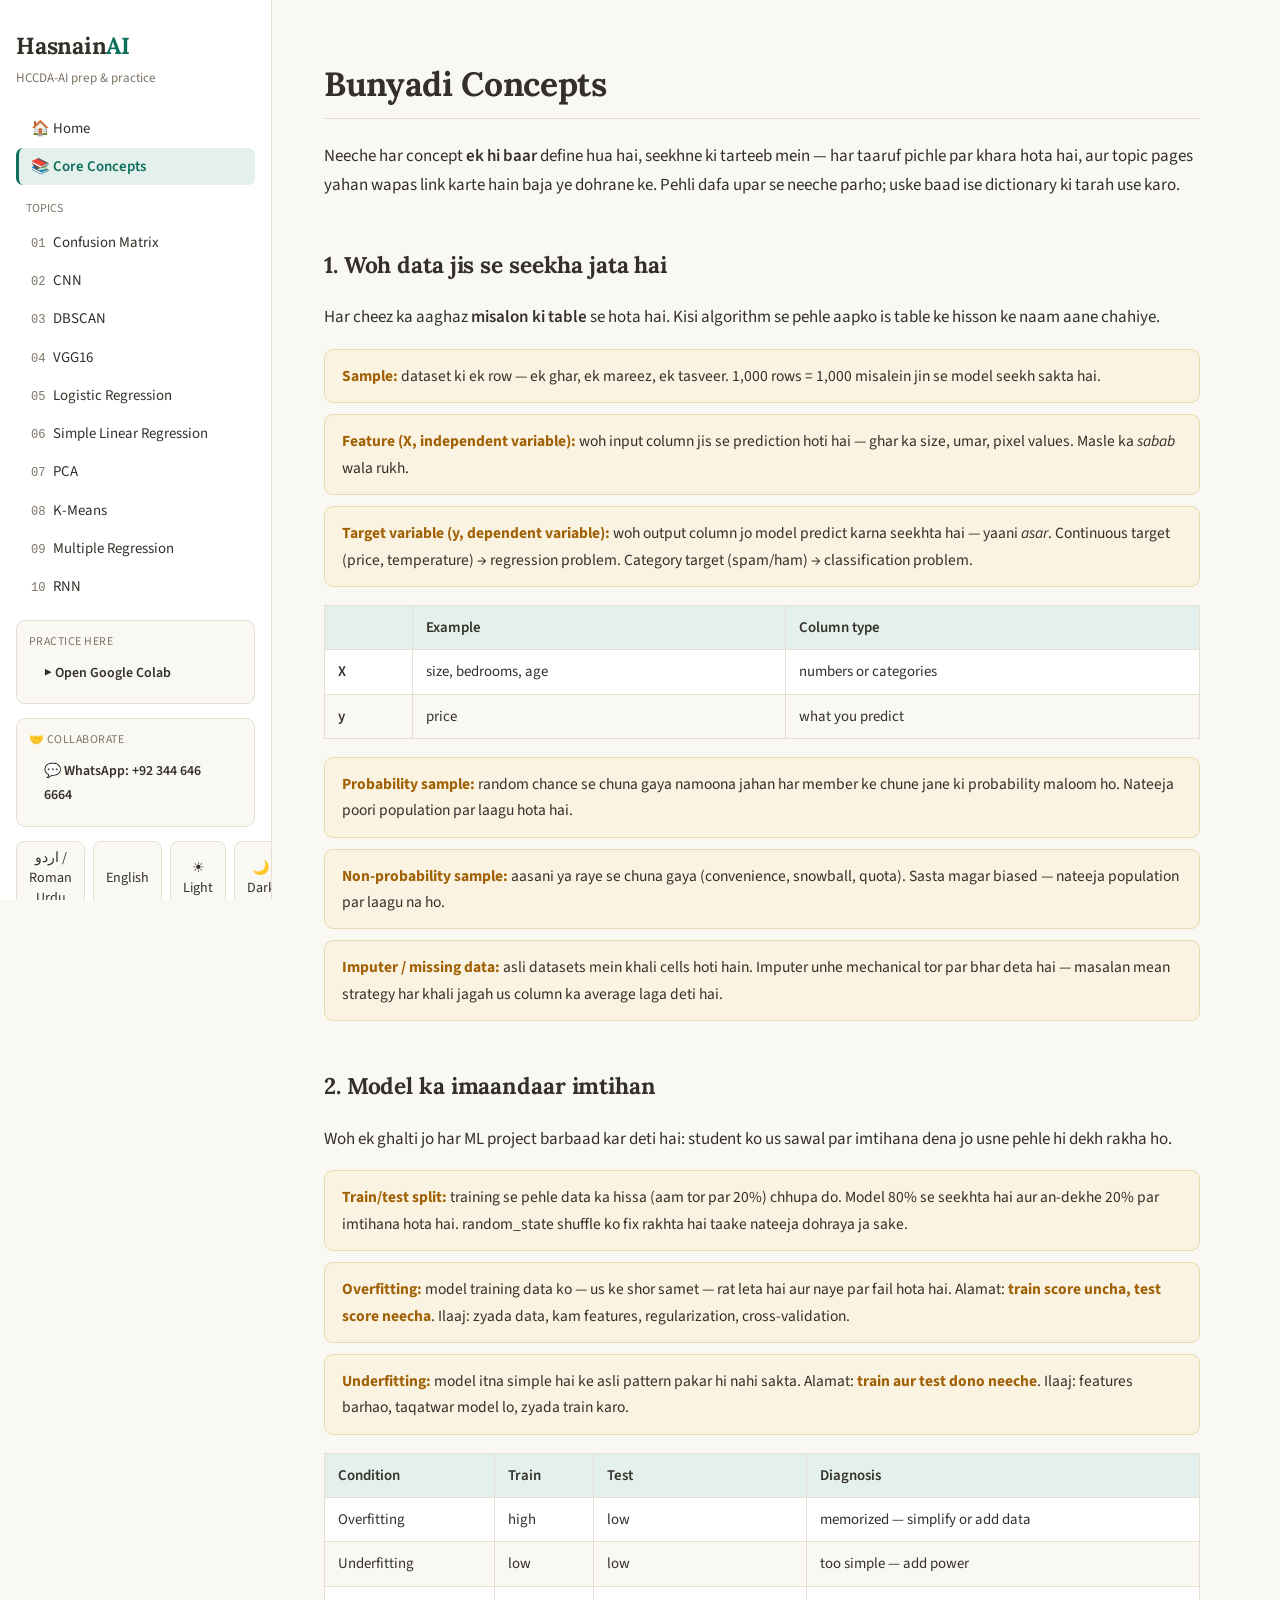
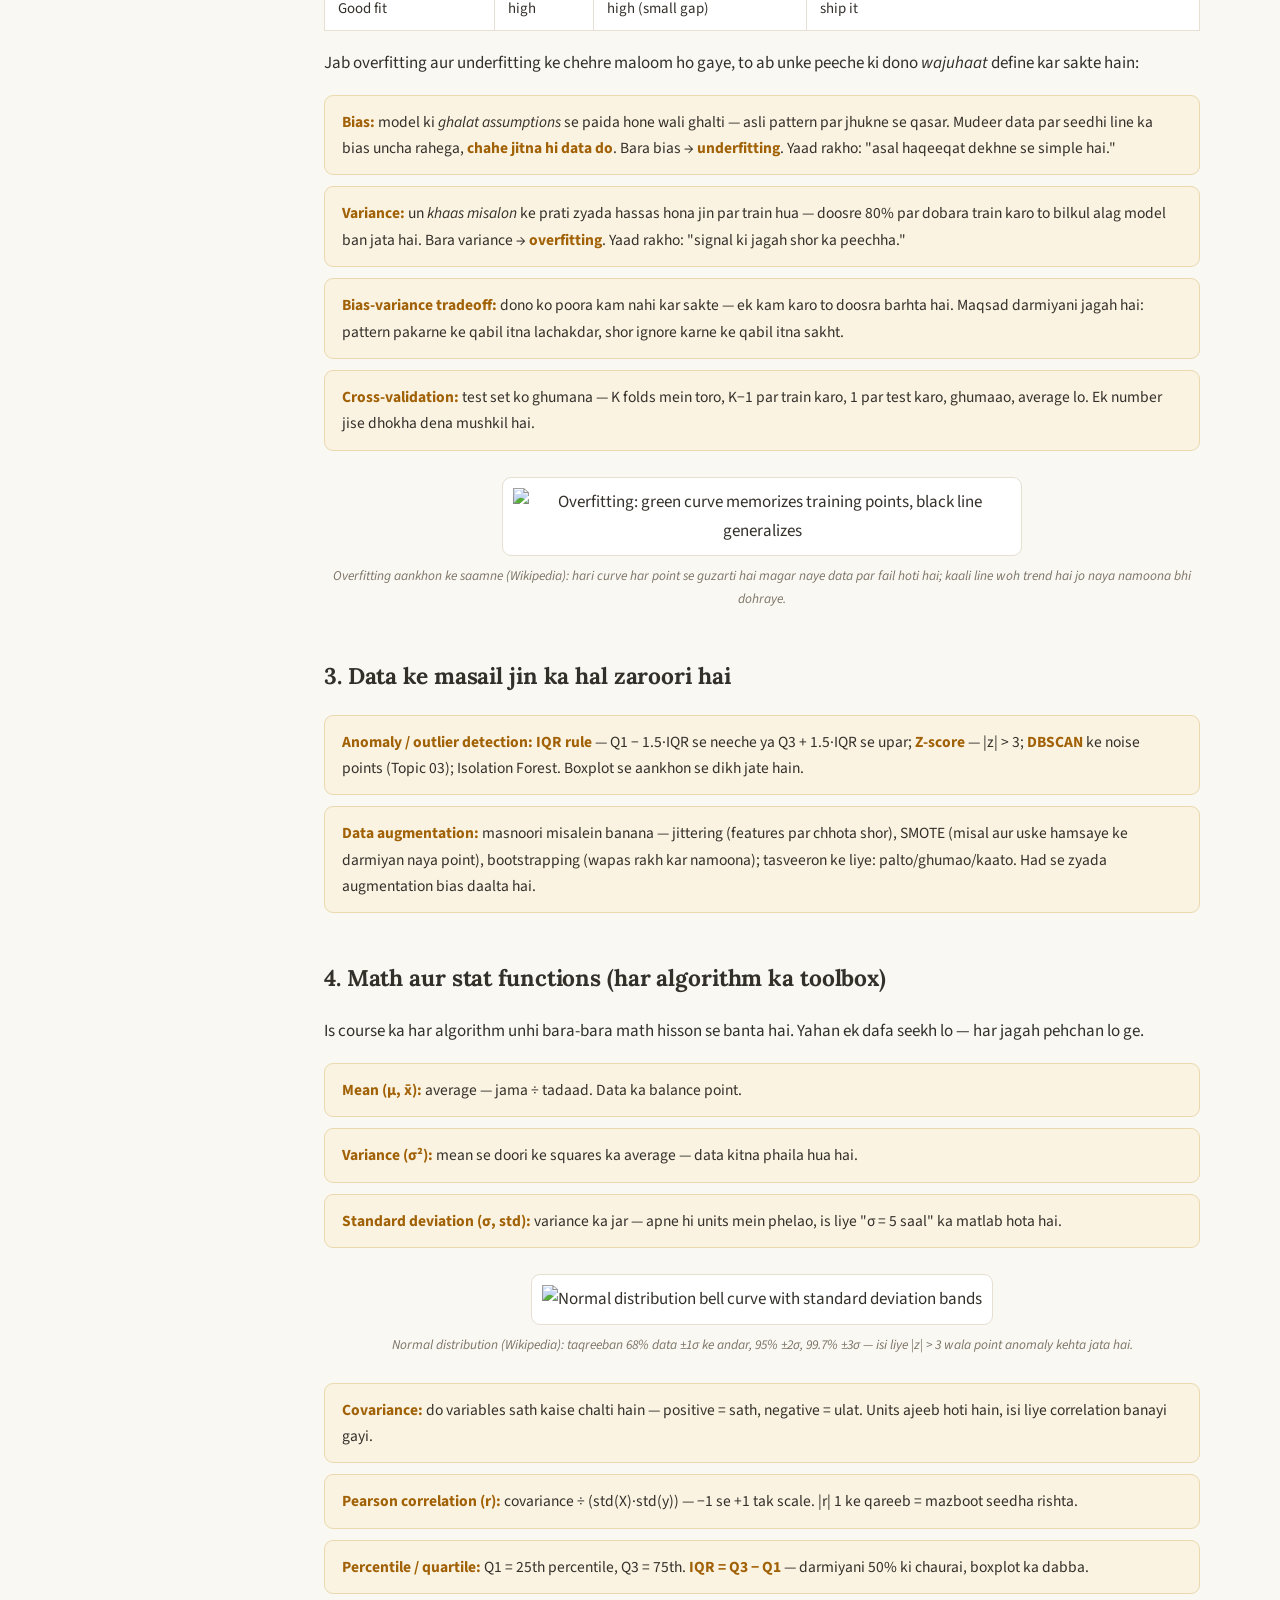
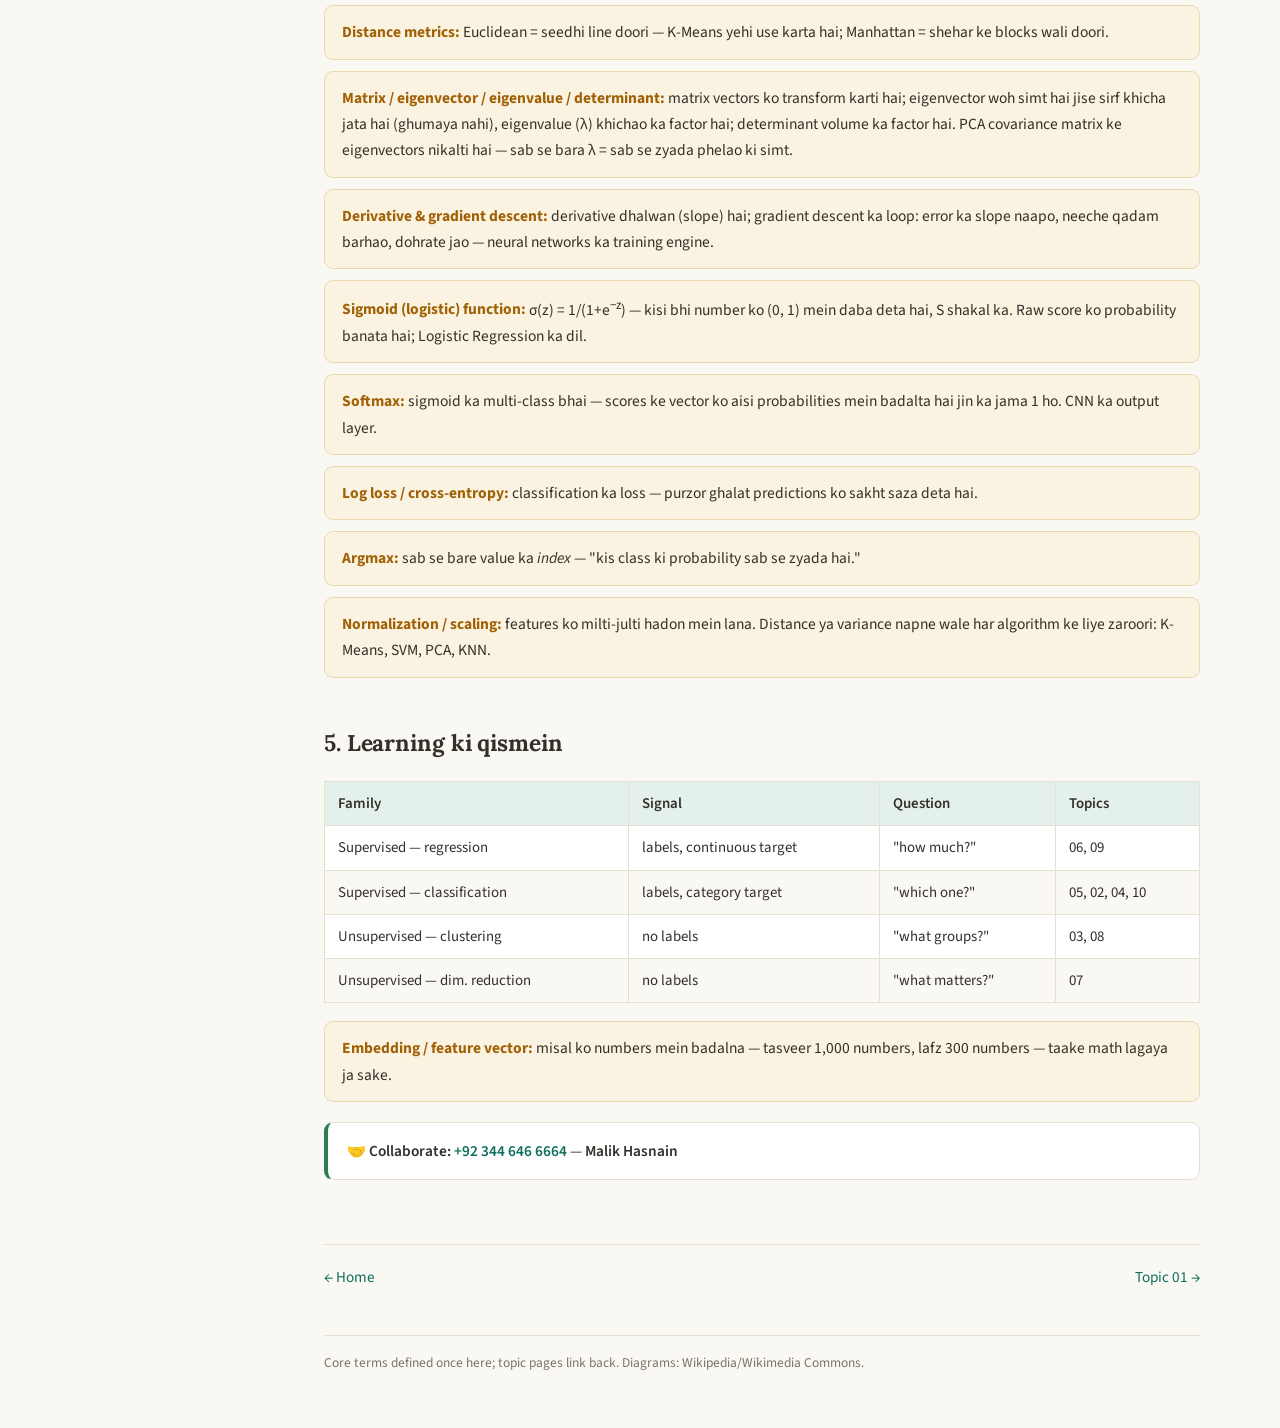
==== concepts.html @ 22d95ddb "Mobile drawer, dark/light theme (light default), Roman Urdu default + EN toggle, relative links (404" ====
<!DOCTYPE html>
<html lang="en">
<head>
<meta charset="UTF-8">
<meta name="viewport" content="width=device-width, initial-scale=1.0">
<title>Core Concepts — HasnainAI | ML Fundamentals for Huawei HCCDA-AI</title>
<meta name="description" content="Core ML concepts in learning order: features, target, overfitting, bias-variance tradeoff, augmentation, anomaly detection, eigenvalues, sigmoid — with diagrams and tables.">
<meta name="author" content="Malik Hasnain">
<link rel="stylesheet" href="assets/style.css">
</head>
<body>
  <div class="topbar">
    <button class="tb-btn tb-menu" aria-label="Menu">☰</button>
    <div class="tb-brand">Hasnain<span style="color:var(--accent)">AI</span></div>
    <button class="tb-btn" data-lang-btn="ru">UR</button>
    <button class="tb-btn" data-lang-btn="en">EN</button>
    <button class="tb-btn" data-theme-btn="light" aria-label="Light mode">☀</button>
    <button class="tb-btn" data-theme-btn="dark" aria-label="Dark mode">🌙</button>
  </div>
  <div class="backdrop"></div>
<div class="layout">
  <aside class="sidebar">
    <div class="brand">Hasnain<span>AI</span></div>
    <div class="tagline">HCCDA-AI prep &amp; practice</div>
    <nav>
      <a href="index.html">🏠 Home</a>
      <a href="concepts.html" class="active">📚 Core Concepts</a>
      <div style="color:var(--muted);font-size:.75rem;margin:14px 0 4px 10px;">TOPICS</div>
      <a href="topics/confusion-matrix.html"><span class="num">01</span>Confusion Matrix</a>
      <a href="topics/cnn.html"><span class="num">02</span>CNN</a>
      <a href="topics/dbscan.html"><span class="num">03</span>DBSCAN</a>
      <a href="topics/vgg16.html"><span class="num">04</span>VGG16</a>
      <a href="topics/logistic-regression.html"><span class="num">05</span>Logistic Regression</a>
      <a href="topics/simple-linear-regression.html"><span class="num">06</span>Simple Linear Regression</a>
      <a href="topics/pca.html"><span class="num">07</span>PCA</a>
      <a href="topics/kmeans.html"><span class="num">08</span>K-Means</a>
      <a href="topics/multiple-regression.html"><span class="num">09</span>Multiple Regression</a>
      <a href="topics/rnn.html"><span class="num">10</span>RNN</a>
      <div class="side-box">
        <div class="box-title">Practice here</div>
        <a href="https://colab.research.google.com" target="_blank" rel="noopener">▶ Open Google Colab</a>
      </div>
      <div class="side-box">
        <div class="box-title">🤝 Collaborate</div>
        <a href="https://wa.me/923446466664" target="_blank" rel="noopener">💬 WhatsApp: +92 344 646 6664</a>
      </div>
      <div class="toggle-row">
        <button class="tb-btn" data-lang-btn="ru">اردو / Roman Urdu</button>
        <button class="tb-btn" data-lang-btn="en">English</button>
        <button class="tb-btn" data-theme-btn="light">☀ Light</button>
        <button class="tb-btn" data-theme-btn="dark">🌙 Dark</button>
      </div>
    </nav>
  </aside>
  <main>
    <h1 class="en">Core Concepts</h1>
    <h1 class="ru">Bunyadi Concepts</h1>
    <p class="en">Each concept below is defined <b>once</b>, in learning order — every definition builds on the one before it, and the topic pages link back here instead of repeating. Read top to bottom the first time; afterwards use it as your dictionary.</p>
    <p class="ru">Neeche har concept <b>ek hi baar</b> define hua hai, seekhne ki tarteeb mein — har taaruf pichle par khara hota hai, aur topic pages yahan wapas link karte hain baja ye dohrane ke. Pehli dafa upar se neeche parho; uske baad ise dictionary ki tarah use karo.</p>

    <h2 class="en">1. The data you learn from</h2>
    <h2 class="ru">1. Woh data jis se seekha jata hai</h2>
    <p class="en">Everything starts with a <b>table of examples</b>. Before any algorithm, you must be able to name the parts of that table.</p>
    <p class="ru">Har cheez ka aaghaz <b>misalon ki table</b> se hota hai. Kisi algorithm se pehle aapko is table ke hisson ke naam aane chahiye.</p>
    <div class="term"><b>Sample:</b> <span class="en">one row of the dataset — one house, one patient, one image. 1,000 rows = 1,000 samples the model can learn from.</span><span class="ru">dataset ki ek row — ek ghar, ek mareez, ek tasveer. 1,000 rows = 1,000 misalein jin se model seekh sakta hai.</span></div>
    <div class="term"><b>Feature (X, independent variable):</b> <span class="en">an input column used to make a prediction — house size, age, pixel values. The <i>cause</i> side of the problem.</span><span class="ru">woh input column jis se prediction hoti hai — ghar ka size, umar, pixel values. Masle ka <i>sabab</i> wala rukh.</span></div>
    <div class="term"><b>Target variable (y, dependent variable):</b> <span class="en">the output column the model is trained to predict — the <i>effect</i>. Continuous target (price, temperature) → regression problem. Category target (spam/ham, cat/dog) → classification problem.</span><span class="ru">woh output column jo model predict karna seekhta hai — yaani <i>asar</i>. Continuous target (price, temperature) → regression problem. Category target (spam/ham) → classification problem.</span></div>
    <table>
      <tr><th></th><th>Example</th><th>Column type</th></tr>
      <tr><td><b>X</b></td><td>size, bedrooms, age</td><td>numbers or categories</td></tr>
      <tr><td><b>y</b></td><td>price</td><td>what you predict</td></tr>
    </table>
    <div class="term"><b>Probability sample:</b> <span class="en">chosen by random chance where every member has a known chance of being picked (simple random, stratified, systematic, cluster). Results generalize to the population.</span><span class="ru">random chance se chuna gaya namoona jahan har member ke chune jane ki probability maloom ho. Nateeja poori population par laagu hota hai.</span></div>
    <div class="term"><b>Non-probability sample:</b> <span class="en">chosen by convenience or judgment (convenience, snowball, quota). Cheaper, but biased — findings may not generalize.</span><span class="ru">aasani ya raye se chuna gaya (convenience, snowball, quota). Sasta magar biased — nateeja population par laagu na ho.</span></div>
    <div class="term"><b>Imputer / missing data:</b> <span class="en">real datasets have empty cells. An imputer fills them mechanically — e.g. <code>SimpleImputer(strategy='mean')</code> replaces each hole with that column's mean.</span><span class="ru">asli datasets mein khali cells hoti hain. Imputer unhe mechanical tor par bhar deta hai — masalan mean strategy har khali jagah us column ka average laga deti hai.</span></div>

    <h2 class="en">2. How a model is graded honestly</h2>
    <h2 class="ru">2. Model ka imaandaar imtihan</h2>
    <p class="en">The one mistake that ruins every ML project: grading a student on a question it has already seen.</p>
    <p class="ru">Woh ek ghalti jo har ML project barbaad kar deti hai: student ko us sawal par imtihana dena jo usne pehle hi dekh rakha ho.</p>
    <div class="term"><b>Train/test split:</b> <span class="en">hide part of the data (commonly 20%) before training. The model learns from the 80% and is graded on the unseen 20%. <code>random_state</code> freezes the shuffle so results are reproducible.</span><span class="ru">training se pehle data ka hissa (aam tor par 20%) chhupa do. Model 80% se seekhta hai aur an-dekhe 20% par imtihana hota hai. random_state shuffle ko fix rakhta hai taake nateeja dohraya ja sake.</span></div>
    <div class="term"><b>Overfitting:</b> <span class="en">the model memorizes the training data — including its noise — and fails on new data. Symptom: <b>train score high, test score low</b>. Fixes: more data, fewer features, regularization, cross-validation.</span><span class="ru">model training data ko — us ke shor samet — rat leta hai aur naye par fail hota hai. Alamat: <b>train score uncha, test score neecha</b>. Ilaaj: zyada data, kam features, regularization, cross-validation.</span></div>
    <div class="term"><b>Underfitting:</b> <span class="en">the model is too simple to capture the real pattern. Symptom: <b>both train and test scores low</b>. Fixes: add features, use a more powerful model, train longer.</span><span class="ru">model itna simple hai ke asli pattern pakar hi nahi sakta. Alamat: <b>train aur test dono neeche</b>. Ilaaj: features barhao, taqatwar model lo, zyada train karo.</span></div>
    <table>
      <tr><th>Condition</th><th>Train</th><th>Test</th><th>Diagnosis</th></tr>
      <tr><td>Overfitting</td><td>high</td><td>low</td><td>memorized — simplify or add data</td></tr>
      <tr><td>Underfitting</td><td>low</td><td>low</td><td>too simple — add power</td></tr>
      <tr><td>Good fit</td><td>high</td><td>high (small gap)</td><td>ship it</td></tr>
    </table>
    <p class="en">Now that overfitting and underfitting have faces, we can define the two <i>causes</i> behind them:</p>
    <p class="ru">Jab overfitting aur underfitting ke chehre maloom ho gaye, to ab unke peeche ki dono <i>wajuhaat</i> define kar sakte hain:</p>
    <div class="term"><b>Bias:</b> <span class="en">error from the model's <i>wrong assumptions</i> — too rigid to bend to the real pattern. A straight line on curved data has high bias <b>no matter how much data you give it</b>. High bias → <b>underfitting</b>. Think: "too simple to see the truth."</span><span class="ru">model ki <i>ghalat assumptions</i> se paida hone wali ghalti — asli pattern par jhukne se qasar. Mudeer data par seedhi line ka bias uncha rahega, <b>chahe jitna hi data do</b>. Bara bias → <b>underfitting</b>. Yaad rakho: "asal haqeeqat dekhne se simple hai."</span></div>
    <div class="term"><b>Variance:</b> <span class="en">error from being too sensitive to the <i>particular samples</i> trained on — retrain on a different 80% and you get a wildly different model. High variance → <b>overfitting</b>. Think: "chases noise instead of signal."</span><span class="ru">un <i>khaas misalon</i> ke prati zyada hassas hona jin par train hua — doosre 80% par dobara train karo to bilkul alag model ban jata hai. Bara variance → <b>overfitting</b>. Yaad rakho: "signal ki jagah shor ka peechha."</span></div>
    <div class="term"><b>Bias-variance tradeoff:</b> <span class="en">you cannot fully minimize both — decreasing one usually increases the other. The goal is the sweet spot: flexible enough to capture the pattern, rigid enough to ignore the noise.</span><span class="ru">dono ko poora kam nahi kar sakte — ek kam karo to doosra barhta hai. Maqsad darmiyani jagah hai: pattern pakarne ke qabil itna lachakdar, shor ignore karne ke qabil itna sakht.</span></div>
    <div class="term"><b>Cross-validation:</b> <span class="en">rotating the test set — split into K folds, train on K−1, test on 1, rotate, average. One number, far harder to fool.</span><span class="ru">test set ko ghumana — K folds mein toro, K−1 par train karo, 1 par test karo, ghumaao, average lo. Ek number jise dhokha dena mushkil hai.</span></div>
    <figure>
      <img src="https://upload.wikimedia.org/wikipedia/commons/6/68/Overfitted_Data.png" alt="Overfitting: green curve memorizes training points, black line generalizes" style="max-width:520px">
      <figcaption><span class="en">Overfitting made visible (Wikipedia): the green curve weaves through every point but fails on new data; the black line captures the reproducible trend.</span><span class="ru">Overfitting aankhon ke saamne (Wikipedia): hari curve har point se guzarti hai magar naye data par fail hoti hai; kaali line woh trend hai jo naya namoona bhi dohraye.</span></figcaption>
    </figure>

    <h2 class="en">3. Data problems you must handle</h2>
    <h2 class="ru">3. Data ke masail jin ka hal zaroori hai</h2>
    <div class="term"><b>Anomaly / outlier detection:</b> <span class="en"><b>IQR rule</b> — below Q1 − 1.5·IQR or above Q3 + 1.5·IQR; <b>Z-score</b> — |z| &gt; 3; <b>DBSCAN</b> noise points (Topic 03); Isolation Forest. A boxplot shows them visually.</span><span class="ru"><b>IQR rule</b> — Q1 − 1.5·IQR se neeche ya Q3 + 1.5·IQR se upar; <b>Z-score</b> — |z| &gt; 3; <b>DBSCAN</b> ke noise points (Topic 03); Isolation Forest. Boxplot se aankhon se dikh jate hain.</span></div>
    <div class="term"><b>Data augmentation:</b> <span class="en">creating synthetic examples — jittering (small noise on features), SMOTE (synthetic point between a sample and a neighbor), bootstrapping (sampling with replacement); images: flip/rotate/crop. Overdone augmentation adds bias.</span><span class="ru">masnoori misalein banana — jittering (features par chhota shor), SMOTE (misal aur uske hamsaye ke darmiyan naya point), bootstrapping (wapas rakh kar namoona); tasveeron ke liye: palto/ghumao/kaato. Had se zyada augmentation bias daalta hai.</span></div>

    <h2 class="en">4. Math &amp; stat functions (the toolbox every algorithm uses)</h2>
    <h2 class="ru">4. Math aur stat functions (har algorithm ka toolbox)</h2>
    <p class="en">Every algorithm in this course is built from the same dozen math parts. Learn them once here, recognize them everywhere.</p>
    <p class="ru">Is course ka har algorithm unhi bara-bara math hisson se banta hai. Yahan ek dafa seekh lo — har jagah pehchan lo ge.</p>
    <div class="term"><b>Mean (μ, x̄):</b> <span class="en">the average — sum ÷ count. The balance point of the data.</span><span class="ru">average — jama ÷ tadaad. Data ka balance point.</span></div>
    <div class="term"><b>Variance (σ²):</b> <span class="en">average of squared distances from the mean — how spread out the data is.</span><span class="ru">mean se doori ke squares ka average — data kitna phaila hua hai.</span></div>
    <div class="term"><b>Standard deviation (σ, std):</b> <span class="en">square root of variance — spread in the data's own units, so "σ = 5 years" means something.</span><span class="ru">variance ka jar — apne hi units mein phelao, is liye "σ = 5 saal" ka matlab hota hai.</span></div>
    <figure>
      <img src="https://upload.wikimedia.org/wikipedia/commons/f/fb/Normal_distribution_pdf.svg" alt="Normal distribution bell curve with standard deviation bands" style="max-width:520px">
      <figcaption><span class="en">The normal distribution (Wikipedia): ~68% of data within ±1σ, 95% within ±2σ, 99.7% within ±3σ — exactly why |z| &gt; 3 flags an anomaly.</span><span class="ru">Normal distribution (Wikipedia): taqreeban 68% data ±1σ ke andar, 95% ±2σ, 99.7% ±3σ — isi liye |z| &gt; 3 wala point anomaly kehta jata hai.</span></figcaption>
    </figure>
    <div class="term"><b>Covariance:</b> <span class="en">how two variables move together — positive = together, negative = opposite. Awkward units, which is why correlation exists.</span><span class="ru">do variables sath kaise chalti hain — positive = sath, negative = ulat. Units ajeeb hoti hain, isi liye correlation banayi gayi.</span></div>
    <div class="term"><b>Pearson correlation (r):</b> <span class="en">covariance ÷ (std(X)·std(y)) — scaled to −1…+1. |r| near 1 = strong straight-line relationship.</span><span class="ru">covariance ÷ (std(X)·std(y)) — −1 se +1 tak scale. |r| 1 ke qareeb = mazboot seedha rishta.</span></div>
    <div class="term"><b>Percentile / quartile:</b> <span class="en">Q1 = 25th percentile, Q3 = 75th. <b>IQR = Q3 − Q1</b> — the middle 50% width, the box in a boxplot.</span><span class="ru">Q1 = 25th percentile, Q3 = 75th. <b>IQR = Q3 − Q1</b> — darmiyani 50% ki chaurai, boxplot ka dabba.</span></div>
    <div class="term"><b>Distance metrics:</b> <span class="en">Euclidean = straight-line distance (√ of summed squared differences) — what K-Means uses; Manhattan = city-block distance.</span><span class="ru">Euclidean = seedhi line doori — K-Means yehi use karta hai; Manhattan = shehar ke blocks wali doori.</span></div>
    <div class="term"><b>Matrix / eigenvector / eigenvalue / determinant:</b> <span class="en">a matrix transforms vectors; an eigenvector is a direction it only stretches (not rotates), the eigenvalue (λ) is the stretch factor; the determinant is the volume-scaling factor. PCA finds the eigenvectors of the covariance matrix — biggest λ = direction of most spread.</span><span class="ru">matrix vectors ko transform karti hai; eigenvector woh simt hai jise sirf khicha jata hai (ghumaya nahi), eigenvalue (λ) khichao ka factor hai; determinant volume ka factor hai. PCA covariance matrix ke eigenvectors nikalti hai — sab se bara λ = sab se zyada phelao ki simt.</span></div>
    <div class="term"><b>Derivative &amp; gradient descent:</b> <span class="en">the derivative is the slope; gradient descent loops: measure the error's slope, step downhill, repeat — the training engine of neural networks.</span><span class="ru">derivative dhalwan (slope) hai; gradient descent ka loop: error ka slope naapo, neeche qadam barhao, dohrate jao — neural networks ka training engine.</span></div>
    <div class="term"><b>Sigmoid (logistic) function:</b> <span class="en">σ(z) = 1/(1+e<sup>−z</sup>) — squashes any number into (0, 1), S-shaped. Turns a raw score into a probability; the heart of Logistic Regression.</span><span class="ru">σ(z) = 1/(1+e<sup>−z</sup>) — kisi bhi number ko (0, 1) mein daba deta hai, S shakal ka. Raw score ko probability banata hai; Logistic Regression ka dil.</span></div>
    <div class="term"><b>Softmax:</b> <span class="en">sigmoid's multi-class sibling — converts a vector of scores into probabilities summing to 1. CNN output layer.</span><span class="ru">sigmoid ka multi-class bhai — scores ke vector ko aisi probabilities mein badalta hai jin ka jama 1 ho. CNN ka output layer.</span></div>
    <div class="term"><b>Log loss / cross-entropy:</b> <span class="en">the classification loss — brutally punishes confident wrong predictions.</span><span class="ru">classification ka loss — purzor ghalat predictions ko sakht saza deta hai.</span></div>
    <div class="term"><b>Argmax:</b> <span class="en">the <i>index</i> of the largest value — "which class has the top probability."</span><span class="ru">sab se bare value ka <i>index</i> — "kis class ki probability sab se zyada hai."</span></div>
    <div class="term"><b>Normalization / scaling:</b> <span class="en">squeezing features to comparable ranges. Critical for anything measuring distance or variance: K-Means, SVM, PCA, KNN.</span><span class="ru">features ko milti-julti hadon mein lana. Distance ya variance napne wale har algorithm ke liye zaroori: K-Means, SVM, PCA, KNN.</span></div>

    <h2 class="en">5. The learning families</h2>
    <h2 class="ru">5. Learning ki qismein</h2>
    <table>
      <tr><th>Family</th><th>Signal</th><th>Question</th><th>Topics</th></tr>
      <tr><td>Supervised — regression</td><td>labels, continuous target</td><td>"how much?"</td><td>06, 09</td></tr>
      <tr><td>Supervised — classification</td><td>labels, category target</td><td>"which one?"</td><td>05, 02, 04, 10</td></tr>
      <tr><td>Unsupervised — clustering</td><td>no labels</td><td>"what groups?"</td><td>03, 08</td></tr>
      <tr><td>Unsupervised — dim. reduction</td><td>no labels</td><td>"what matters?"</td><td>07</td></tr>
    </table>
    <div class="term"><b>Embedding / feature vector:</b> <span class="en">representing a sample as numbers — an image as 1,000 numbers, a word as 300 — so math can be applied.</span><span class="ru">misal ko numbers mein badalna — tasveer 1,000 numbers, lafz 300 numbers — taake math lagaya ja sake.</span></div>

    <div class="callout green">
      <b>🤝 Collaborate:</b> <a href="https://wa.me/923446466664" target="_blank" rel="noopener"><b>+92 344 646 6664</b></a> — <b>Malik Hasnain</b>
    </div>
    <div class="prevnext">
      <a href="index.html">← Home</a>
      <a href="topics/confusion-matrix.html">Topic 01 →</a>
    </div>
    <p class="footer-note">Core terms defined once here; topic pages link back. Diagrams: Wikipedia/Wikimedia Commons.</p>
  </main>
</div>
<script>
document.querySelectorAll('pre').forEach(p => {
  const b = document.createElement('button');
  b.className = 'copy-btn'; b.textContent = 'Copy';
  b.onclick = () => { navigator.clipboard.writeText(p.innerText); b.textContent = 'Copied!'; setTimeout(()=>b.textContent='Copy',1200); };
  p.appendChild(b);
});
</script>
<script src="assets/app.js"></script>
</body>
</html>
---- assets/style.css ----
@import url('https://fonts.googleapis.com/css2?family=Lora:wght@500;600;700&family=Source+Sans+3:wght@400;600;700&display=swap');

/* hasnainai — warm editorial light theme */
:root {
  --bg: #FAF8F3;            /* warm paper */
  --card: #FFFFFF;
  --border: #E6DFD2;
  --text: #33302A;          /* soft ink */
  --muted: #7C7466;
  --accent: #0E6E5C;        /* deep teal */
  --accent-soft: #E4F0EC;
  --amber: #A16207;         /* warm ochre for terms */
  --amber-soft: #FBF3E2;
  --green: #2F7D4F;
  --red: #B4433A;
  --ink-dark: #22252A;      /* code block bg */
  --mono: ui-monospace, SFMono-Regular, Menlo, Consolas, monospace;
  --serif: 'Lora', Georgia, 'Times New Roman', serif;
  --sans: 'Source Sans 3', -apple-system, 'Segoe UI', sans-serif;
}
* { box-sizing: border-box; }
html { scroll-behavior: smooth; }
body {
  margin: 0; background: var(--bg); color: var(--text);
  font-family: var(--sans);
  font-size: 17px;
  line-height: 1.7;
}
a { color: var(--accent); text-decoration: none; }
a:hover { text-decoration: underline; text-decoration-color: #0E6E5C55; text-underline-offset: 3px; }

.layout { display: flex; min-height: 100vh; }
.sidebar {
  width: 272px; flex-shrink: 0; background: var(--card);
  border-right: 1px solid var(--border); padding: 26px 16px; position: sticky; top: 0;
  height: 100vh; overflow-y: auto;
}
.sidebar .brand { font-family: var(--serif); font-weight: 700; font-size: 1.45rem; color: var(--text); letter-spacing: -0.01em; }
.sidebar .brand span { color: var(--accent); }
.sidebar .tagline { color: var(--muted); font-size: .82rem; margin: 2px 0 20px; }
.sidebar nav a {
  display: block; padding: 6px 12px; border-radius: 7px; color: var(--text);
  font-size: .93rem; margin-bottom: 1px; border-left: 3px solid transparent;
}
.sidebar nav a:hover { background: var(--bg); text-decoration: none; }
.sidebar nav a.active { background: var(--accent-soft); color: var(--accent); border-left: 3px solid var(--accent); font-weight: 600; }
.sidebar nav .num { color: var(--muted); font-size: .76rem; margin-right: 7px; font-family: var(--mono); }
.sidebar .side-box {
  margin-top: 14px; padding: 11px 12px; border: 1px solid var(--border);
  border-radius: 9px; background: var(--bg);
}
.sidebar .side-box .box-title { font-size: .74rem; letter-spacing: .04em; text-transform: uppercase; color: var(--muted); }
.sidebar .side-box a { display: block; margin-top: 4px; font-size: .87rem; font-weight: 600; }

main { flex: 1; padding: 40px 52px; max-width: 980px; }
h1 {
  font-family: var(--serif); font-size: 2.1rem; font-weight: 700; line-height: 1.25;
  letter-spacing: -0.01em; border-bottom: 1px solid var(--border); padding-bottom: 14px;
}
h2 { font-family: var(--serif); font-size: 1.42rem; margin-top: 46px; color: var(--text); letter-spacing: -0.005em; }
h3 { font-family: var(--sans); font-size: 1.08rem; font-weight: 700; margin-top: 28px; }
p, li { color: var(--text); }
strong, b { font-weight: 600; }

.meta { display: flex; gap: 8px; flex-wrap: wrap; margin: 16px 0 28px; }
.meta .chip {
  background: var(--accent-soft); color: var(--accent); border: 1px solid #0E6E5C22;
  border-radius: 999px; padding: 3px 13px; font-size: .8rem; font-weight: 600;
}

.callout {
  background: var(--card); border: 1px solid var(--border); border-left: 4px solid var(--accent);
  border-radius: 9px; padding: 15px 19px; margin: 20px 0; font-size: .96rem;
}
.callout.green { border-left-color: var(--green); }
.callout.yellow { border-left-color: var(--amber); background: var(--amber-soft); }
.callout.red { border-left-color: var(--red); }

.formula {
  background: var(--card); border: 1px solid var(--border); border-radius: 9px;
  padding: 14px 20px; margin: 16px 0; font-family: var(--mono); font-size: 1rem;
  color: #174A3F; overflow-x: auto; text-align: center;
}
.formula .note { font-family: var(--sans); color: var(--muted); font-size: .87rem; margin-top: 7px; }

pre {
  position: relative; background: var(--ink-dark); border: 1px solid #2E333B;
  border-radius: 10px; padding: 18px; overflow-x: auto; font-size: .86rem; line-height: 1.6;
  box-shadow: 0 1px 3px rgba(40,35,25,.08);
}
pre code { font-family: var(--mono); color: #E8E6E0; }
.copy-btn {
  position: absolute; top: 9px; right: 9px; background: #303740; color: #B9BFC8;
  border: 1px solid #3D444E; border-radius: 6px; padding: 3px 11px; font-size: .73rem;
  cursor: pointer; font-family: var(--sans);
}
.copy-btn:hover { color: #fff; background: #3A424C; }
.block-label { font-size: .8rem; font-weight: 700; color: var(--green); margin: 30px 0 6px; font-family: var(--mono); letter-spacing: .02em; }

figure { margin: 26px 0; text-align: center; }
figure img { max-width: 100%; border-radius: 9px; background: #fff; padding: 10px; border: 1px solid var(--border); }
figcaption { font-size: .84rem; color: var(--muted); margin-top: 9px; font-style: italic; }

table { border-collapse: collapse; width: 100%; margin: 18px 0; font-size: .93rem; }
th, td { border: 1px solid var(--border); padding: 9px 13px; text-align: left; }
th { background: var(--accent-soft); color: var(--text); font-weight: 600; }
tbody tr:nth-child(even) { background: #FFFFFF; }
tbody tr:nth-child(odd) { background: var(--bg); }

.term {
  background: var(--amber-soft); border: 1px solid #EAD9AE; border-radius: 9px;
  padding: 13px 17px; margin: 11px 0; font-size: .97rem;
}
.term b { color: var(--amber); font-weight: 700; }

.qa { border: 1px solid var(--border); border-radius: 9px; margin: 11px 0; overflow: hidden; background: var(--card); }
.qa .q { background: var(--bg); padding: 11px 17px; font-weight: 700; font-size: .96rem; }
.qa .a { padding: 11px 17px; border-top: 1px solid var(--border); font-size: .95rem; }

.grid { display: grid; grid-template-columns: repeat(auto-fill, minmax(262px, 1fr)); gap: 15px; margin: 22px 0; }
.card {
  background: var(--card); border: 1px solid var(--border); border-radius: 11px; padding: 20px;
  transition: border-color .15s, box-shadow .15s;
}
.card:hover { border-color: var(--accent); box-shadow: 0 3px 10px rgba(20,40,35,.07); text-decoration: none; }
.card .card-num { color: var(--accent); font-family: var(--mono); font-size: .78rem; font-weight: 700; }
.card h3 { margin: 6px 0; font-family: var(--serif); font-size: 1.08rem; }
.card p { color: var(--muted); font-size: .89rem; margin: 0; }

.prevnext { display: flex; justify-content: space-between; margin-top: 64px; border-top: 1px solid var(--border); padding-top: 20px; font-size: .95rem; }
.footer-note { color: var(--muted); font-size: .84rem; margin-top: 44px; border-top: 1px solid var(--border); padding-top: 16px; }

/* ===== Theme (dark) + toggles + mobile drawer ===== */
html[data-theme="dark"] {
  --bg: #1C1B18; --card: #26241F; --border: #3A362E;
  --text: #E9E4D8; --muted: #A39B8B;
  --accent: #4DBFA8; --accent-soft: #1F3A33;
  --amber: #D9A94A; --amber-soft: #332C1D;
  --ink-dark: #14161A;
}
html[data-theme="dark"] tbody tr:nth-child(odd) { background: #221F1A; }
html[data-theme="dark"] tbody tr:nth-child(even) { background: #26241F; }

.topbar {
  display: none; position: fixed; top: 0; left: 0; right: 0; z-index: 60;
  background: var(--card); border-bottom: 1px solid var(--border);
  padding: 10px 14px; align-items: center; gap: 10px;
}
.topbar .tb-brand { font-family: var(--serif); font-weight: 700; font-size: 1.05rem; flex: 1; }
.tb-btn {
  background: var(--bg); border: 1px solid var(--border); color: var(--text);
  border-radius: 8px; padding: 6px 12px; font-size: .88rem; cursor: pointer; font-family: var(--sans);
}
.tb-btn:active { background: var(--accent-soft); }

.toggle-row { display: flex; gap: 8px; margin-top: 14px; }
.toggle-row .tb-btn { flex: 1; text-align: center; }

.backdrop { display: none; position: fixed; inset: 0; background: rgba(20,17,10,.45); z-index: 55; }

@media (max-width: 900px) {
  .topbar { display: flex; }
  body { padding-top: 47px; }
  .layout { flex-direction: column; }
  .sidebar {
    position: fixed; left: 0; top: 0; bottom: 0; width: 288px; height: 100vh;
    transform: translateX(-105%); transition: transform .22s ease; z-index: 70;
    box-shadow: 4px 0 24px rgba(0,0,0,.18); padding-top: 22px;
  }
  .sidebar.open { transform: translateX(0); }
  .backdrop.show { display: block; }
  main { padding: 18px; max-width: 100%; }
  h1 { font-size: 1.6rem; }
  h2 { font-size: 1.25rem; margin-top: 34px; }
  body { font-size: 16px; }
  pre { font-size: .8rem; padding: 14px; }
  table { font-size: .85rem; display: block; overflow-x: auto; }
  .grid { grid-template-columns: 1fr; }
}
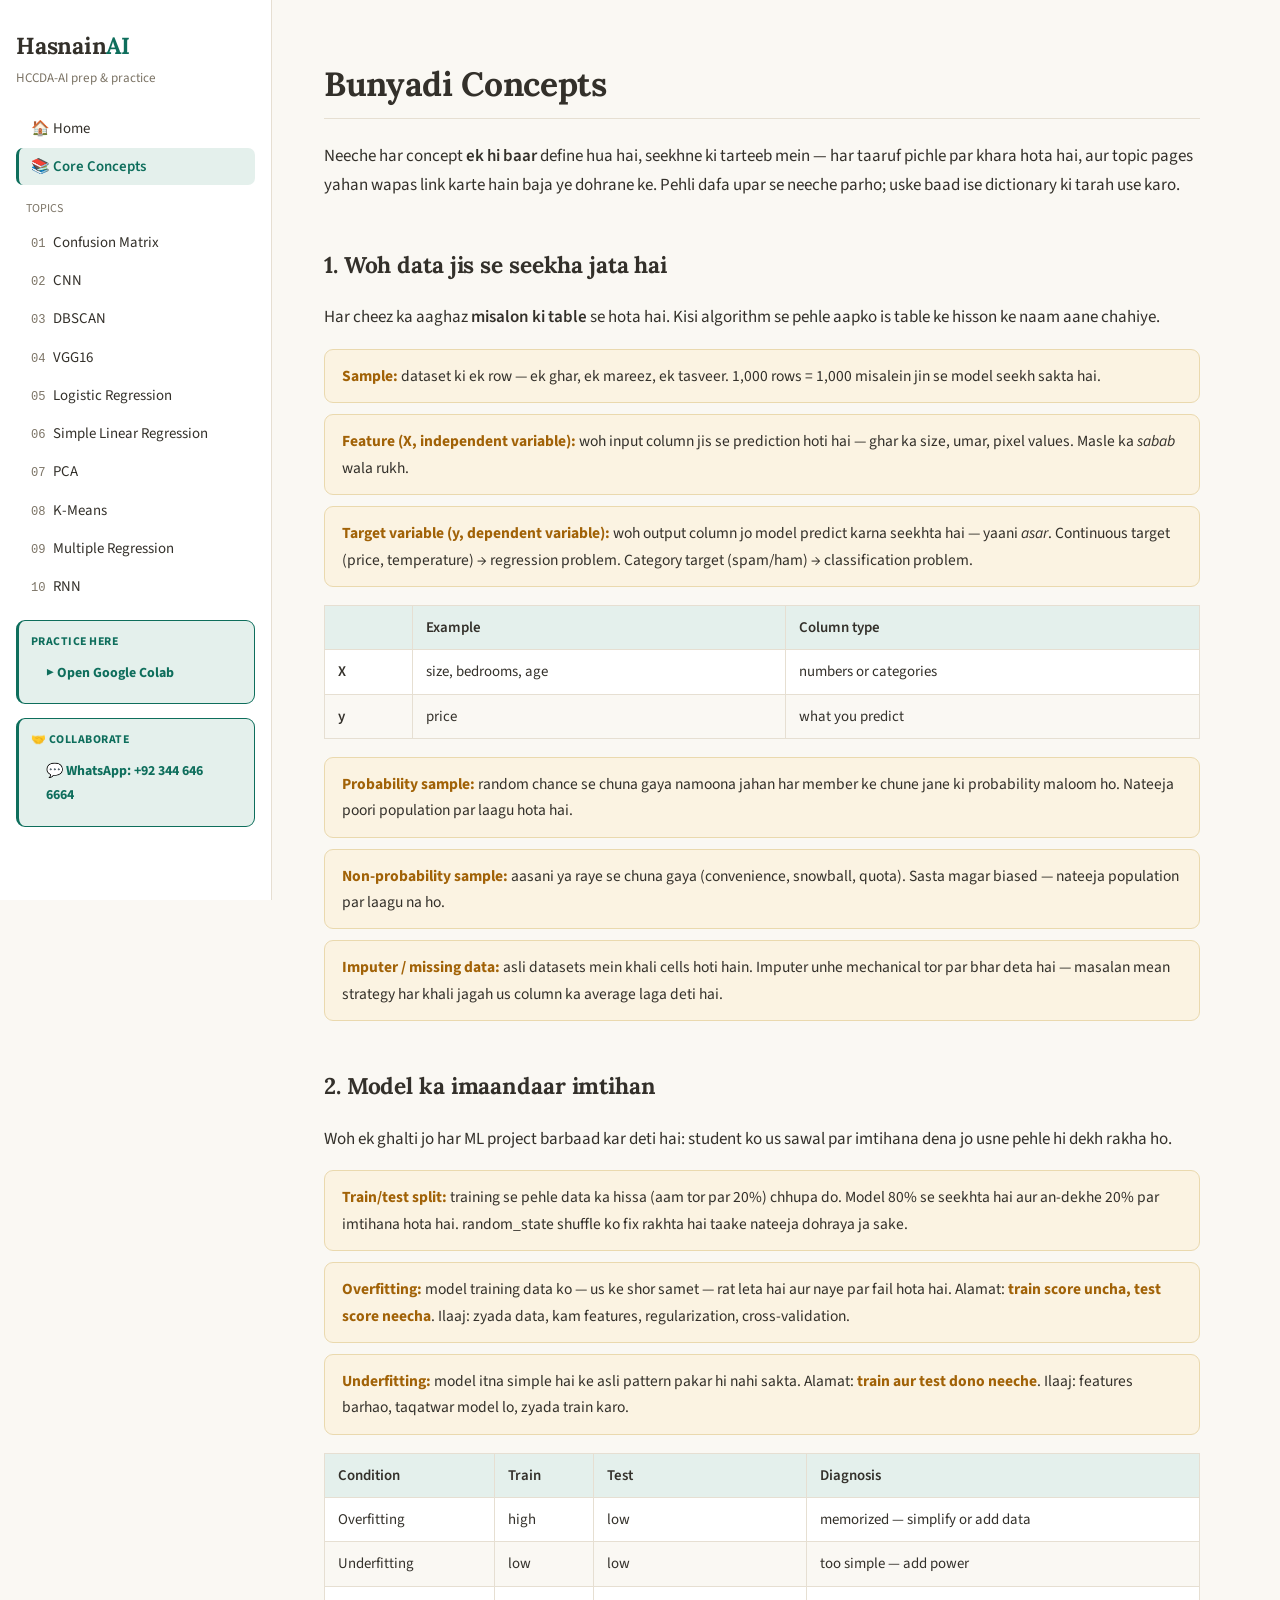
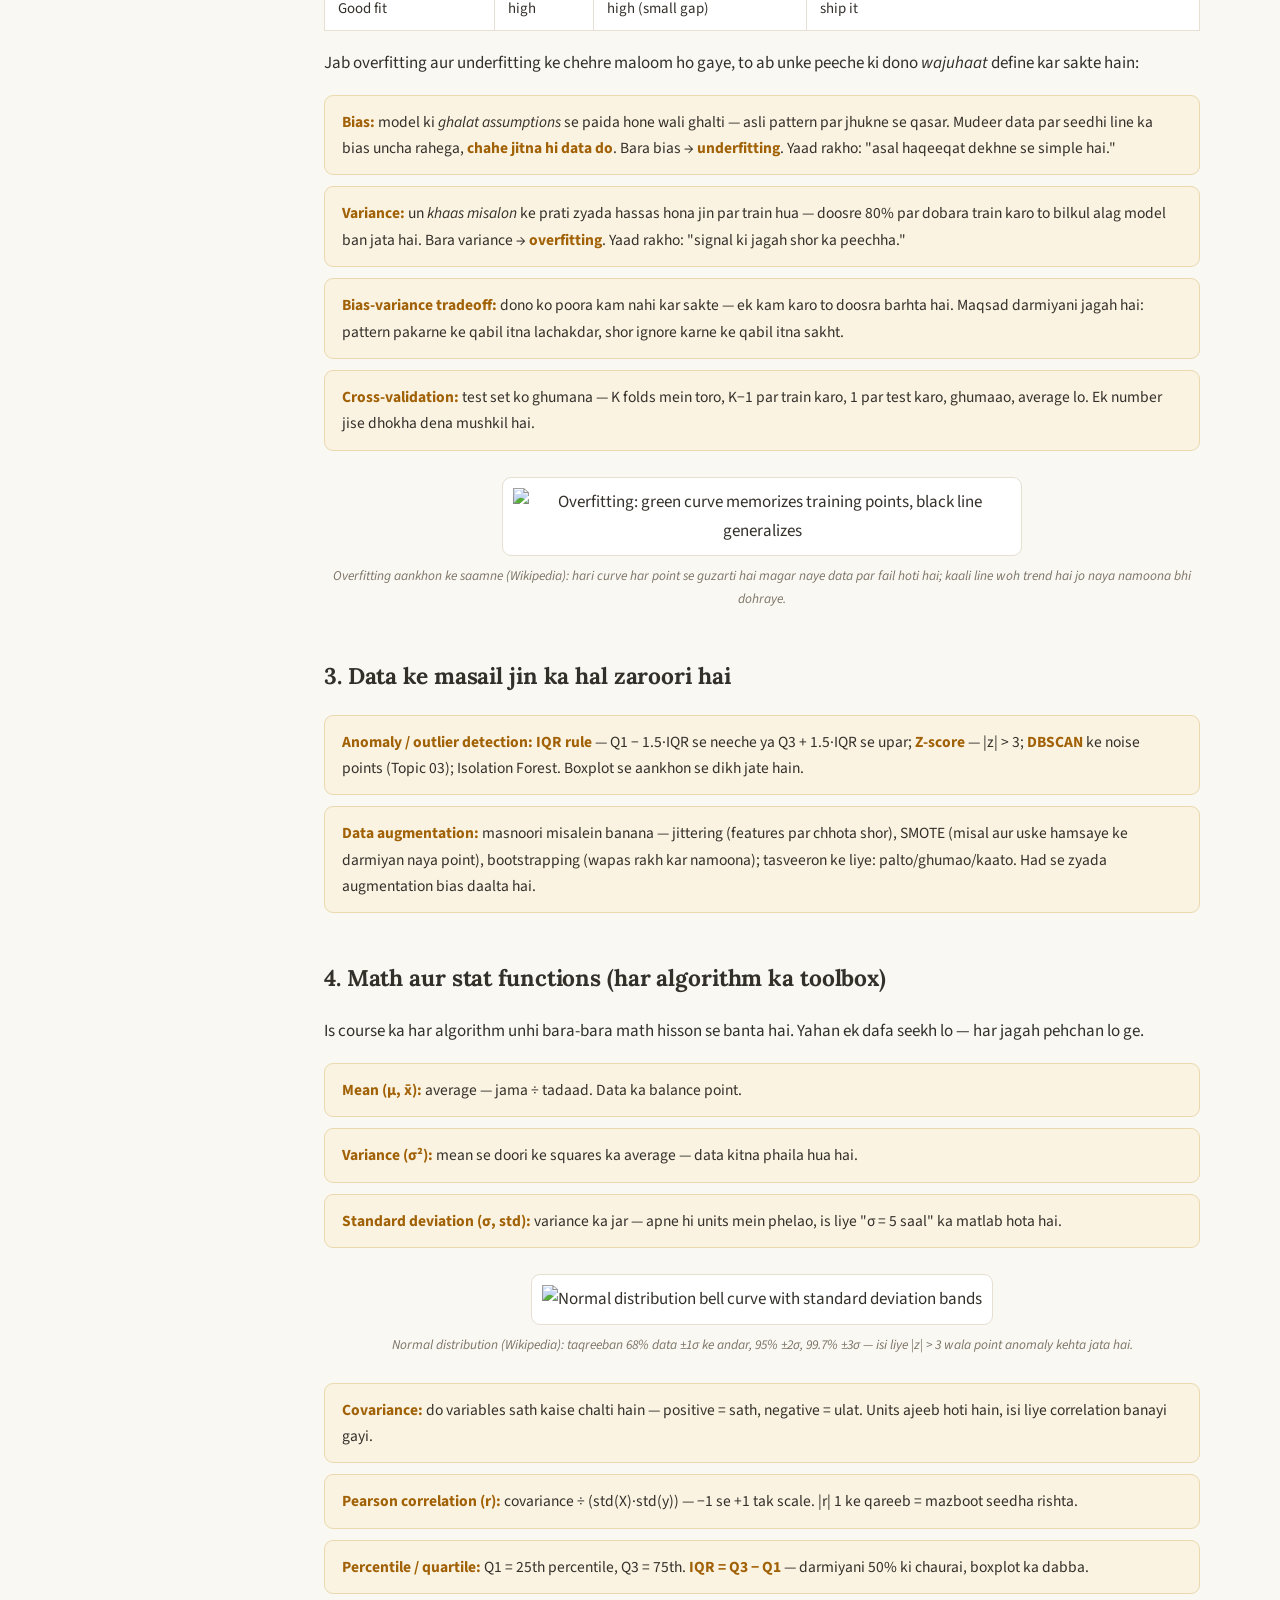
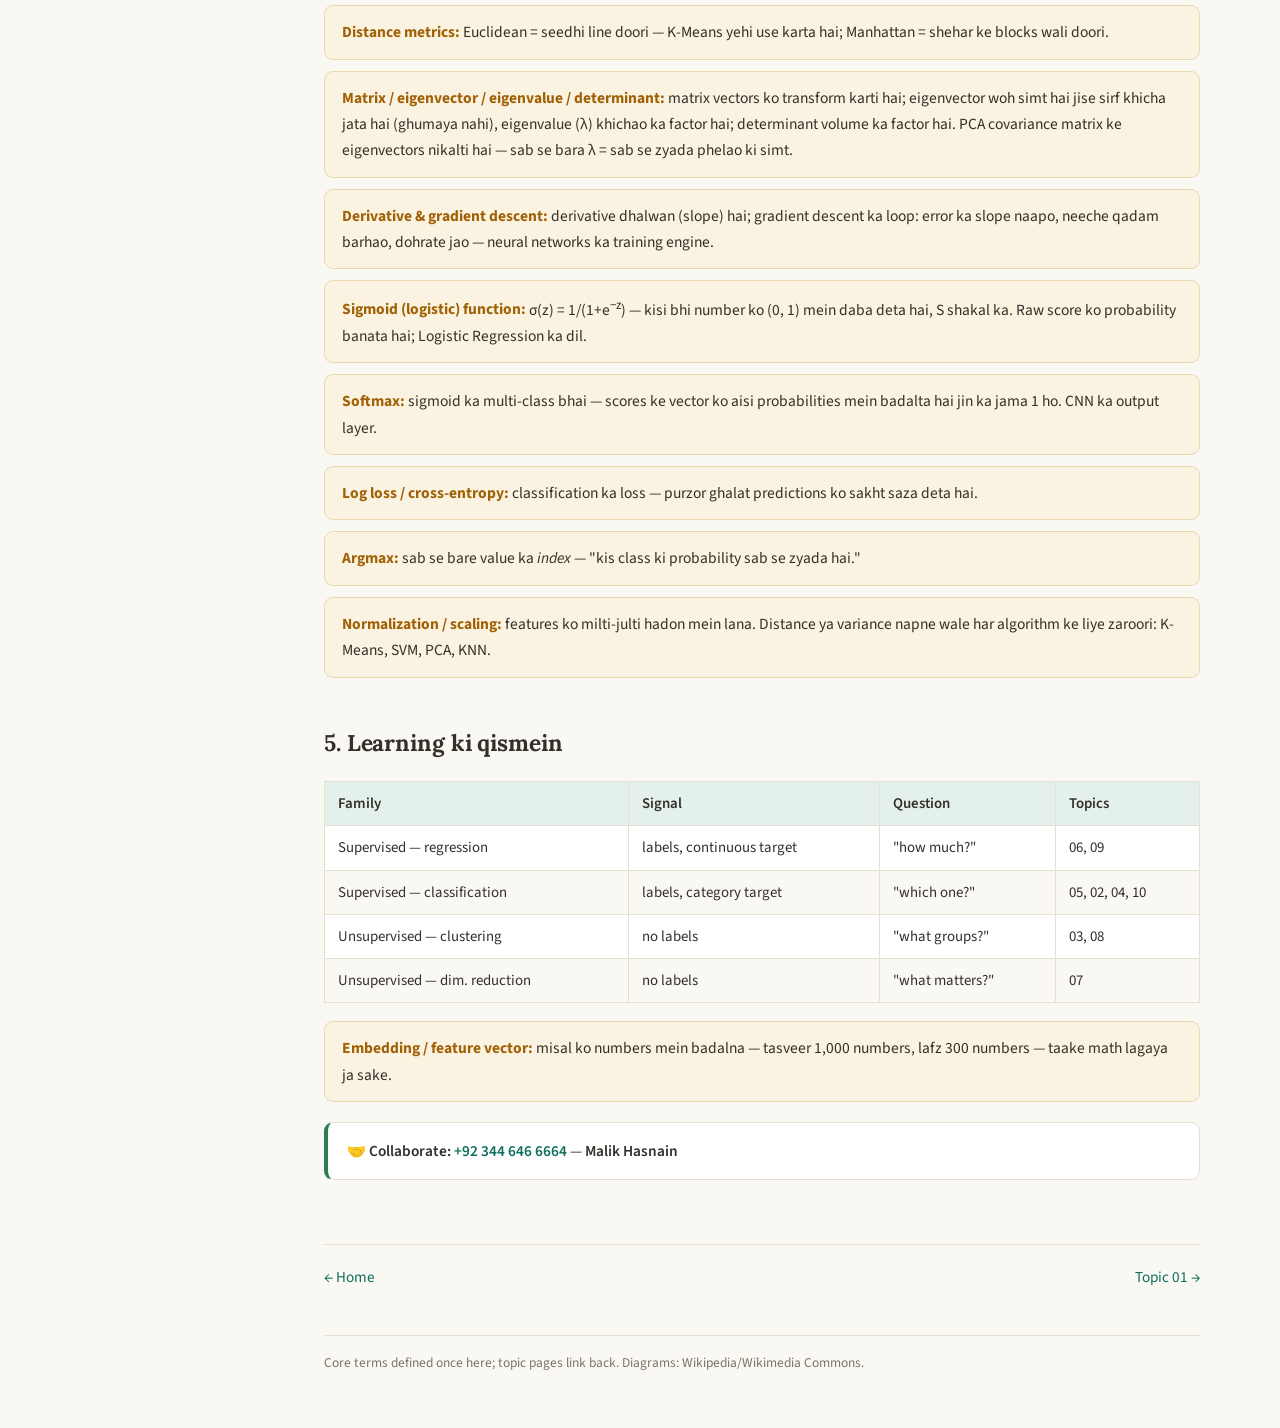
==== commit 84734ae1: "UI fixes: [hidden] beats display (prevnext lang bug), side-box contrast, UR/ENG labels, remove sideb" ====
--- a/concepts.html
+++ b/concepts.html
@@ -13,7 +13,7 @@
     <button class="tb-btn tb-menu" aria-label="Menu">☰</button>
     <div class="tb-brand">Hasnain<span style="color:var(--accent)">AI</span></div>
     <button class="tb-btn" data-lang-btn="ru">UR</button>
-    <button class="tb-btn" data-lang-btn="en">EN</button>
+    <button class="tb-btn" data-lang-btn="en">ENG</button>
     <button class="tb-btn" data-theme-btn="light" aria-label="Light mode">☀</button>
     <button class="tb-btn" data-theme-btn="dark" aria-label="Dark mode">🌙</button>
   </div>
@@ -43,12 +43,6 @@
       <div class="side-box">
         <div class="box-title">🤝 Collaborate</div>
         <a href="https://wa.me/923446466664" target="_blank" rel="noopener">💬 WhatsApp: +92 344 646 6664</a>
-      </div>
-      <div class="toggle-row">
-        <button class="tb-btn" data-lang-btn="ru">اردو / Roman Urdu</button>
-        <button class="tb-btn" data-lang-btn="en">English</button>
-        <button class="tb-btn" data-theme-btn="light">☀ Light</button>
-        <button class="tb-btn" data-theme-btn="dark">🌙 Dark</button>
       </div>
     </nav>
   </aside>
--- a/assets/style.css
+++ b/assets/style.css
@@ -19,7 +19,10 @@
   --sans: 'Source Sans 3', -apple-system, 'Segoe UI', sans-serif;
 }
 * { box-sizing: border-box; }
+[hidden] { display: none !important; }  /* language toggle must beat any display rule */
 html { scroll-behavior: smooth; }
+main > *, .term, .qa, .callout { transition: opacity .18s ease, transform .18s ease; }
+.lang-fading main > * { opacity: 0; transform: translateY(4px); }
 body {
   margin: 0; background: var(--bg); color: var(--text);
   font-family: var(--sans);
@@ -46,11 +49,12 @@
 .sidebar nav a.active { background: var(--accent-soft); color: var(--accent); border-left: 3px solid var(--accent); font-weight: 600; }
 .sidebar nav .num { color: var(--muted); font-size: .76rem; margin-right: 7px; font-family: var(--mono); }
 .sidebar .side-box {
-  margin-top: 14px; padding: 11px 12px; border: 1px solid var(--border);
-  border-radius: 9px; background: var(--bg);
+  margin-top: 14px; padding: 11px 12px; border: 1px solid var(--accent);
+  border-left-width: 3px;
+  border-radius: 9px; background: var(--accent-soft);
 }
-.sidebar .side-box .box-title { font-size: .74rem; letter-spacing: .04em; text-transform: uppercase; color: var(--muted); }
-.sidebar .side-box a { display: block; margin-top: 4px; font-size: .87rem; font-weight: 600; }
+.sidebar .side-box .box-title { font-size: .74rem; letter-spacing: .04em; text-transform: uppercase; color: var(--accent); font-weight: 700; }
+.sidebar .side-box a { display: block; margin-top: 4px; font-size: .87rem; font-weight: 700; color: var(--accent); }
 
 main { flex: 1; padding: 40px 52px; max-width: 980px; }
 h1 {
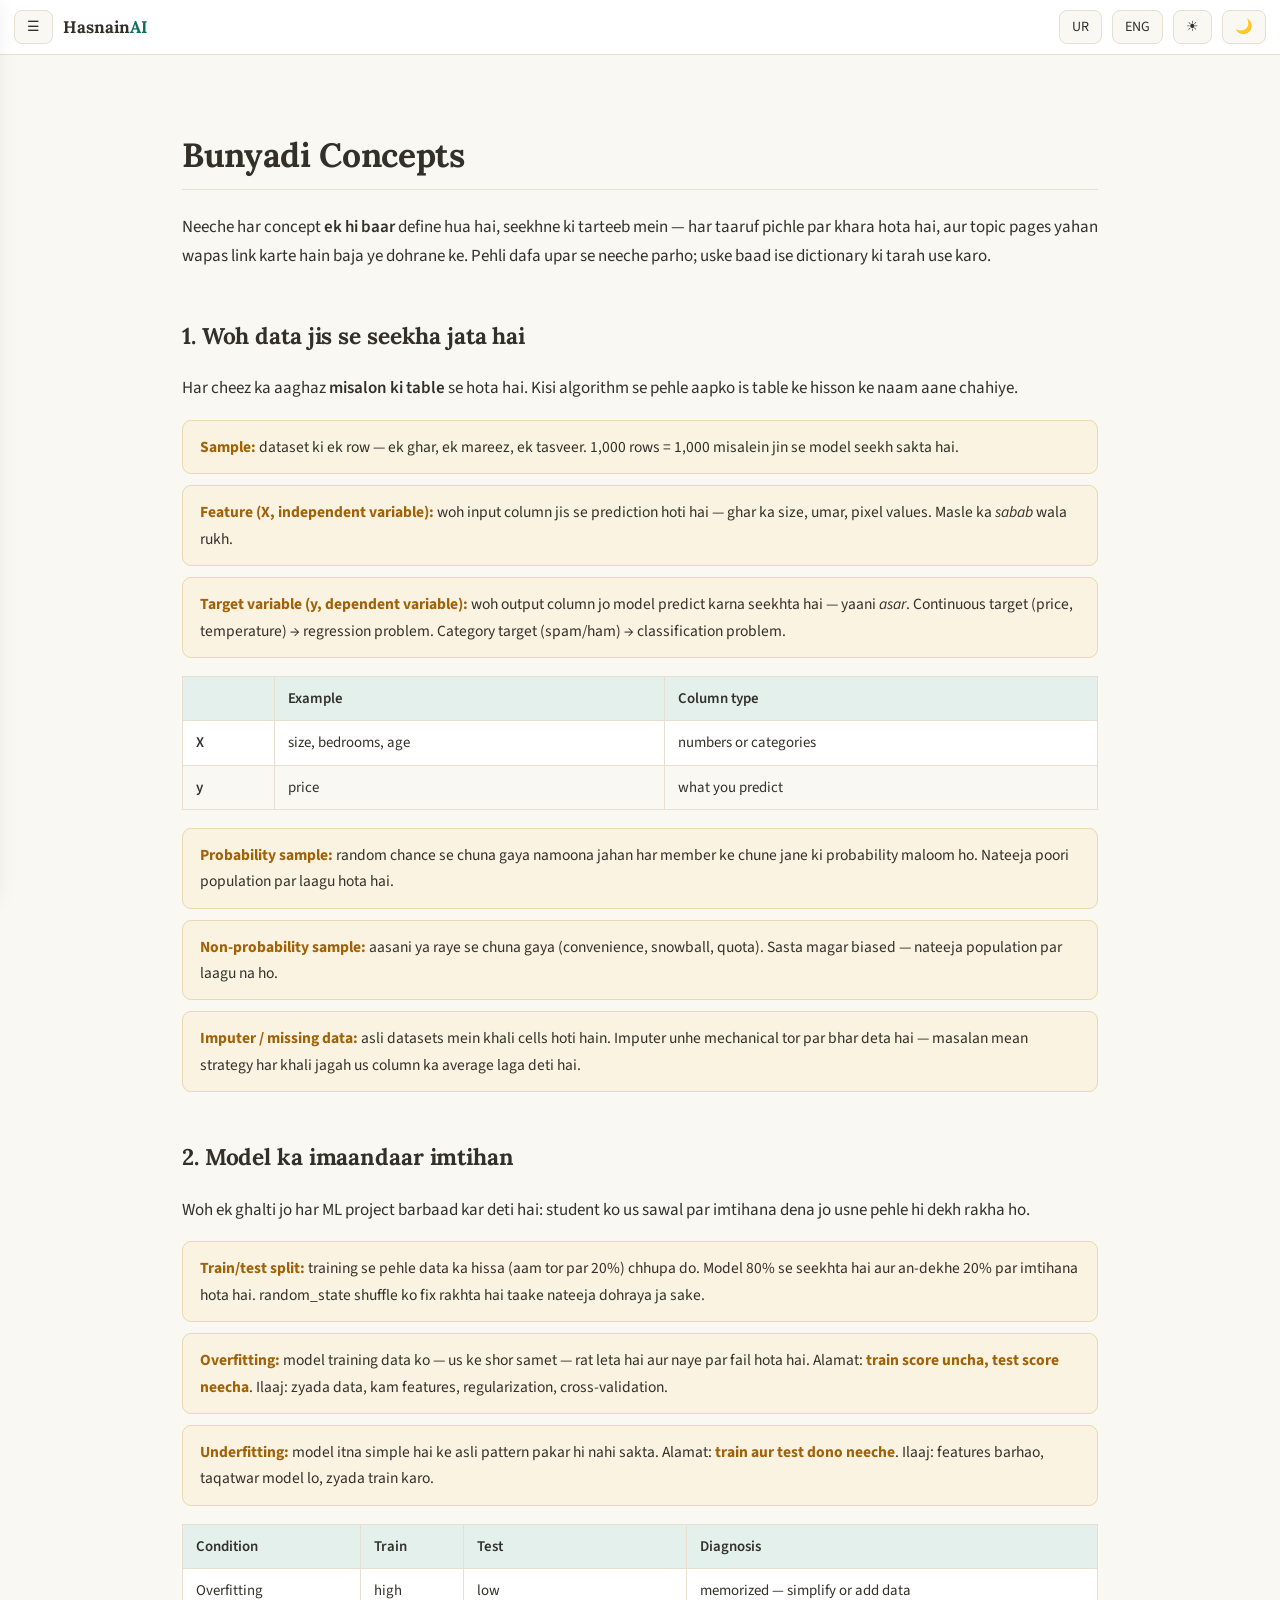
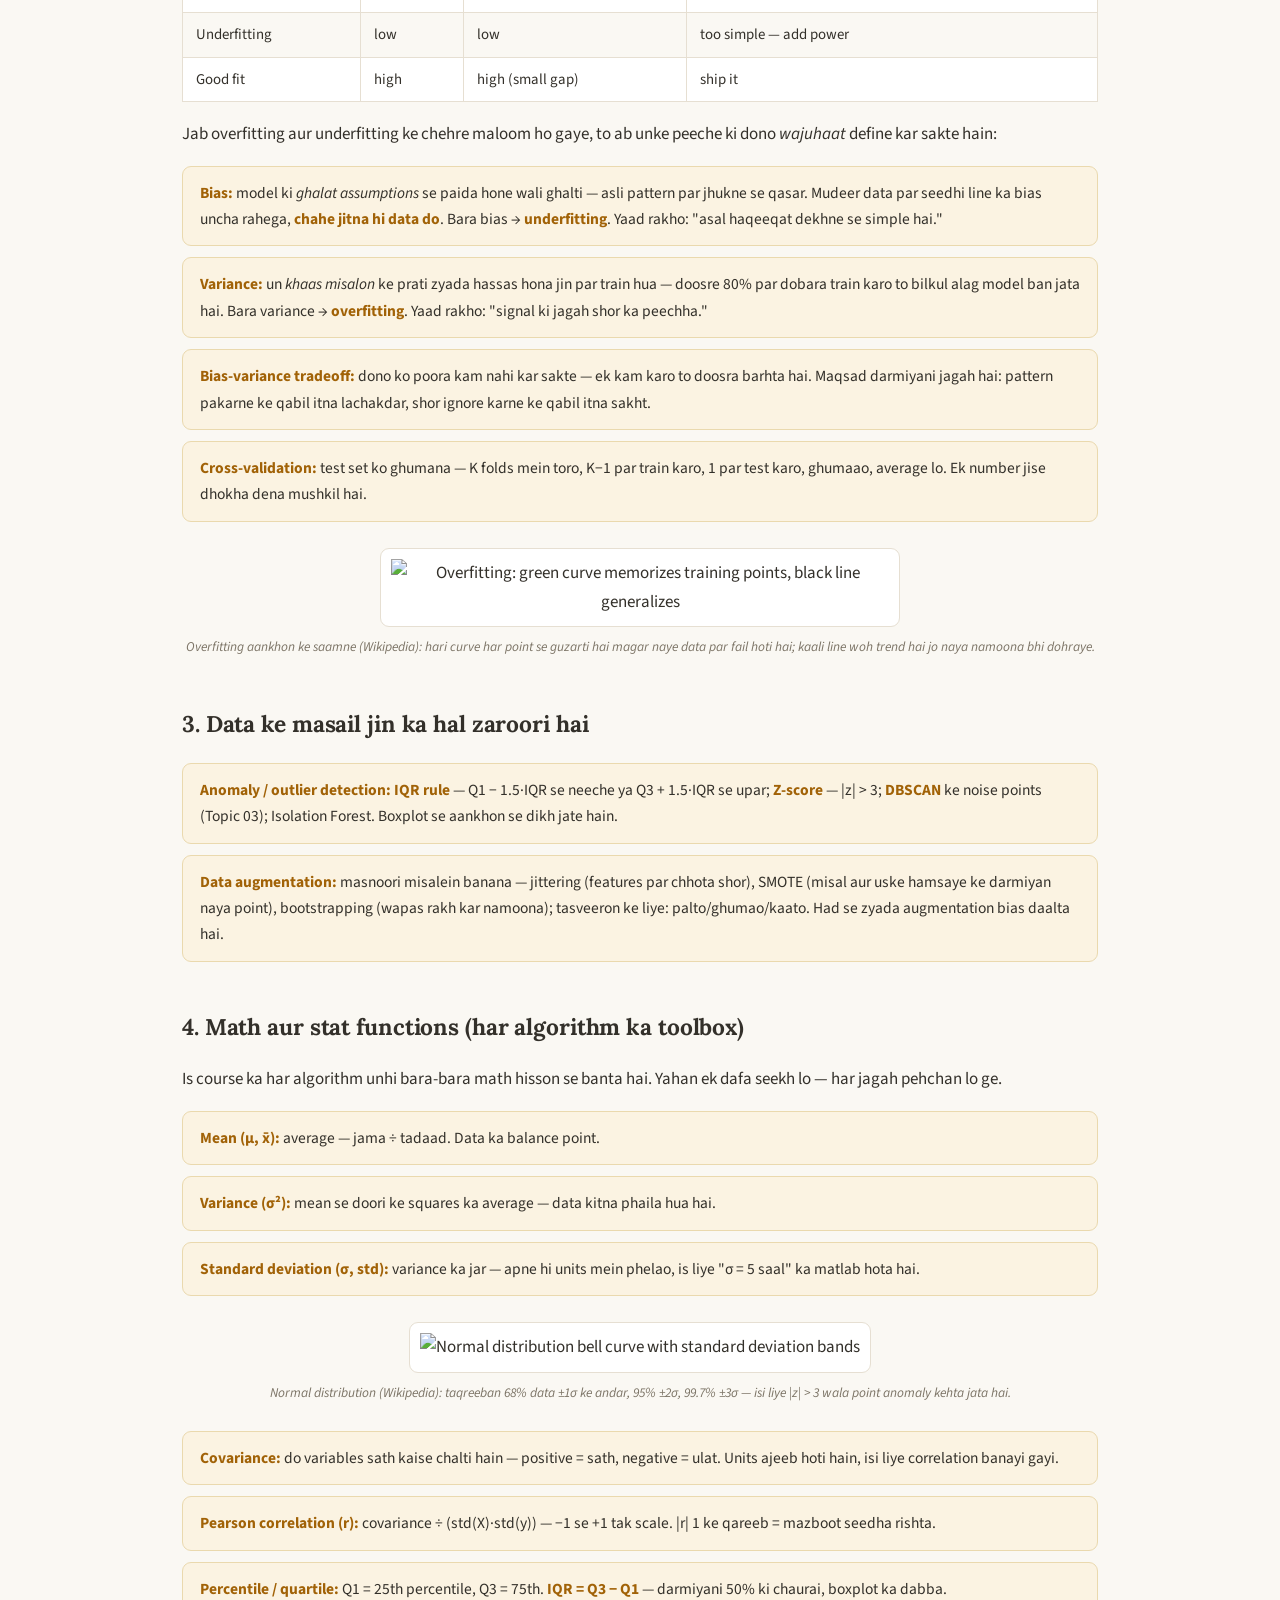
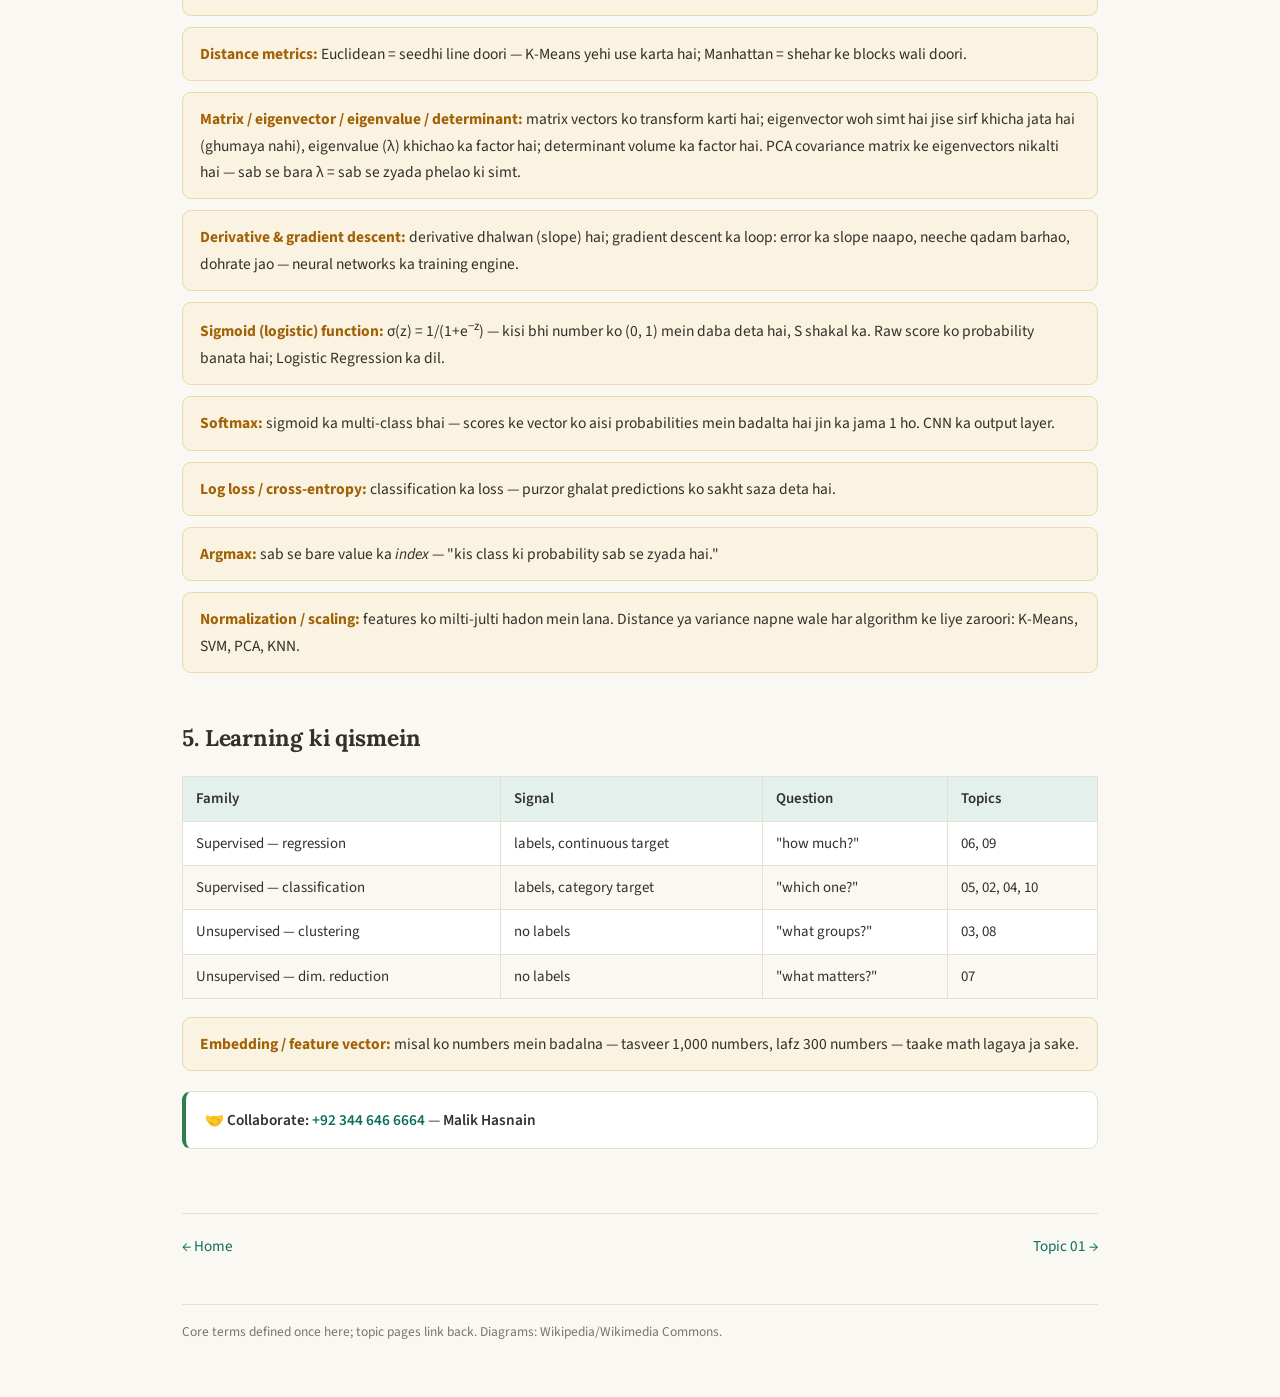
==== commit 26e48424: "Make HasnainAI brand clickable — topbar + sidebar now link to homepage on all 12 pages" ====
--- a/concepts.html
+++ b/concepts.html
@@ -11,7 +11,7 @@
 <body>
   <div class="topbar">
     <button class="tb-btn tb-menu" aria-label="Menu">☰</button>
-    <div class="tb-brand">Hasnain<span style="color:var(--accent)">AI</span></div>
+    <a class="tb-brand" href="index.html" style="text-decoration:none">Hasnain<span style="color:var(--accent)">AI</span></a>
     <button class="tb-btn" data-lang-btn="ru">UR</button>
     <button class="tb-btn" data-lang-btn="en">ENG</button>
     <button class="tb-btn" data-theme-btn="light" aria-label="Light mode">☀</button>
@@ -20,7 +20,7 @@
   <div class="backdrop"></div>
 <div class="layout">
   <aside class="sidebar">
-    <div class="brand">Hasnain<span>AI</span></div>
+    <a class="brand" href="index.html" style="text-decoration:none">Hasnain<span>AI</span></a>
     <div class="tagline">HCCDA-AI prep &amp; practice</div>
     <nav>
       <a href="index.html">🏠 Home</a>
--- a/assets/style.css
+++ b/assets/style.css
@@ -21,6 +21,7 @@
 * { box-sizing: border-box; }
 [hidden] { display: none !important; }  /* language toggle must beat any display rule */
 html { scroll-behavior: smooth; }
+body { padding-top: 47px; }
 main > *, .term, .qa, .callout { transition: opacity .18s ease, transform .18s ease; }
 .lang-fading main > * { opacity: 0; transform: translateY(4px); }
 body {
@@ -34,11 +35,15 @@
 
 .layout { display: flex; min-height: 100vh; }
 .sidebar {
-  width: 272px; flex-shrink: 0; background: var(--card);
-  border-right: 1px solid var(--border); padding: 26px 16px; position: sticky; top: 0;
-  height: 100vh; overflow-y: auto;
+  position: fixed; left: 0; top: 0; bottom: 0; width: 288px; z-index: 70;
+  background: var(--card); border-right: 1px solid var(--border);
+  padding: 22px 16px 26px; height: 100vh; overflow-y: auto;
+  transform: translateX(-105%); transition: transform .24s ease;
+  box-shadow: 4px 0 24px rgba(0,0,0,.14);
 }
+.sidebar.open { transform: translateX(0); }
 .sidebar .brand { font-family: var(--serif); font-weight: 700; font-size: 1.45rem; color: var(--text); letter-spacing: -0.01em; }
+.sidebar a.brand { text-decoration: none; }
 .sidebar .brand span { color: var(--accent); }
 .sidebar .tagline { color: var(--muted); font-size: .82rem; margin: 2px 0 20px; }
 .sidebar nav a {
@@ -56,7 +61,7 @@
 .sidebar .side-box .box-title { font-size: .74rem; letter-spacing: .04em; text-transform: uppercase; color: var(--accent); font-weight: 700; }
 .sidebar .side-box a { display: block; margin-top: 4px; font-size: .87rem; font-weight: 700; color: var(--accent); }
 
-main { flex: 1; padding: 40px 52px; max-width: 980px; }
+main { flex: 1; padding: 64px 52px 40px; max-width: 1020px; margin: 0 auto; }
 h1 {
   font-family: var(--serif); font-size: 2.1rem; font-weight: 700; line-height: 1.25;
   letter-spacing: -0.01em; border-bottom: 1px solid var(--border); padding-bottom: 14px;
@@ -146,11 +151,13 @@
 html[data-theme="dark"] tbody tr:nth-child(even) { background: #26241F; }
 
 .topbar {
-  display: none; position: fixed; top: 0; left: 0; right: 0; z-index: 60;
+  display: flex; position: fixed; top: 0; left: 0; right: 0; z-index: 60;
   background: var(--card); border-bottom: 1px solid var(--border);
   padding: 10px 14px; align-items: center; gap: 10px;
 }
 .topbar .tb-brand { font-family: var(--serif); font-weight: 700; font-size: 1.05rem; flex: 1; }
+a.tb-brand, .topbar a.tb-brand { color: var(--text); text-decoration: none; }
+a.tb-brand:active { opacity: .7; }
 .tb-btn {
   background: var(--bg); border: 1px solid var(--border); color: var(--text);
   border-radius: 8px; padding: 6px 12px; font-size: .88rem; cursor: pointer; font-family: var(--sans);
@@ -162,18 +169,9 @@
 
 .backdrop { display: none; position: fixed; inset: 0; background: rgba(20,17,10,.45); z-index: 55; }
 
+.backdrop.show { display: block; }
 @media (max-width: 900px) {
-  .topbar { display: flex; }
-  body { padding-top: 47px; }
-  .layout { flex-direction: column; }
-  .sidebar {
-    position: fixed; left: 0; top: 0; bottom: 0; width: 288px; height: 100vh;
-    transform: translateX(-105%); transition: transform .22s ease; z-index: 70;
-    box-shadow: 4px 0 24px rgba(0,0,0,.18); padding-top: 22px;
-  }
-  .sidebar.open { transform: translateX(0); }
-  .backdrop.show { display: block; }
-  main { padding: 18px; max-width: 100%; }
+  main { padding: 60px 18px 24px; max-width: 100%; }
   h1 { font-size: 1.6rem; }
   h2 { font-size: 1.25rem; margin-top: 34px; }
   body { font-size: 16px; }
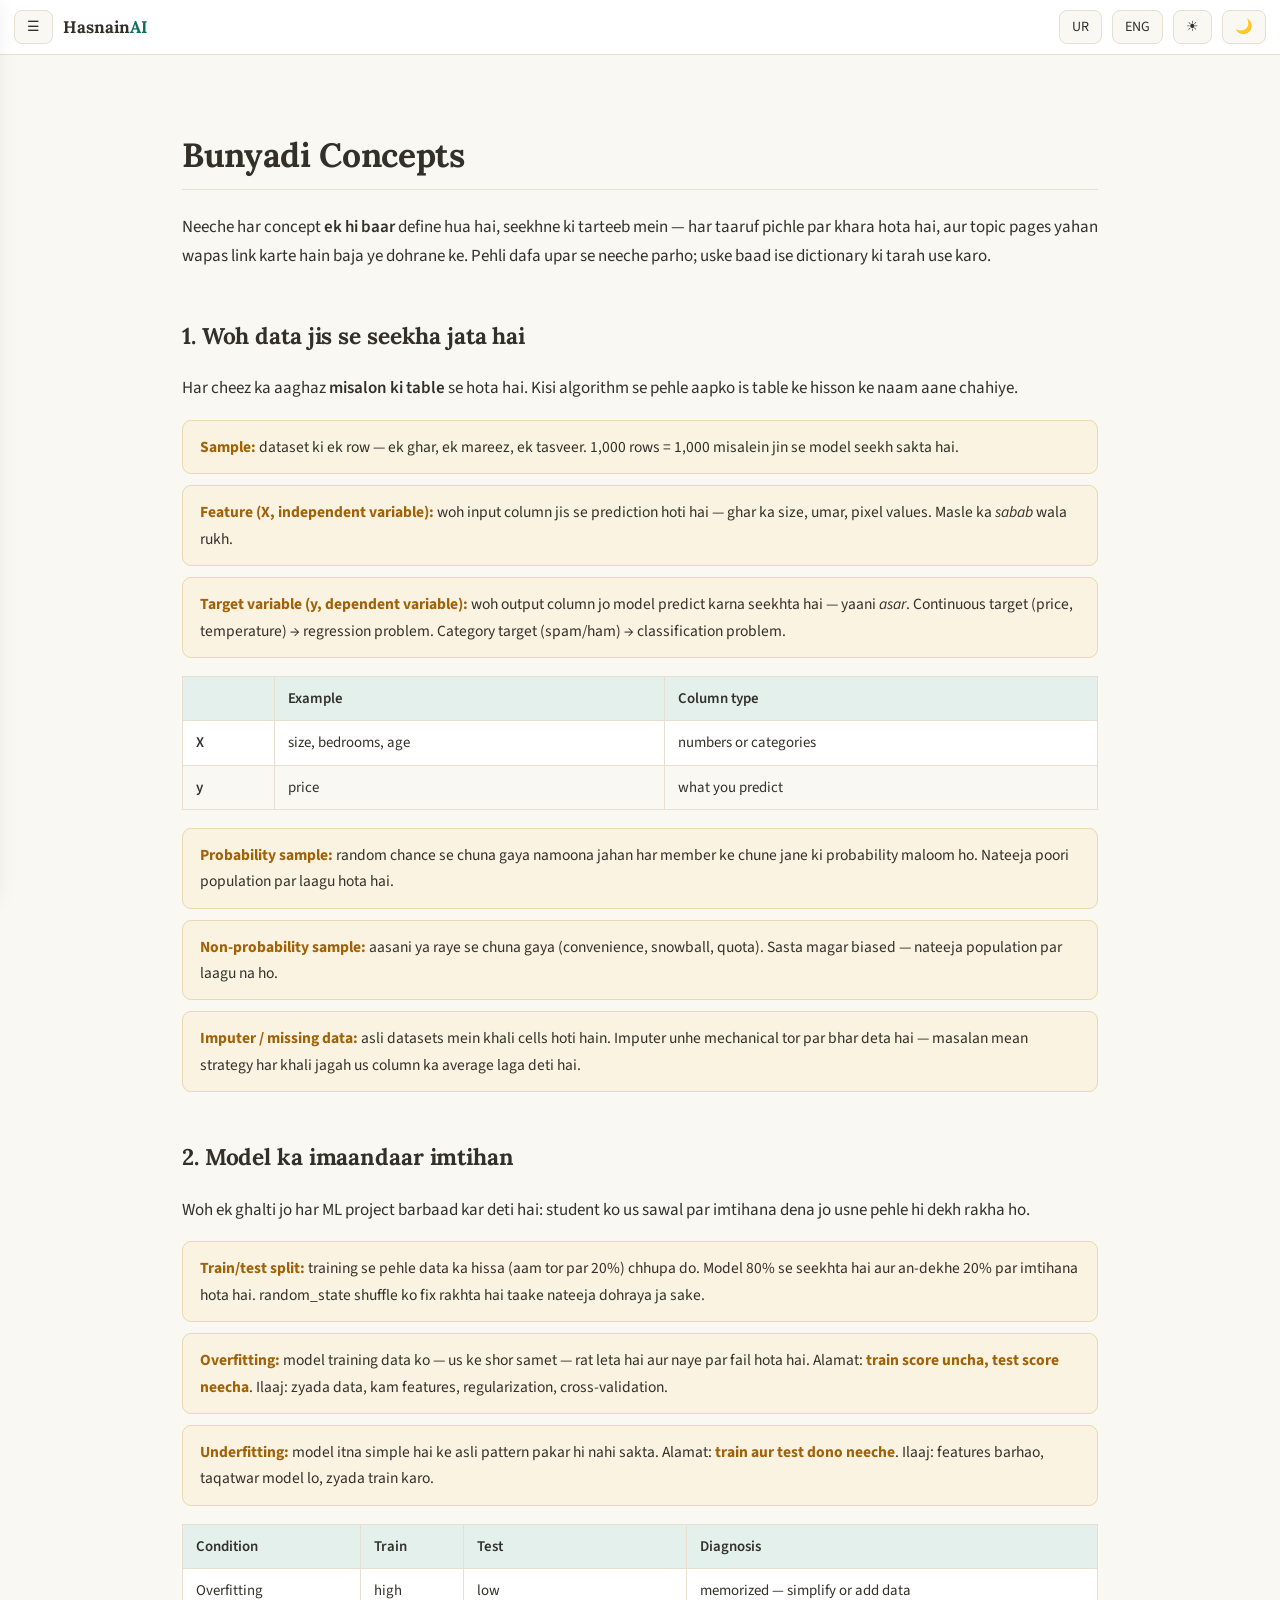
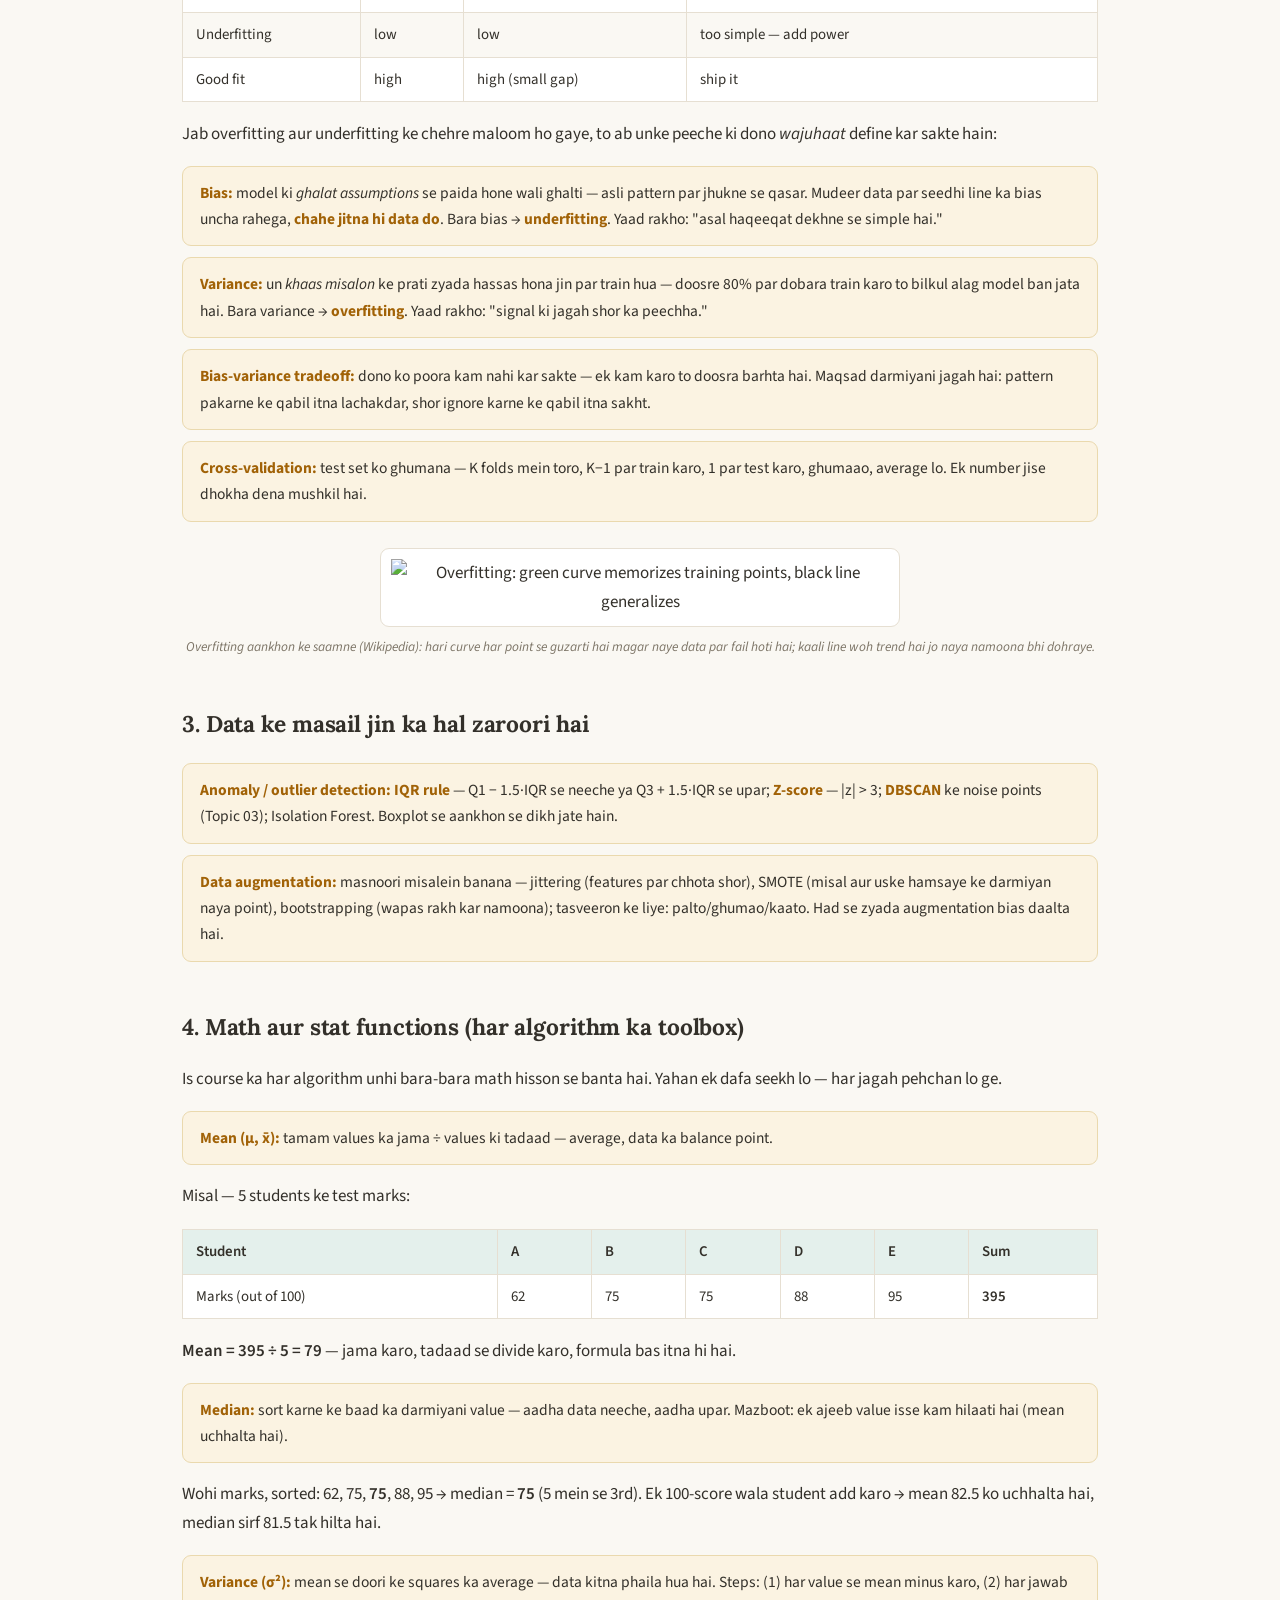
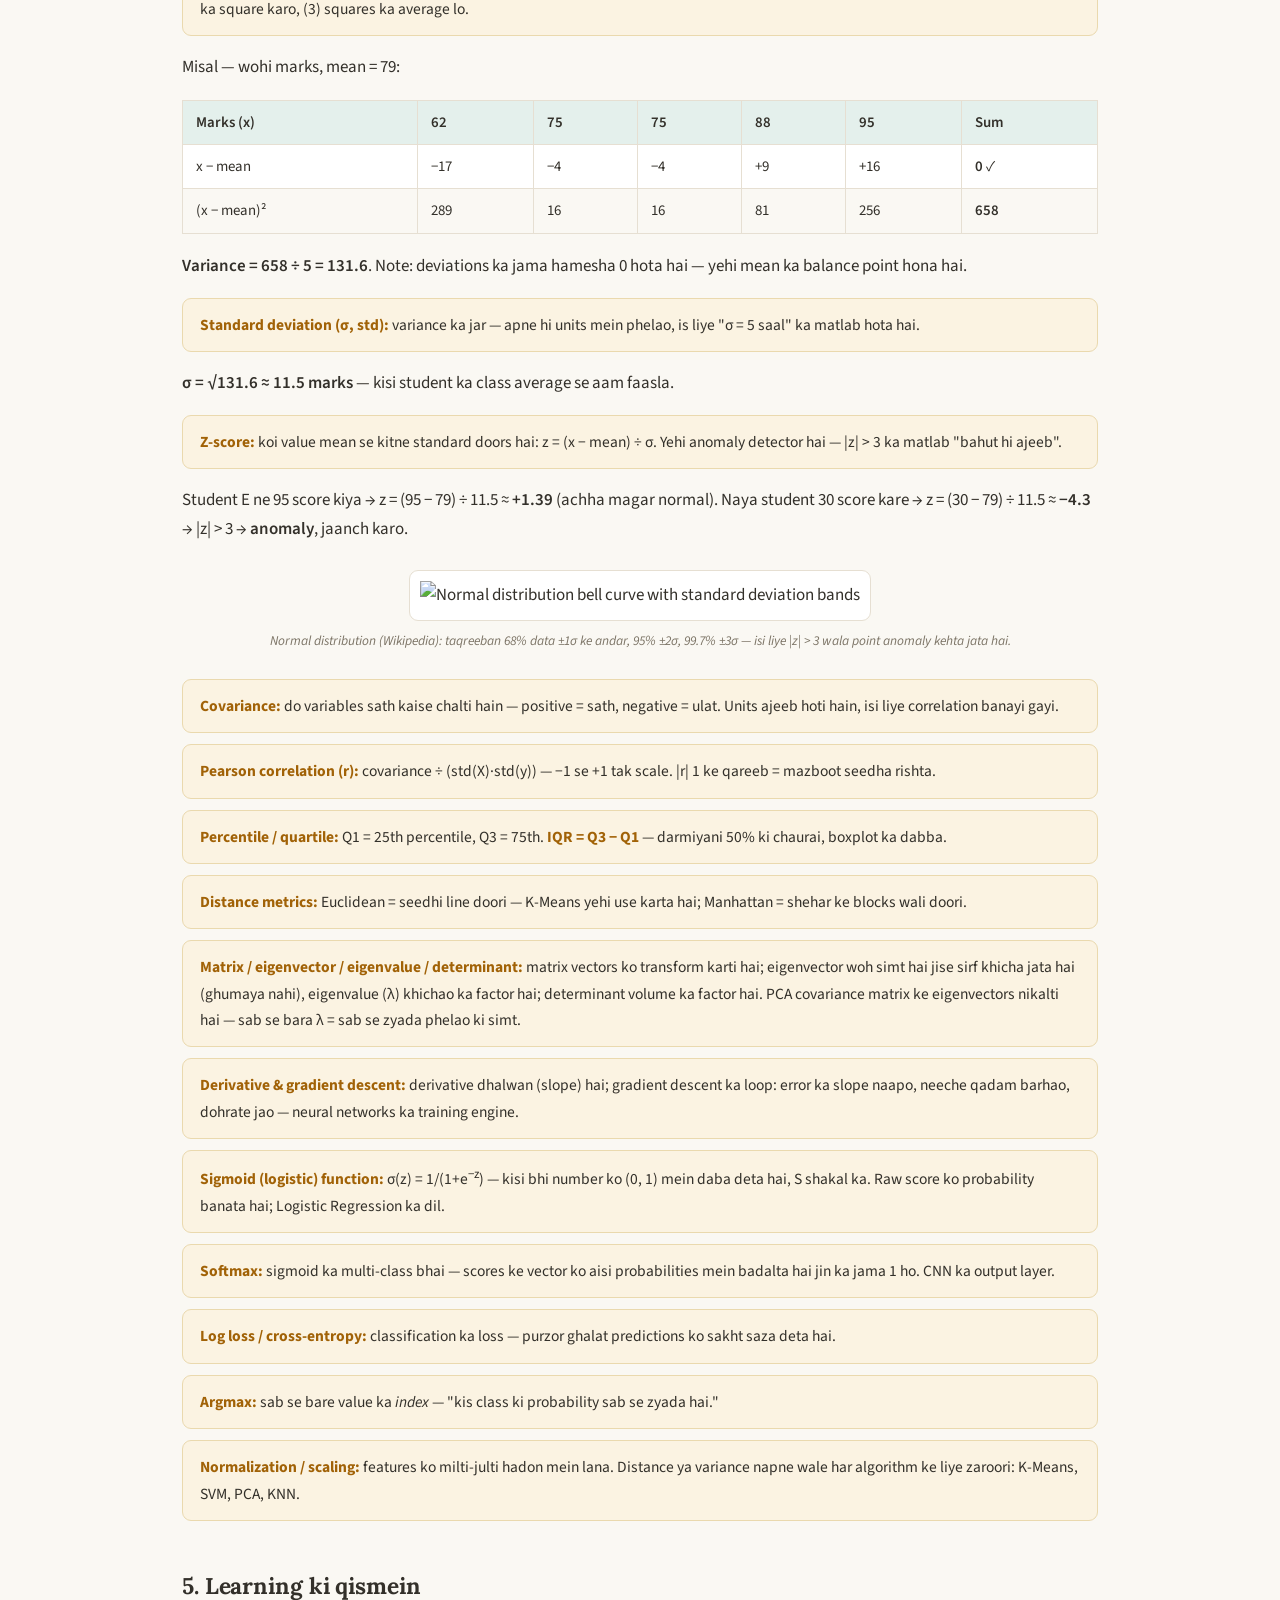
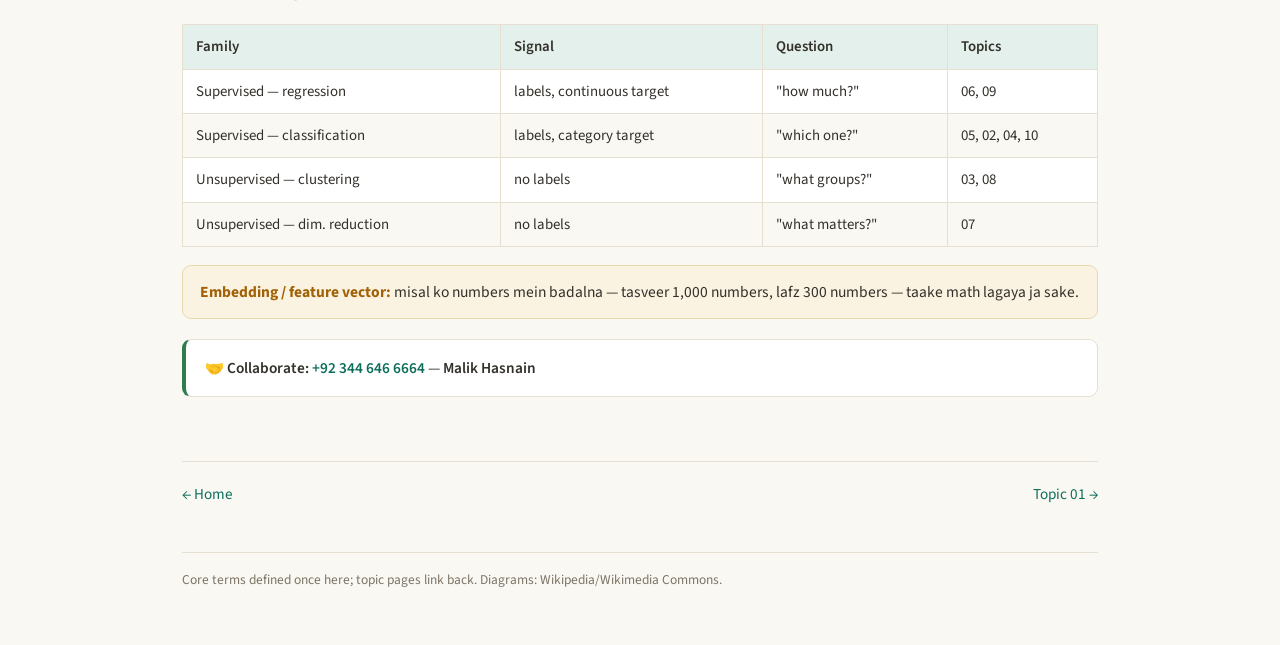
==== commit d816bf7d: "Core Concepts: add worked examples with tables for mean, median, variance, std, z-score" ====
--- a/concepts.html
+++ b/concepts.html
@@ -101,9 +101,30 @@
     <h2 class="ru">4. Math aur stat functions (har algorithm ka toolbox)</h2>
     <p class="en">Every algorithm in this course is built from the same dozen math parts. Learn them once here, recognize them everywhere.</p>
     <p class="ru">Is course ka har algorithm unhi bara-bara math hisson se banta hai. Yahan ek dafa seekh lo — har jagah pehchan lo ge.</p>
-    <div class="term"><b>Mean (μ, x̄):</b> <span class="en">the average — sum ÷ count. The balance point of the data.</span><span class="ru">average — jama ÷ tadaad. Data ka balance point.</span></div>
-    <div class="term"><b>Variance (σ²):</b> <span class="en">average of squared distances from the mean — how spread out the data is.</span><span class="ru">mean se doori ke squares ka average — data kitna phaila hua hai.</span></div>
+    <div class="term"><b>Mean (μ, x̄):</b> <span class="en">sum of all values ÷ number of values — the average, the balance point of the data.</span><span class="ru">tamam values ka jama ÷ values ki tadaad — average, data ka balance point.</span></div>
+    <p class="en">Worked example — marks of 5 students in a test:</p>
+    <p class="ru">Misal — 5 students ke test marks:</p>
+    <table>
+      <tr><th>Student</th><th>A</th><th>B</th><th>C</th><th>D</th><th>E</th><th>Sum</th></tr>
+      <tr><td>Marks (out of 100)</td><td>62</td><td>75</td><td>75</td><td>88</td><td>95</td><td><b>395</b></td></tr>
+    </table>
+    <p><span class="en"><b>Mean = 395 ÷ 5 = 79</b> — jama karke tadaad se divide karo, bas yehi formula hai.</span><span class="ru"><b>Mean = 395 ÷ 5 = 79</b> — jama karo, tadaad se divide karo, formula bas itna hi hai.</span></p>
+    <div class="term"><b>Median:</b> <span class="en">the middle value after sorting — half the data sits below it, half above. Robust: one crazy value barely moves it (mean jumps).</span><span class="ru">sort karne ke baad ka darmiyani value — aadha data neeche, aadha upar. Mazboot: ek ajeeb value isse kam hilaati hai (mean uchhalta hai).</span></div>
+    <p class="en">Same marks, sorted: 62, 75, <b>75</b>, 88, 95 → median = <b>75</b> (3rd of 5). Add one rich kid scoring 100 → mean jumps to 82.5, median moves only to 81.5.</p>
+    <p class="ru">Wohi marks, sorted: 62, 75, <b>75</b>, 88, 95 → median = <b>75</b> (5 mein se 3rd). Ek 100-score wala student add karo → mean 82.5 ko uchhalta hai, median sirf 81.5 tak hilta hai.</p>
+    <div class="term"><b>Variance (σ²):</b> <span class="en">average of squared distances from the mean — how spread out the data is. Steps: (1) subtract mean from every value, (2) square each answer, (3) average the squares.</span><span class="ru">mean se doori ke squares ka average — data kitna phaila hua hai. Steps: (1) har value se mean minus karo, (2) har jawab ka square karo, (3) squares ka average lo.</span></div>
+    <p class="en">Worked example — same marks, mean = 79:</p>
+    <p class="ru">Misal — wohi marks, mean = 79:</p>
+    <table>
+      <tr><th>Marks (x)</th><th>62</th><th>75</th><th>75</th><th>88</th><th>95</th><th>Sum</th></tr>
+      <tr><td>x − mean</td><td>−17</td><td>−4</td><td>−4</td><td>+9</td><td>+16</td><td><b>0</b> ✓</td></tr>
+      <tr><td>(x − mean)²</td><td>289</td><td>16</td><td>16</td><td>81</td><td>256</td><td><b>658</b></td></tr>
+    </table>
+    <p><span class="en"><b>Variance = 658 ÷ 5 = 131.6</b>. Note: deviations always sum to 0 — that's the mean being the balance point.</span><span class="ru"><b>Variance = 658 ÷ 5 = 131.6</b>. Note: deviations ka jama hamesha 0 hota hai — yehi mean ka balance point hona hai.</span></p>
     <div class="term"><b>Standard deviation (σ, std):</b> <span class="en">square root of variance — spread in the data's own units, so "σ = 5 years" means something.</span><span class="ru">variance ka jar — apne hi units mein phelao, is liye "σ = 5 saal" ka matlab hota hai.</span></div>
+    <p><span class="en"><b>σ = √131.6 ≈ 11.5 marks</b> — typical distance of a student from the class average.</span><span class="ru"><b>σ = √131.6 ≈ 11.5 marks</b> — kisi student ka class average se aam faasla.</span></p>
+    <div class="term"><b>Z-score:</b> <span class="en">how many standard deviations a value is from the mean: z = (x − mean) ÷ σ. This is the anomaly detector — |z| &gt; 3 means "extremely unusual".</span><span class="ru">koi value mean se kitne standard doors hai: z = (x − mean) ÷ σ. Yehi anomaly detector hai — |z| &gt; 3 ka matlab "bahut hi ajeeb".</span></div>
+    <p><span class="en">Student E scored 95 → z = (95 − 79) ÷ 11.5 ≈ <b>+1.39</b> (good but normal). A new student scores 30 → z = (30 − 79) ÷ 11.5 ≈ <b>−4.3</b> → |z| &gt; 3 → <b>anomaly</b>, investigate.</span><span class="ru">Student E ne 95 score kiya → z = (95 − 79) ÷ 11.5 ≈ <b>+1.39</b> (achha magar normal). Naya student 30 score kare → z = (30 − 79) ÷ 11.5 ≈ <b>−4.3</b> → |z| &gt; 3 → <b>anomaly</b>, jaanch karo.</span></p>
     <figure>
       <img src="https://upload.wikimedia.org/wikipedia/commons/f/fb/Normal_distribution_pdf.svg" alt="Normal distribution bell curve with standard deviation bands" style="max-width:520px">
       <figcaption><span class="en">The normal distribution (Wikipedia): ~68% of data within ±1σ, 95% within ±2σ, 99.7% within ±3σ — exactly why |z| &gt; 3 flags an anomaly.</span><span class="ru">Normal distribution (Wikipedia): taqreeban 68% data ±1σ ke andar, 95% ±2σ, 99.7% ±3σ — isi liye |z| &gt; 3 wala point anomaly kehta jata hai.</span></figcaption>
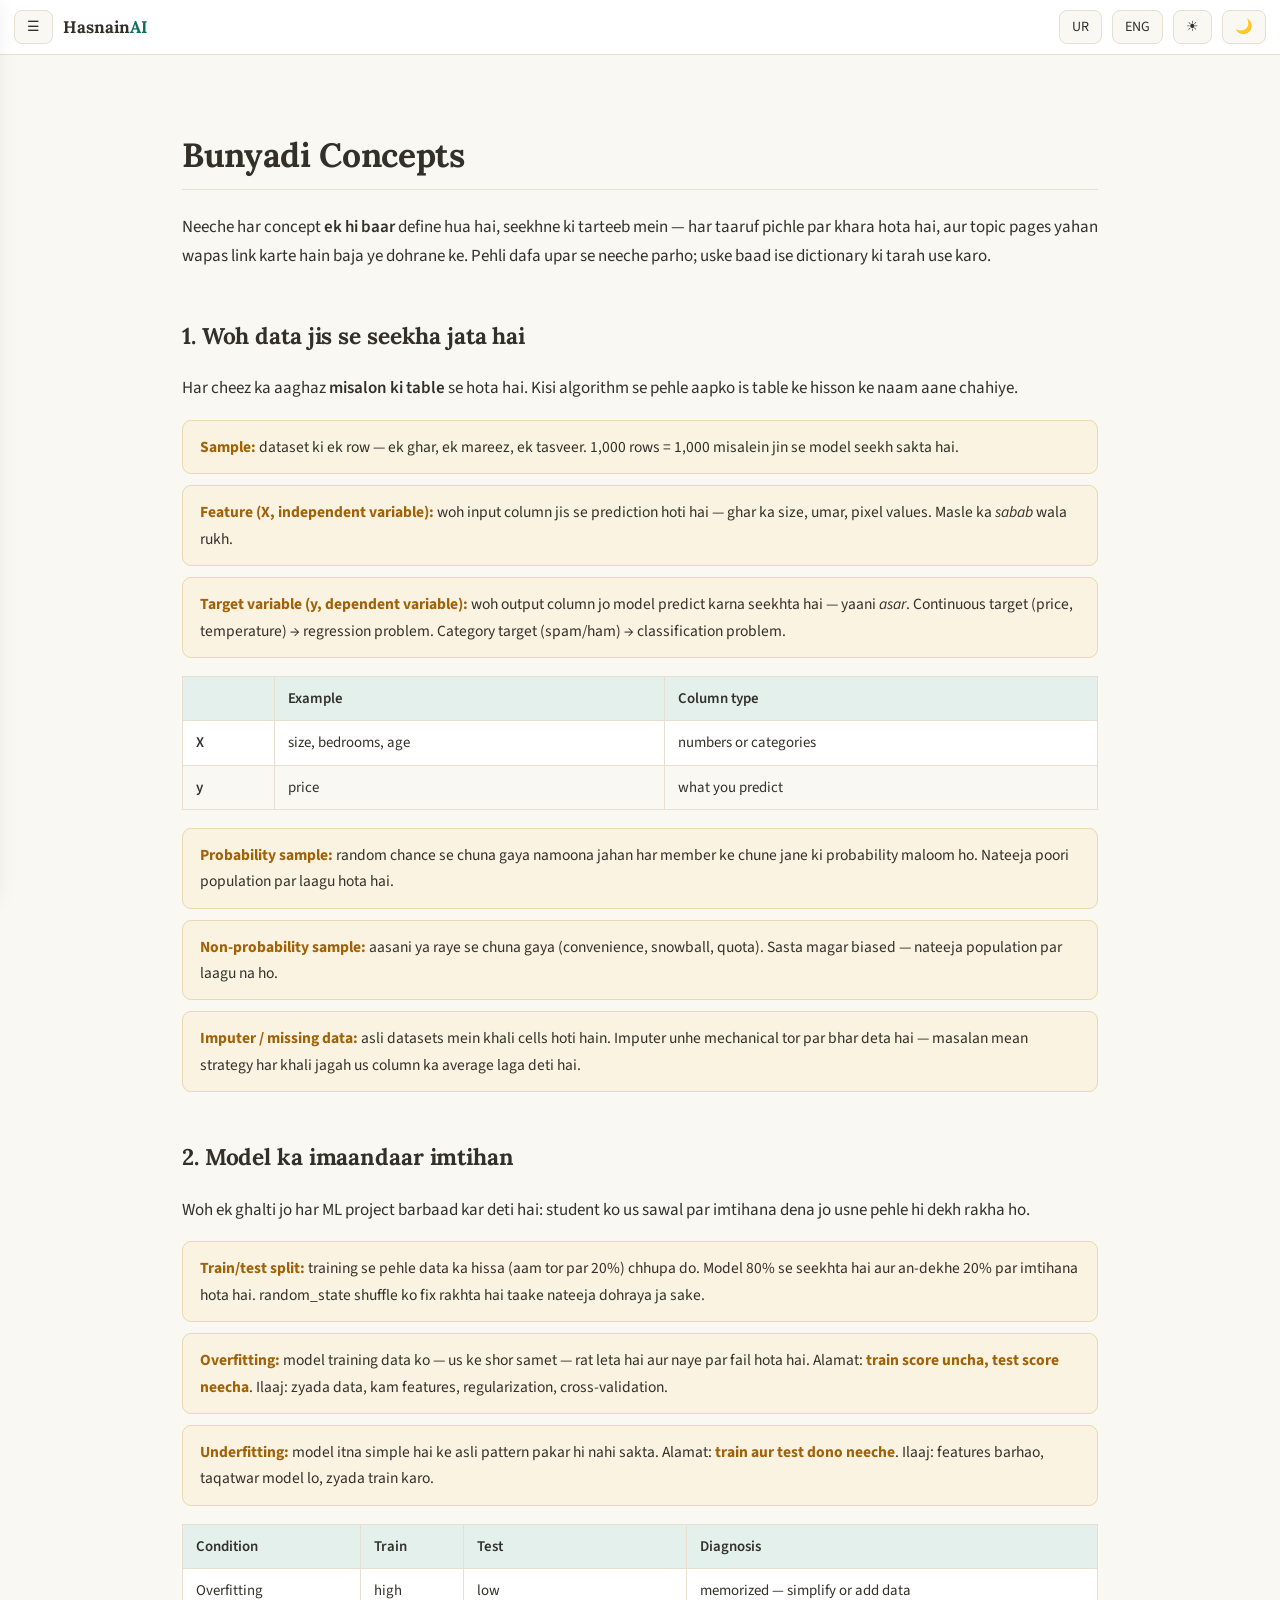
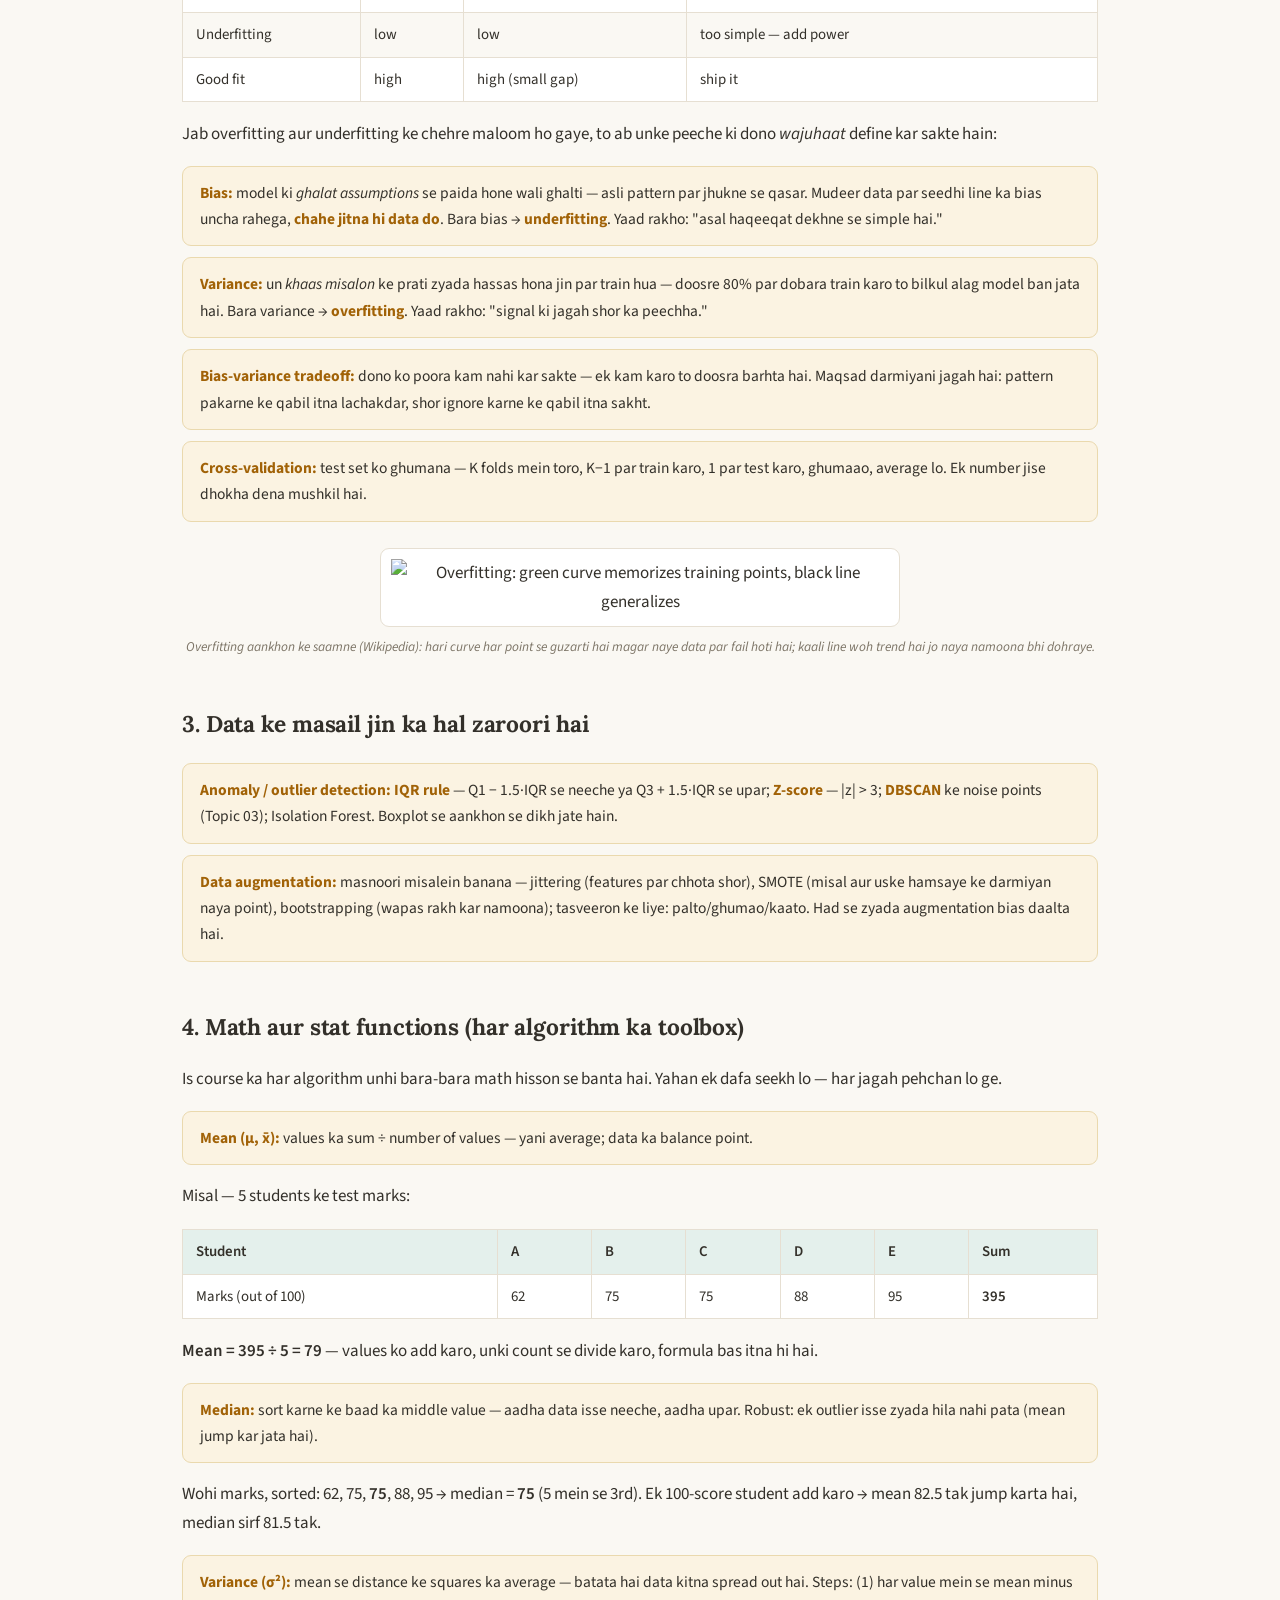
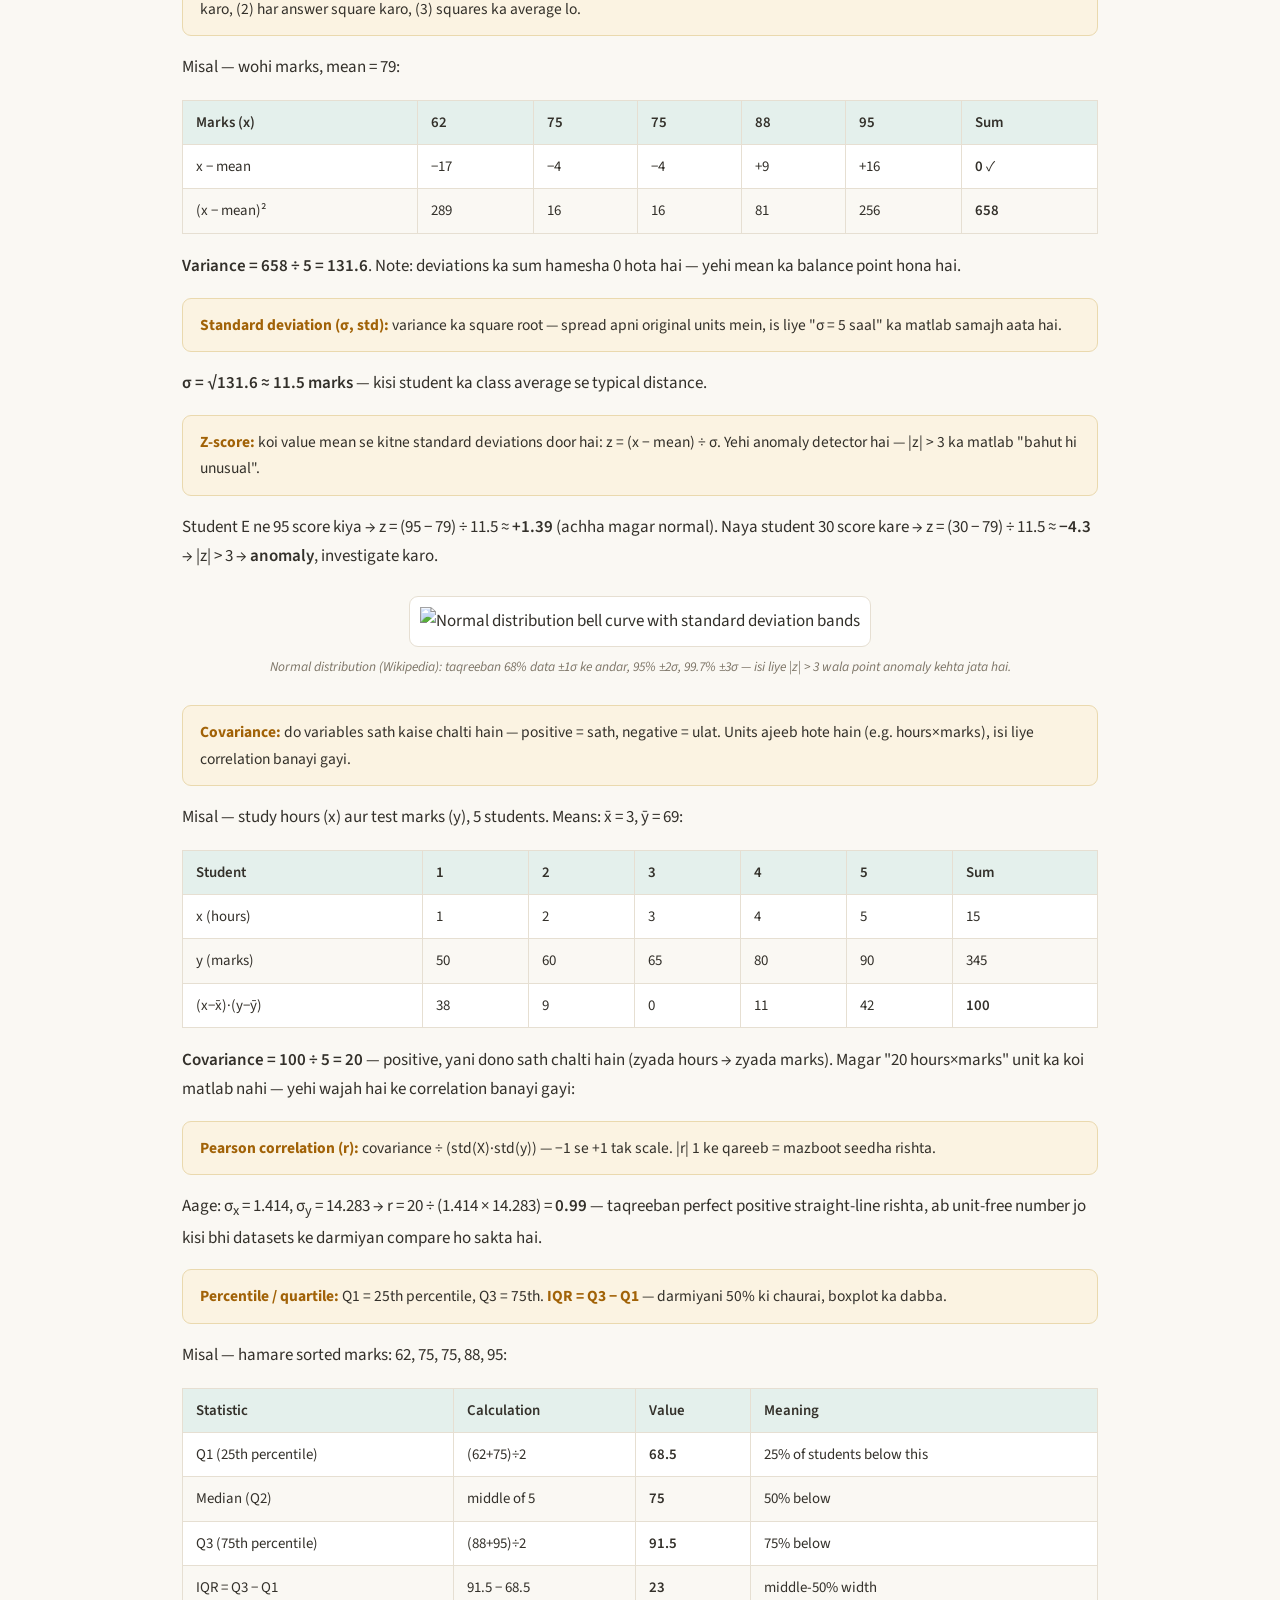
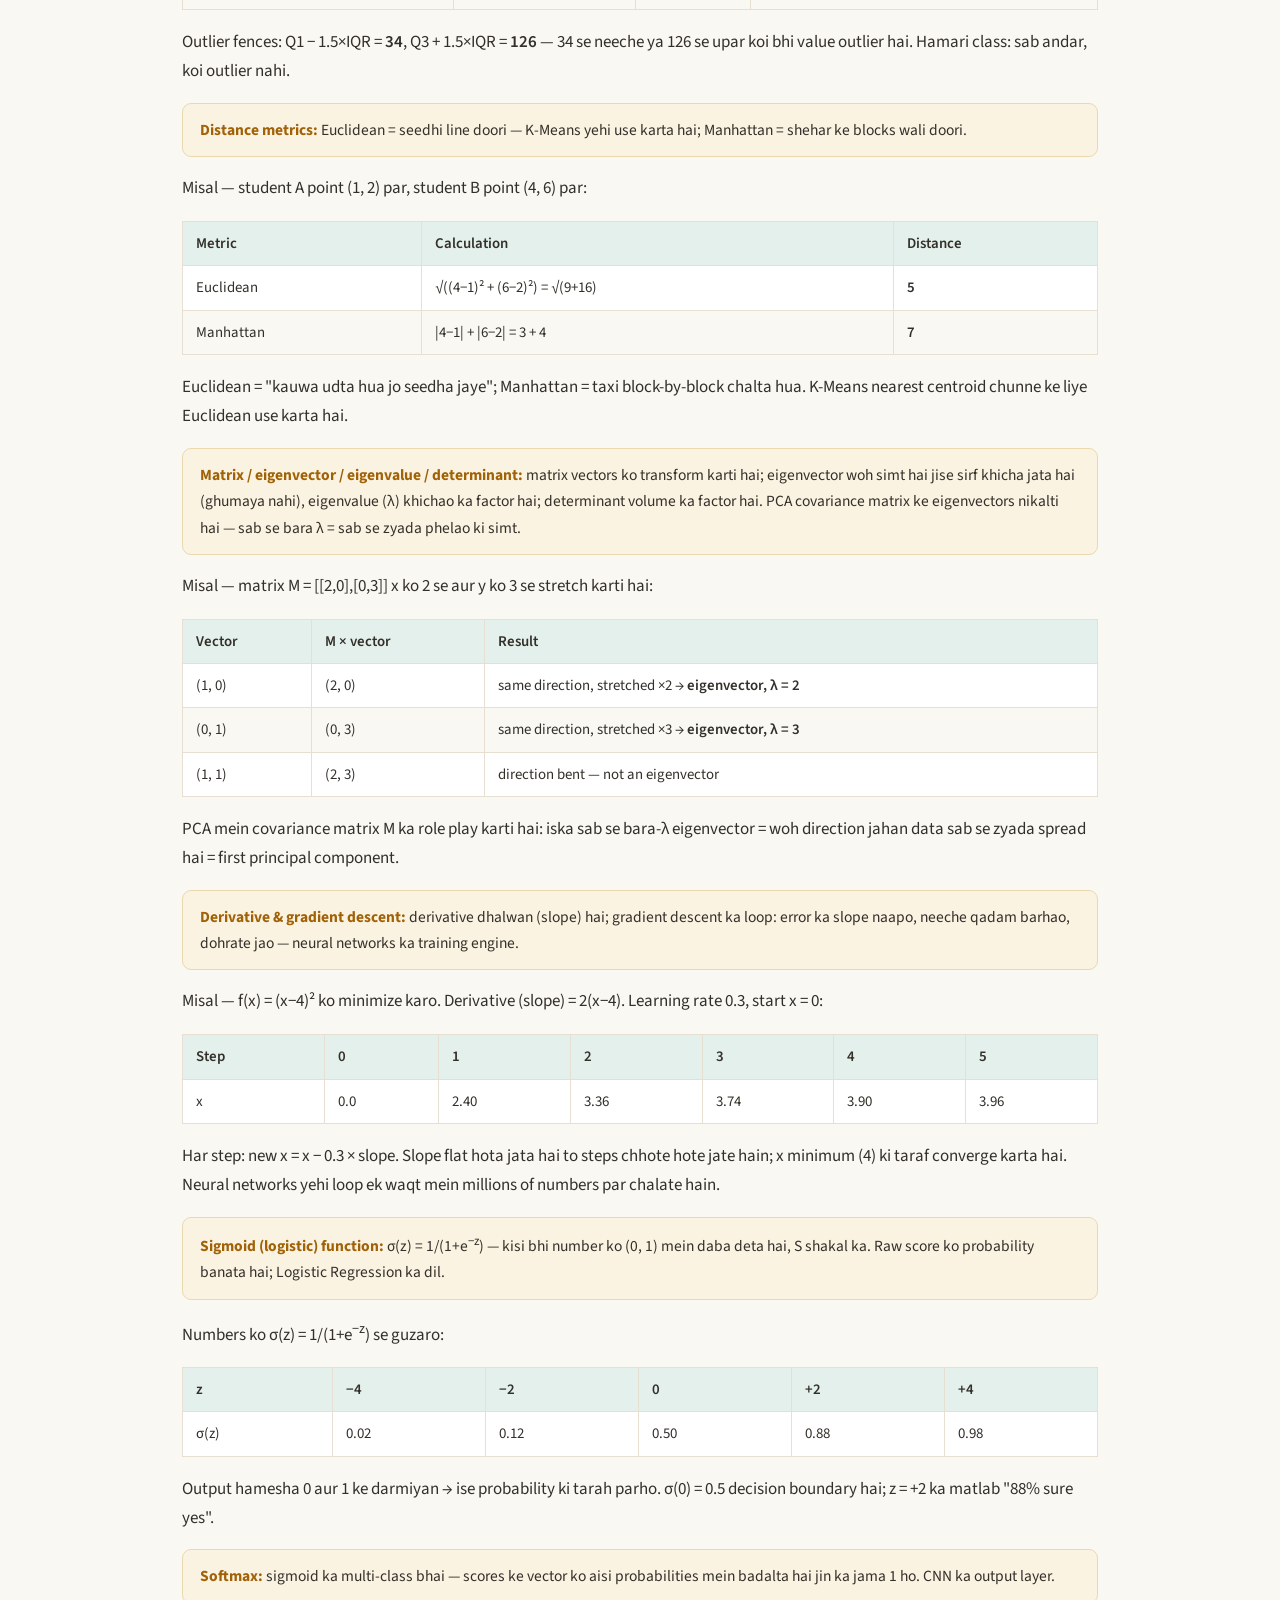
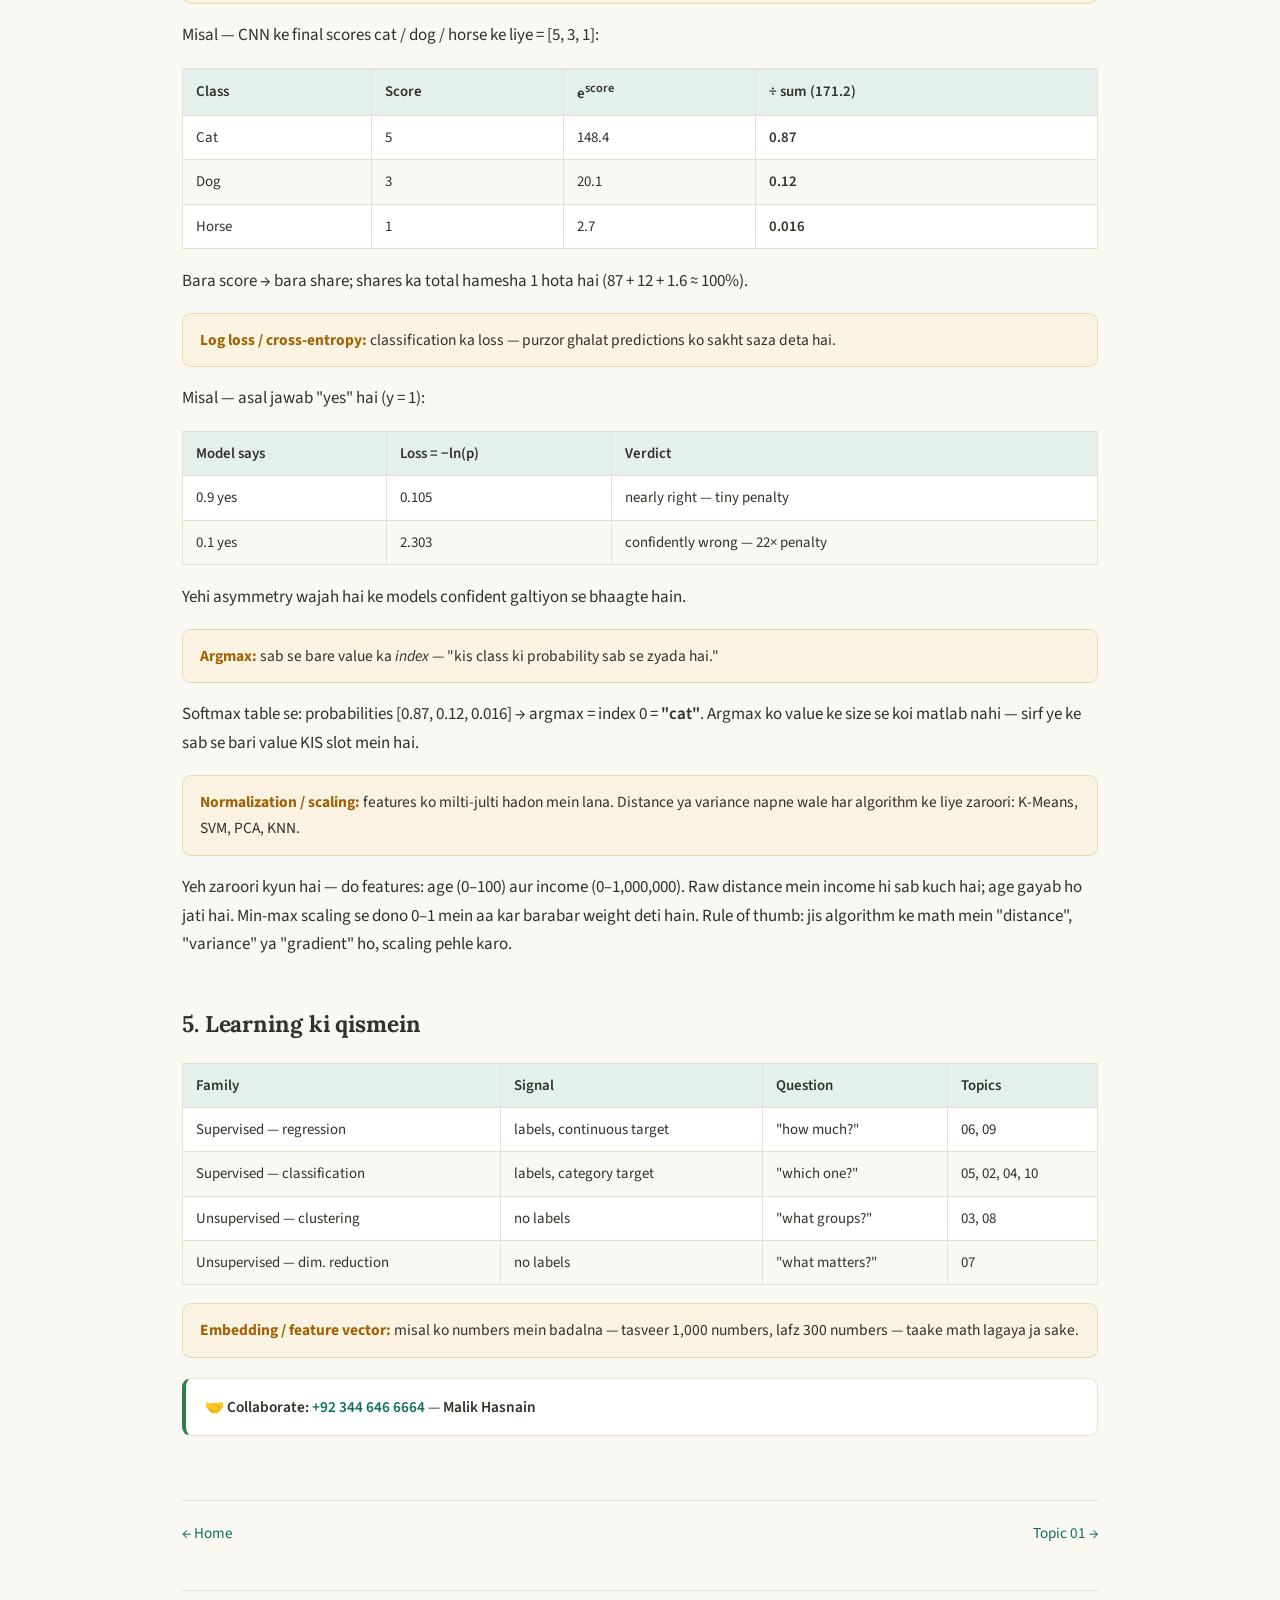
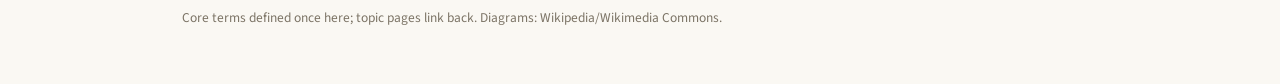
==== commit 9acf7f5d: "Core Concepts: worked examples + tables for covariance, correlation, quartiles/IQR, distances, eigen" ====
--- a/concepts.html
+++ b/concepts.html
@@ -101,18 +101,18 @@
     <h2 class="ru">4. Math aur stat functions (har algorithm ka toolbox)</h2>
     <p class="en">Every algorithm in this course is built from the same dozen math parts. Learn them once here, recognize them everywhere.</p>
     <p class="ru">Is course ka har algorithm unhi bara-bara math hisson se banta hai. Yahan ek dafa seekh lo — har jagah pehchan lo ge.</p>
-    <div class="term"><b>Mean (μ, x̄):</b> <span class="en">sum of all values ÷ number of values — the average, the balance point of the data.</span><span class="ru">tamam values ka jama ÷ values ki tadaad — average, data ka balance point.</span></div>
+    <div class="term"><b>Mean (μ, x̄):</b> <span class="en">sum of all values ÷ number of values — the average, the balance point of the data.</span><span class="ru">values ka sum ÷ number of values — yani average; data ka balance point.</span></div>
     <p class="en">Worked example — marks of 5 students in a test:</p>
     <p class="ru">Misal — 5 students ke test marks:</p>
     <table>
       <tr><th>Student</th><th>A</th><th>B</th><th>C</th><th>D</th><th>E</th><th>Sum</th></tr>
       <tr><td>Marks (out of 100)</td><td>62</td><td>75</td><td>75</td><td>88</td><td>95</td><td><b>395</b></td></tr>
     </table>
-    <p><span class="en"><b>Mean = 395 ÷ 5 = 79</b> — jama karke tadaad se divide karo, bas yehi formula hai.</span><span class="ru"><b>Mean = 395 ÷ 5 = 79</b> — jama karo, tadaad se divide karo, formula bas itna hi hai.</span></p>
-    <div class="term"><b>Median:</b> <span class="en">the middle value after sorting — half the data sits below it, half above. Robust: one crazy value barely moves it (mean jumps).</span><span class="ru">sort karne ke baad ka darmiyani value — aadha data neeche, aadha upar. Mazboot: ek ajeeb value isse kam hilaati hai (mean uchhalta hai).</span></div>
+    <p><span class="en"><b>Mean = 395 ÷ 5 = 79</b> — jama karke tadaad se divide karo, bas yehi formula hai.</span><span class="ru"><b>Mean = 395 ÷ 5 = 79</b> — values ko add karo, unki count se divide karo, formula bas itna hi hai.</span></p>
+    <div class="term"><b>Median:</b> <span class="en">the middle value after sorting — half the data sits below it, half above. Robust: one crazy value barely moves it (mean jumps).</span><span class="ru">sort karne ke baad ka middle value — aadha data isse neeche, aadha upar. Robust: ek outlier isse zyada hila nahi pata (mean jump kar jata hai).</span></div>
     <p class="en">Same marks, sorted: 62, 75, <b>75</b>, 88, 95 → median = <b>75</b> (3rd of 5). Add one rich kid scoring 100 → mean jumps to 82.5, median moves only to 81.5.</p>
-    <p class="ru">Wohi marks, sorted: 62, 75, <b>75</b>, 88, 95 → median = <b>75</b> (5 mein se 3rd). Ek 100-score wala student add karo → mean 82.5 ko uchhalta hai, median sirf 81.5 tak hilta hai.</p>
-    <div class="term"><b>Variance (σ²):</b> <span class="en">average of squared distances from the mean — how spread out the data is. Steps: (1) subtract mean from every value, (2) square each answer, (3) average the squares.</span><span class="ru">mean se doori ke squares ka average — data kitna phaila hua hai. Steps: (1) har value se mean minus karo, (2) har jawab ka square karo, (3) squares ka average lo.</span></div>
+    <p class="ru">Wohi marks, sorted: 62, 75, <b>75</b>, 88, 95 → median = <b>75</b> (5 mein se 3rd). Ek 100-score student add karo → mean 82.5 tak jump karta hai, median sirf 81.5 tak.</p>
+    <div class="term"><b>Variance (σ²):</b> <span class="en">average of squared distances from the mean — how spread out the data is. Steps: (1) subtract mean from every value, (2) square each answer, (3) average the squares.</span><span class="ru">mean se distance ke squares ka average — batata hai data kitna spread out hai. Steps: (1) har value mein se mean minus karo, (2) har answer square karo, (3) squares ka average lo.</span></div>
     <p class="en">Worked example — same marks, mean = 79:</p>
     <p class="ru">Misal — wohi marks, mean = 79:</p>
     <table>
@@ -120,26 +120,107 @@
       <tr><td>x − mean</td><td>−17</td><td>−4</td><td>−4</td><td>+9</td><td>+16</td><td><b>0</b> ✓</td></tr>
       <tr><td>(x − mean)²</td><td>289</td><td>16</td><td>16</td><td>81</td><td>256</td><td><b>658</b></td></tr>
     </table>
-    <p><span class="en"><b>Variance = 658 ÷ 5 = 131.6</b>. Note: deviations always sum to 0 — that's the mean being the balance point.</span><span class="ru"><b>Variance = 658 ÷ 5 = 131.6</b>. Note: deviations ka jama hamesha 0 hota hai — yehi mean ka balance point hona hai.</span></p>
-    <div class="term"><b>Standard deviation (σ, std):</b> <span class="en">square root of variance — spread in the data's own units, so "σ = 5 years" means something.</span><span class="ru">variance ka jar — apne hi units mein phelao, is liye "σ = 5 saal" ka matlab hota hai.</span></div>
-    <p><span class="en"><b>σ = √131.6 ≈ 11.5 marks</b> — typical distance of a student from the class average.</span><span class="ru"><b>σ = √131.6 ≈ 11.5 marks</b> — kisi student ka class average se aam faasla.</span></p>
-    <div class="term"><b>Z-score:</b> <span class="en">how many standard deviations a value is from the mean: z = (x − mean) ÷ σ. This is the anomaly detector — |z| &gt; 3 means "extremely unusual".</span><span class="ru">koi value mean se kitne standard doors hai: z = (x − mean) ÷ σ. Yehi anomaly detector hai — |z| &gt; 3 ka matlab "bahut hi ajeeb".</span></div>
-    <p><span class="en">Student E scored 95 → z = (95 − 79) ÷ 11.5 ≈ <b>+1.39</b> (good but normal). A new student scores 30 → z = (30 − 79) ÷ 11.5 ≈ <b>−4.3</b> → |z| &gt; 3 → <b>anomaly</b>, investigate.</span><span class="ru">Student E ne 95 score kiya → z = (95 − 79) ÷ 11.5 ≈ <b>+1.39</b> (achha magar normal). Naya student 30 score kare → z = (30 − 79) ÷ 11.5 ≈ <b>−4.3</b> → |z| &gt; 3 → <b>anomaly</b>, jaanch karo.</span></p>
+    <p><span class="en"><b>Variance = 658 ÷ 5 = 131.6</b>. Note: deviations always sum to 0 — that's the mean being the balance point.</span><span class="ru"><b>Variance = 658 ÷ 5 = 131.6</b>. Note: deviations ka sum hamesha 0 hota hai — yehi mean ka balance point hona hai.</span></p>
+    <div class="term"><b>Standard deviation (σ, std):</b> <span class="en">square root of variance — spread in the data's own units, so "σ = 5 years" means something.</span><span class="ru">variance ka square root — spread apni original units mein, is liye "σ = 5 saal" ka matlab samajh aata hai.</span></div>
+    <p><span class="en"><b>σ = √131.6 ≈ 11.5 marks</b> — typical distance of a student from the class average.</span><span class="ru"><b>σ = √131.6 ≈ 11.5 marks</b> — kisi student ka class average se typical distance.</span></p>
+    <div class="term"><b>Z-score:</b> <span class="en">how many standard deviations a value is from the mean: z = (x − mean) ÷ σ. This is the anomaly detector — |z| &gt; 3 means "extremely unusual".</span><span class="ru">koi value mean se kitne standard deviations door hai: z = (x − mean) ÷ σ. Yehi anomaly detector hai — |z| &gt; 3 ka matlab "bahut hi unusual".</span></div>
+    <p><span class="en">Student E scored 95 → z = (95 − 79) ÷ 11.5 ≈ <b>+1.39</b> (good but normal). A new student scores 30 → z = (30 − 79) ÷ 11.5 ≈ <b>−4.3</b> → |z| &gt; 3 → <b>anomaly</b>, investigate.</span><span class="ru">Student E ne 95 score kiya → z = (95 − 79) ÷ 11.5 ≈ <b>+1.39</b> (achha magar normal). Naya student 30 score kare → z = (30 − 79) ÷ 11.5 ≈ <b>−4.3</b> → |z| &gt; 3 → <b>anomaly</b>, investigate karo.</span></p>
     <figure>
       <img src="https://upload.wikimedia.org/wikipedia/commons/f/fb/Normal_distribution_pdf.svg" alt="Normal distribution bell curve with standard deviation bands" style="max-width:520px">
       <figcaption><span class="en">The normal distribution (Wikipedia): ~68% of data within ±1σ, 95% within ±2σ, 99.7% within ±3σ — exactly why |z| &gt; 3 flags an anomaly.</span><span class="ru">Normal distribution (Wikipedia): taqreeban 68% data ±1σ ke andar, 95% ±2σ, 99.7% ±3σ — isi liye |z| &gt; 3 wala point anomaly kehta jata hai.</span></figcaption>
     </figure>
-    <div class="term"><b>Covariance:</b> <span class="en">how two variables move together — positive = together, negative = opposite. Awkward units, which is why correlation exists.</span><span class="ru">do variables sath kaise chalti hain — positive = sath, negative = ulat. Units ajeeb hoti hain, isi liye correlation banayi gayi.</span></div>
+    <div class="term"><b>Covariance:</b> <span class="en">how two variables move together — positive = together, negative = opposite. Awkward units, which is why correlation exists.</span><span class="ru">do variables sath kaise chalti hain — positive = sath, negative = ulat. Units ajeeb hote hain (e.g. hours×marks), isi liye correlation banayi gayi.</span></div>
+
+    <p class="en">Worked example — study hours (x) vs test marks (y), 5 students. Means: x̄ = 3, ȳ = 69:</p>
+    <p class="ru">Misal — study hours (x) aur test marks (y), 5 students. Means: x̄ = 3, ȳ = 69:</p>
+    <table>
+      <tr><th>Student</th><th>1</th><th>2</th><th>3</th><th>4</th><th>5</th><th>Sum</th></tr>
+      <tr><td>x (hours)</td><td>1</td><td>2</td><td>3</td><td>4</td><td>5</td><td>15</td></tr>
+      <tr><td>y (marks)</td><td>50</td><td>60</td><td>65</td><td>80</td><td>90</td><td>345</td></tr>
+      <tr><td>(x−x̄)·(y−ȳ)</td><td>38</td><td>9</td><td>0</td><td>11</td><td>42</td><td><b>100</b></td></tr>
+    </table>
+    <p><span class="en"><b>Covariance = 100 ÷ 5 = 20</b> — positive, so the two move together (more hours → more marks). But "20 hours×marks" is a meaningless unit — that is exactly why correlation exists:</span><span class="ru"><b>Covariance = 100 ÷ 5 = 20</b> — positive, yani dono sath chalti hain (zyada hours → zyada marks). Magar "20 hours×marks" unit ka koi matlab nahi — yehi wajah hai ke correlation banayi gayi:</span></p>
     <div class="term"><b>Pearson correlation (r):</b> <span class="en">covariance ÷ (std(X)·std(y)) — scaled to −1…+1. |r| near 1 = strong straight-line relationship.</span><span class="ru">covariance ÷ (std(X)·std(y)) — −1 se +1 tak scale. |r| 1 ke qareeb = mazboot seedha rishta.</span></div>
+
+    <p><span class="en">Continuing: σ<sub>x</sub> = 1.414, σ<sub>y</sub> = 14.283 → r = 20 ÷ (1.414 × 14.283) = <b>0.99</b> — a near-perfect positive straight-line relationship, now as a unit-free number you can compare across any datasets.</span><span class="ru">Aage: σ<sub>x</sub> = 1.414, σ<sub>y</sub> = 14.283 → r = 20 ÷ (1.414 × 14.283) = <b>0.99</b> — taqreeban perfect positive straight-line rishta, ab unit-free number jo kisi bhi datasets ke darmiyan compare ho sakta hai.</span></p>
     <div class="term"><b>Percentile / quartile:</b> <span class="en">Q1 = 25th percentile, Q3 = 75th. <b>IQR = Q3 − Q1</b> — the middle 50% width, the box in a boxplot.</span><span class="ru">Q1 = 25th percentile, Q3 = 75th. <b>IQR = Q3 − Q1</b> — darmiyani 50% ki chaurai, boxplot ka dabba.</span></div>
+
+    <p class="en">Worked example — our sorted marks: 62, 75, 75, 88, 95:</p>
+    <p class="ru">Misal — hamare sorted marks: 62, 75, 75, 88, 95:</p>
+    <table>
+      <tr><th>Statistic</th><th>Calculation</th><th>Value</th><th>Meaning</th></tr>
+      <tr><td>Q1 (25th percentile)</td><td>(62+75)÷2</td><td><b>68.5</b></td><td>25% of students below this</td></tr>
+      <tr><td>Median (Q2)</td><td>middle of 5</td><td><b>75</b></td><td>50% below</td></tr>
+      <tr><td>Q3 (75th percentile)</td><td>(88+95)÷2</td><td><b>91.5</b></td><td>75% below</td></tr>
+      <tr><td>IQR = Q3 − Q1</td><td>91.5 − 68.5</td><td><b>23</b></td><td>middle-50% width</td></tr>
+    </table>
+    <p><span class="en">Outlier fences: Q1 − 1.5×IQR = <b>34</b>, Q3 + 1.5×IQR = <b>126</b> — anything below 34 or above 126 is an outlier. Our class: all inside, no outliers.</span><span class="ru">Outlier fences: Q1 − 1.5×IQR = <b>34</b>, Q3 + 1.5×IQR = <b>126</b> — 34 se neeche ya 126 se upar koi bhi value outlier hai. Hamari class: sab andar, koi outlier nahi.</span></p>
     <div class="term"><b>Distance metrics:</b> <span class="en">Euclidean = straight-line distance (√ of summed squared differences) — what K-Means uses; Manhattan = city-block distance.</span><span class="ru">Euclidean = seedhi line doori — K-Means yehi use karta hai; Manhattan = shehar ke blocks wali doori.</span></div>
+
+    <p class="en">Worked example — student A at point (1, 2), student B at point (4, 6):</p>
+    <p class="ru">Misal — student A point (1, 2) par, student B point (4, 6) par:</p>
+    <table>
+      <tr><th>Metric</th><th>Calculation</th><th>Distance</th></tr>
+      <tr><td>Euclidean</td><td>√((4−1)² + (6−2)²) = √(9+16)</td><td><b>5</b></td></tr>
+      <tr><td>Manhattan</td><td>|4−1| + |6−2| = 3 + 4</td><td><b>7</b></td></tr>
+    </table>
+    <p><span class="en">Euclidean = "as the crow flies"; Manhattan = a taxi driving block by block. K-Means uses Euclidean to pick the nearest centroid.</span><span class="ru">Euclidean = "kauwa udta hua jo seedha jaye"; Manhattan = taxi block-by-block chalta hua. K-Means nearest centroid chunne ke liye Euclidean use karta hai.</span></p>
     <div class="term"><b>Matrix / eigenvector / eigenvalue / determinant:</b> <span class="en">a matrix transforms vectors; an eigenvector is a direction it only stretches (not rotates), the eigenvalue (λ) is the stretch factor; the determinant is the volume-scaling factor. PCA finds the eigenvectors of the covariance matrix — biggest λ = direction of most spread.</span><span class="ru">matrix vectors ko transform karti hai; eigenvector woh simt hai jise sirf khicha jata hai (ghumaya nahi), eigenvalue (λ) khichao ka factor hai; determinant volume ka factor hai. PCA covariance matrix ke eigenvectors nikalti hai — sab se bara λ = sab se zyada phelao ki simt.</span></div>
+
+    <p class="en">Worked example — matrix M = [[2,0],[0,3]] stretches x by 2 and y by 3:</p>
+    <p class="ru">Misal — matrix M = [[2,0],[0,3]] x ko 2 se aur y ko 3 se stretch karti hai:</p>
+    <table>
+      <tr><th>Vector</th><th>M × vector</th><th>Result</th></tr>
+      <tr><td>(1, 0)</td><td>(2, 0)</td><td>same direction, stretched ×2 → <b>eigenvector, λ = 2</b></td></tr>
+      <tr><td>(0, 1)</td><td>(0, 3)</td><td>same direction, stretched ×3 → <b>eigenvector, λ = 3</b></td></tr>
+      <tr><td>(1, 1)</td><td>(2, 3)</td><td>direction bent — not an eigenvector</td></tr>
+    </table>
+    <p><span class="en">In PCA the covariance matrix plays the role of M: its biggest-λ eigenvector = the direction where data spreads most = the first principal component.</span><span class="ru">PCA mein covariance matrix M ka role play karti hai: iska sab se bara-λ eigenvector = woh direction jahan data sab se zyada spread hai = first principal component.</span></p>
     <div class="term"><b>Derivative &amp; gradient descent:</b> <span class="en">the derivative is the slope; gradient descent loops: measure the error's slope, step downhill, repeat — the training engine of neural networks.</span><span class="ru">derivative dhalwan (slope) hai; gradient descent ka loop: error ka slope naapo, neeche qadam barhao, dohrate jao — neural networks ka training engine.</span></div>
+
+    <p class="en">Worked example — minimize f(x) = (x−4)². Derivative (slope) = 2(x−4). Learning rate 0.3, start at x = 0:</p>
+    <p class="ru">Misal — f(x) = (x−4)² ko minimize karo. Derivative (slope) = 2(x−4). Learning rate 0.3, start x = 0:</p>
+    <table>
+      <tr><th>Step</th><th>0</th><th>1</th><th>2</th><th>3</th><th>4</th><th>5</th></tr>
+      <tr><td>x</td><td>0.0</td><td>2.40</td><td>3.36</td><td>3.74</td><td>3.90</td><td>3.96</td></tr>
+    </table>
+    <p><span class="en">Each step: new x = x − 0.3 × slope. Steps shrink as the slope flattens; x converges to 4 — the minimum. Neural networks run this exact loop with millions of numbers at once.</span><span class="ru">Har step: new x = x − 0.3 × slope. Slope flat hota jata hai to steps chhote hote jate hain; x minimum (4) ki taraf converge karta hai. Neural networks yehi loop ek waqt mein millions of numbers par chalate hain.</span></p>
     <div class="term"><b>Sigmoid (logistic) function:</b> <span class="en">σ(z) = 1/(1+e<sup>−z</sup>) — squashes any number into (0, 1), S-shaped. Turns a raw score into a probability; the heart of Logistic Regression.</span><span class="ru">σ(z) = 1/(1+e<sup>−z</sup>) — kisi bhi number ko (0, 1) mein daba deta hai, S shakal ka. Raw score ko probability banata hai; Logistic Regression ka dil.</span></div>
+
+    <p class="en">Feed numbers through σ(z) = 1/(1+e<sup>−z</sup>):</p>
+    <p class="ru">Numbers ko σ(z) = 1/(1+e<sup>−z</sup>) se guzaro:</p>
+    <table>
+      <tr><th>z</th><th>−4</th><th>−2</th><th>0</th><th>+2</th><th>+4</th></tr>
+      <tr><td>σ(z)</td><td>0.02</td><td>0.12</td><td>0.50</td><td>0.88</td><td>0.98</td></tr>
+    </table>
+    <p><span class="en">Output is always between 0 and 1 → read it as a probability. σ(0) = 0.5 is the decision boundary; z = +2 already means "88% sure yes".</span><span class="ru">Output hamesha 0 aur 1 ke darmiyan → ise probability ki tarah parho. σ(0) = 0.5 decision boundary hai; z = +2 ka matlab "88% sure yes".</span></p>
     <div class="term"><b>Softmax:</b> <span class="en">sigmoid's multi-class sibling — converts a vector of scores into probabilities summing to 1. CNN output layer.</span><span class="ru">sigmoid ka multi-class bhai — scores ke vector ko aisi probabilities mein badalta hai jin ka jama 1 ho. CNN ka output layer.</span></div>
+
+    <p class="en">Worked example — a CNN's final scores for cat / dog / horse = [5, 3, 1]:</p>
+    <p class="ru">Misal — CNN ke final scores cat / dog / horse ke liye = [5, 3, 1]:</p>
+    <table>
+      <tr><th>Class</th><th>Score</th><th>e<sup>score</sup></th><th>÷ sum (171.2)</th></tr>
+      <tr><td>Cat</td><td>5</td><td>148.4</td><td><b>0.87</b></td></tr>
+      <tr><td>Dog</td><td>3</td><td>20.1</td><td><b>0.12</b></td></tr>
+      <tr><td>Horse</td><td>1</td><td>2.7</td><td><b>0.016</b></td></tr>
+    </table>
+    <p><span class="en">Bigger score → bigger share; the shares always sum to 1 (87 + 12 + 1.6 ≈ 100%).</span><span class="ru">Bara score → bara share; shares ka total hamesha 1 hota hai (87 + 12 + 1.6 ≈ 100%).</span></p>
     <div class="term"><b>Log loss / cross-entropy:</b> <span class="en">the classification loss — brutally punishes confident wrong predictions.</span><span class="ru">classification ka loss — purzor ghalat predictions ko sakht saza deta hai.</span></div>
+
+    <p class="en">Worked example — the truth is "yes" (y = 1):</p>
+    <p class="ru">Misal — asal jawab "yes" hai (y = 1):</p>
+    <table>
+      <tr><th>Model says</th><th>Loss = −ln(p)</th><th>Verdict</th></tr>
+      <tr><td>0.9 yes</td><td>0.105</td><td>nearly right — tiny penalty</td></tr>
+      <tr><td>0.1 yes</td><td>2.303</td><td>confidently wrong — 22× penalty</td></tr>
+    </table>
+    <p><span class="en">That asymmetry is why models learn to avoid confident mistakes.</span><span class="ru">Yehi asymmetry wajah hai ke models confident galtiyon se bhaagte hain.</span></p>
     <div class="term"><b>Argmax:</b> <span class="en">the <i>index</i> of the largest value — "which class has the top probability."</span><span class="ru">sab se bare value ka <i>index</i> — "kis class ki probability sab se zyada hai."</span></div>
+
+    <p><span class="en">From the softmax table: probabilities [0.87, 0.12, 0.016] → argmax = index 0 = <b>"cat"</b>. Argmax doesn't care how big the value is — only WHICH slot holds the biggest one.</span><span class="ru">Softmax table se: probabilities [0.87, 0.12, 0.016] → argmax = index 0 = <b>"cat"</b>. Argmax ko value ke size se koi matlab nahi — sirf ye ke sab se bari value KIS slot mein hai.</span></p>
     <div class="term"><b>Normalization / scaling:</b> <span class="en">squeezing features to comparable ranges. Critical for anything measuring distance or variance: K-Means, SVM, PCA, KNN.</span><span class="ru">features ko milti-julti hadon mein lana. Distance ya variance napne wale har algorithm ke liye zaroori: K-Means, SVM, PCA, KNN.</span></div>
+
+    <p><span class="en">Why it matters — two features: age (0–100) and income (0–1,000,000). Raw distance is dominated by income; age becomes invisible. Min-max scale both to 0–1 and they weigh equally. Rule of thumb: any algorithm whose math contains "distance", "variance" or "gradient" needs scaling first.</span><span class="ru">Yeh zaroori kyun hai — do features: age (0–100) aur income (0–1,000,000). Raw distance mein income hi sab kuch hai; age gayab ho jati hai. Min-max scaling se dono 0–1 mein aa kar barabar weight deti hain. Rule of thumb: jis algorithm ke math mein "distance", "variance" ya "gradient" ho, scaling pehle karo.</span></p>
 
     <h2 class="en">5. The learning families</h2>
     <h2 class="ru">5. Learning ki qismein</h2>
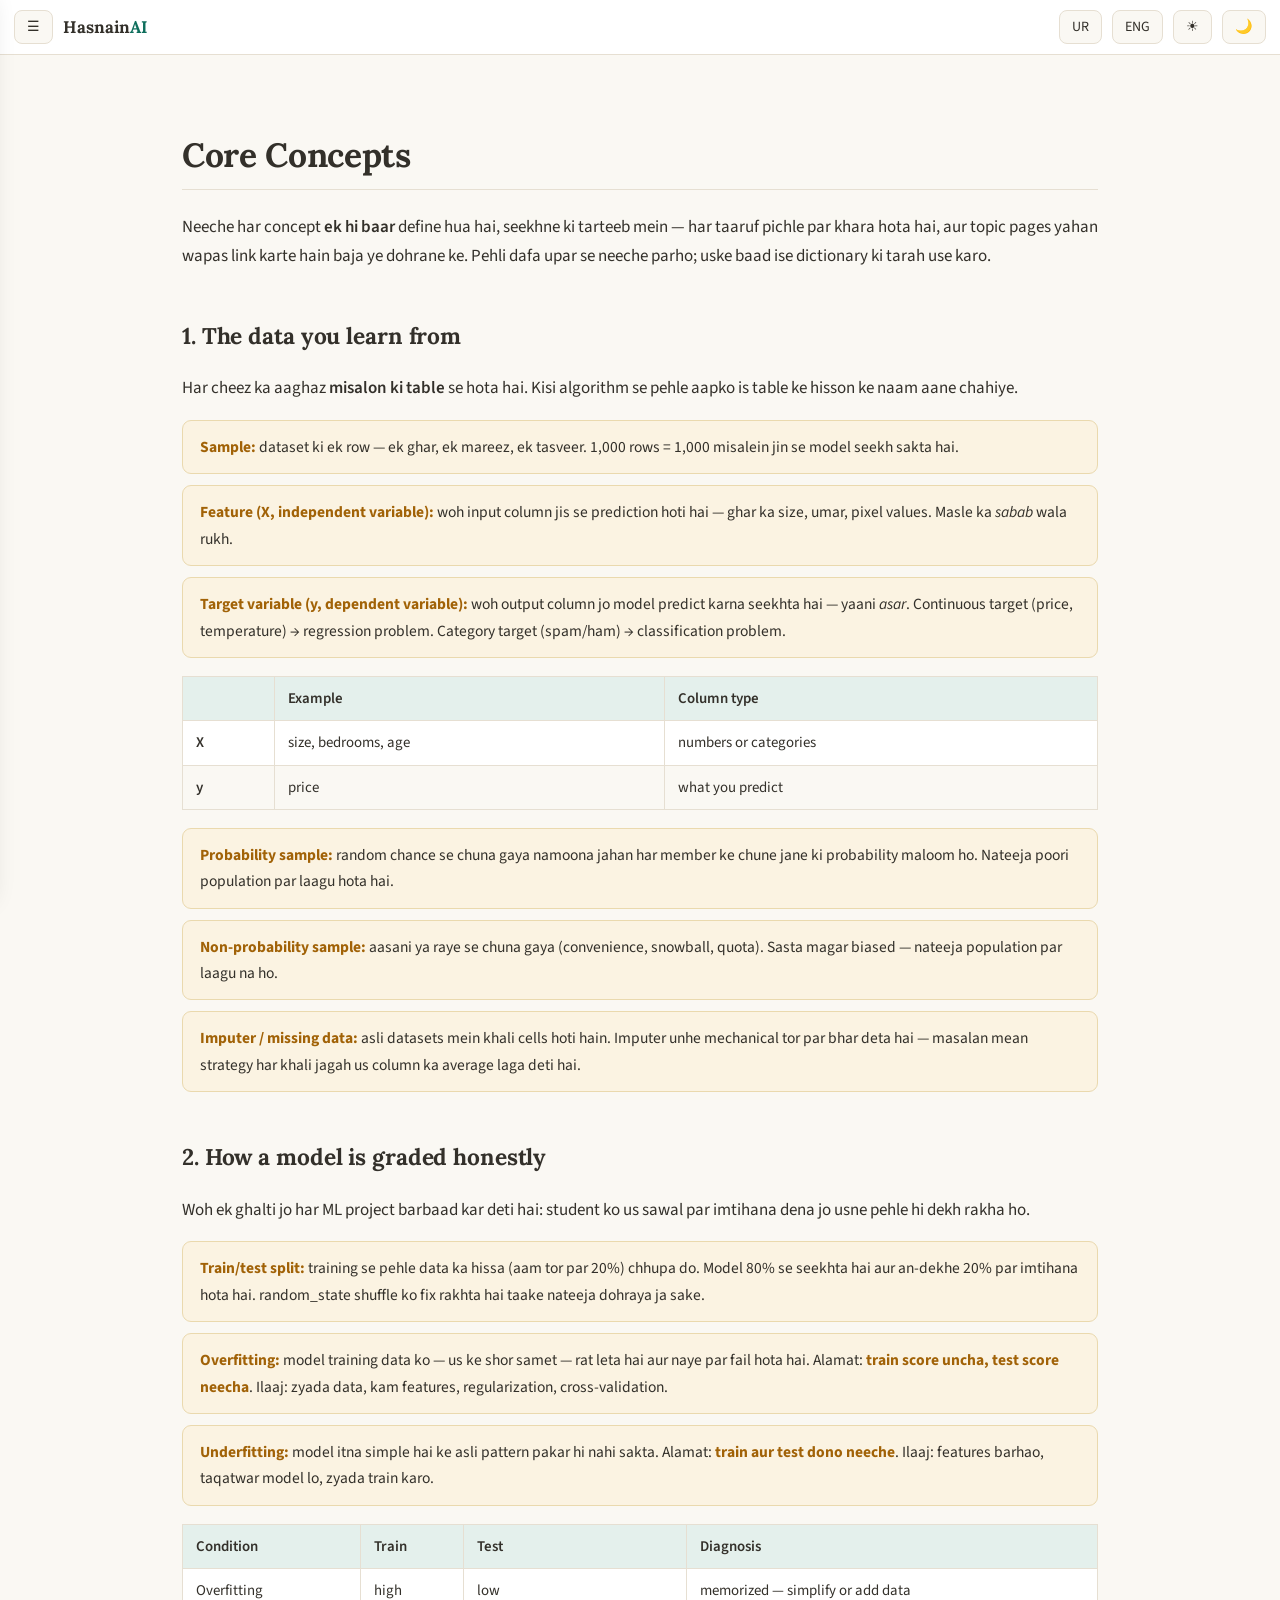
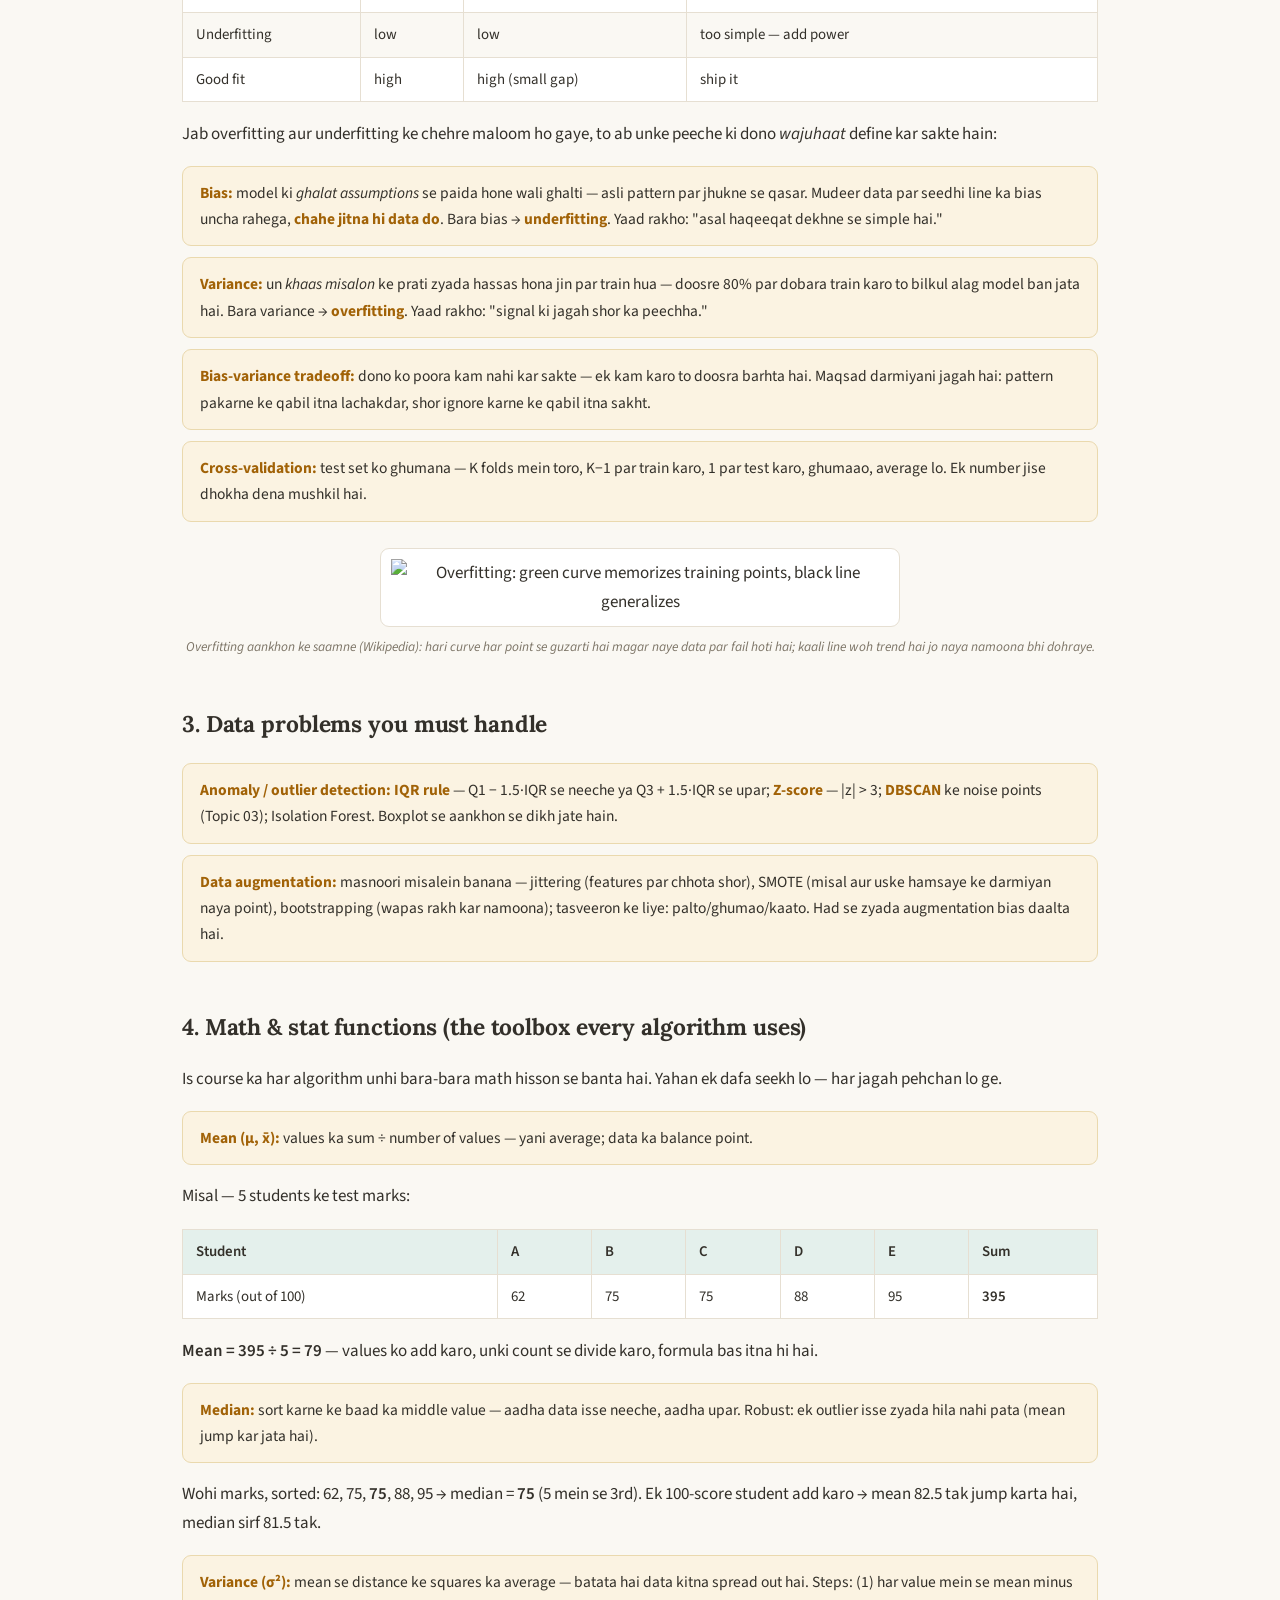
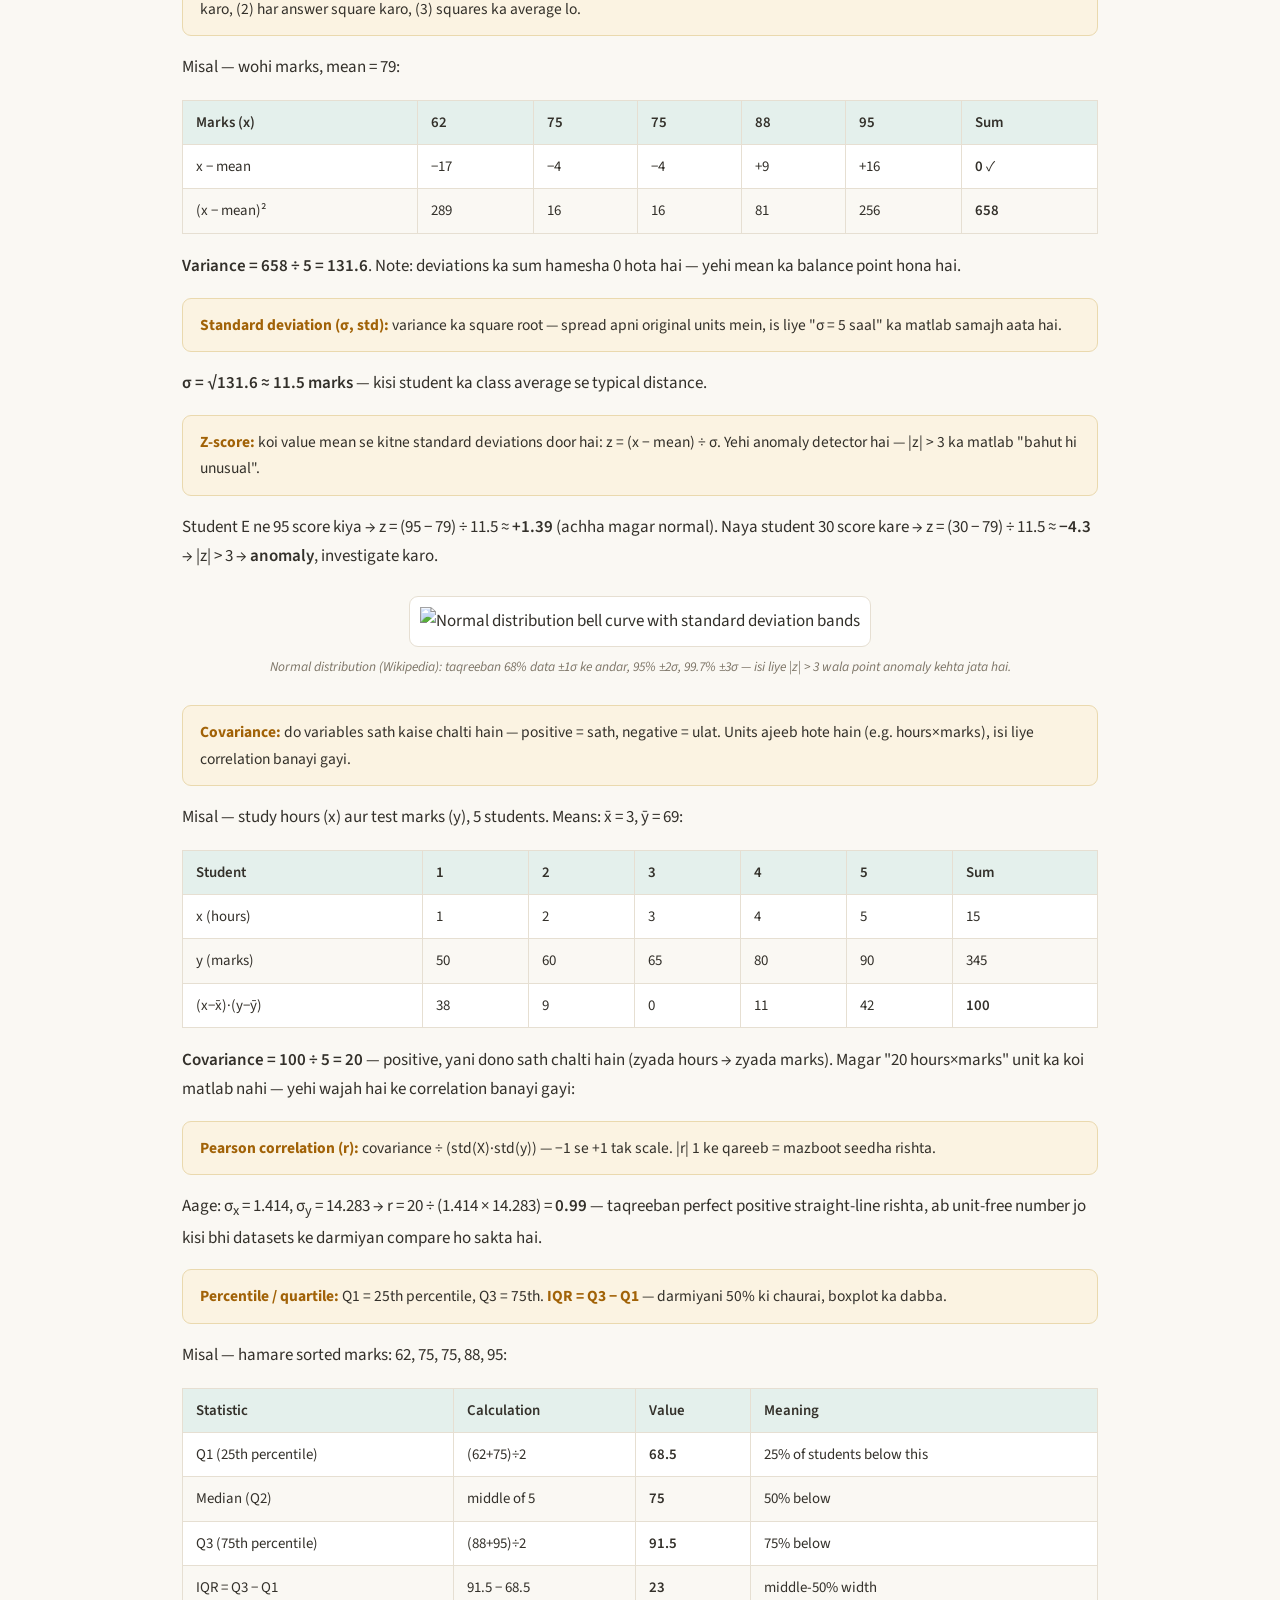
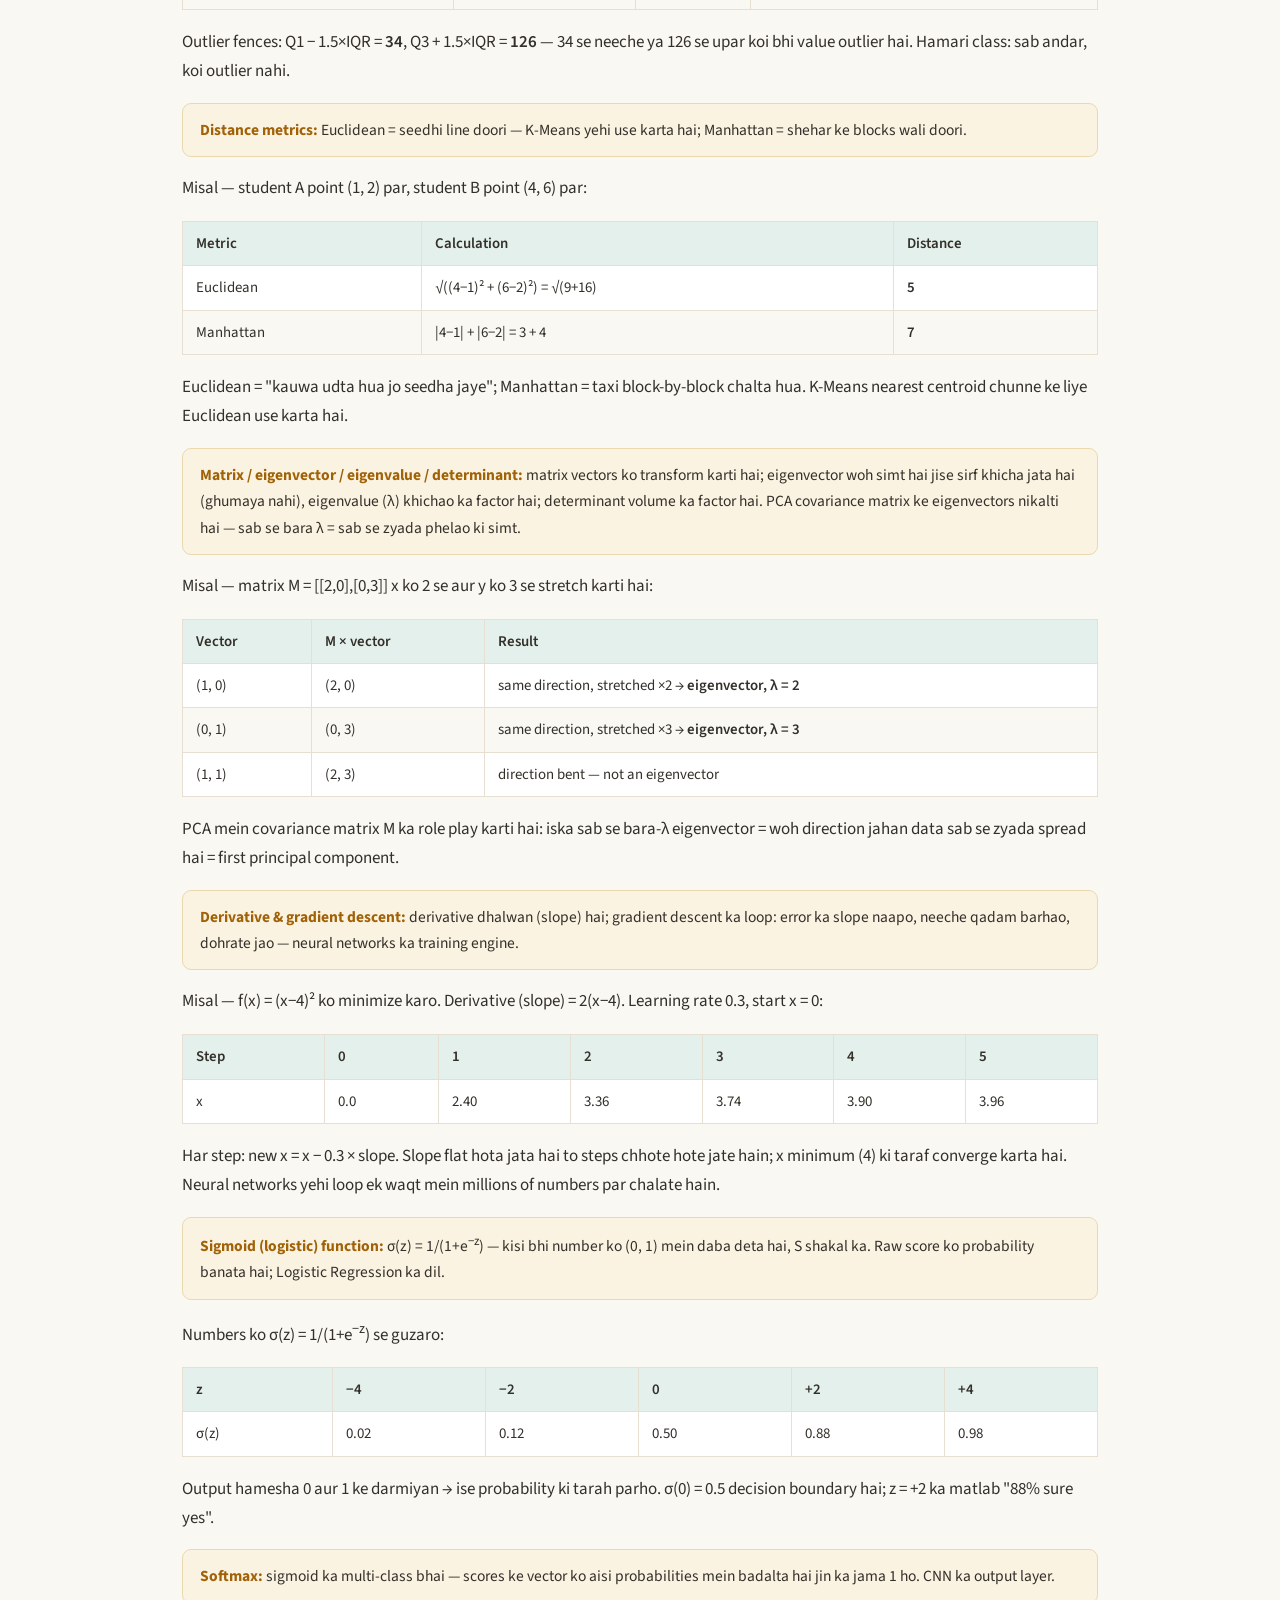
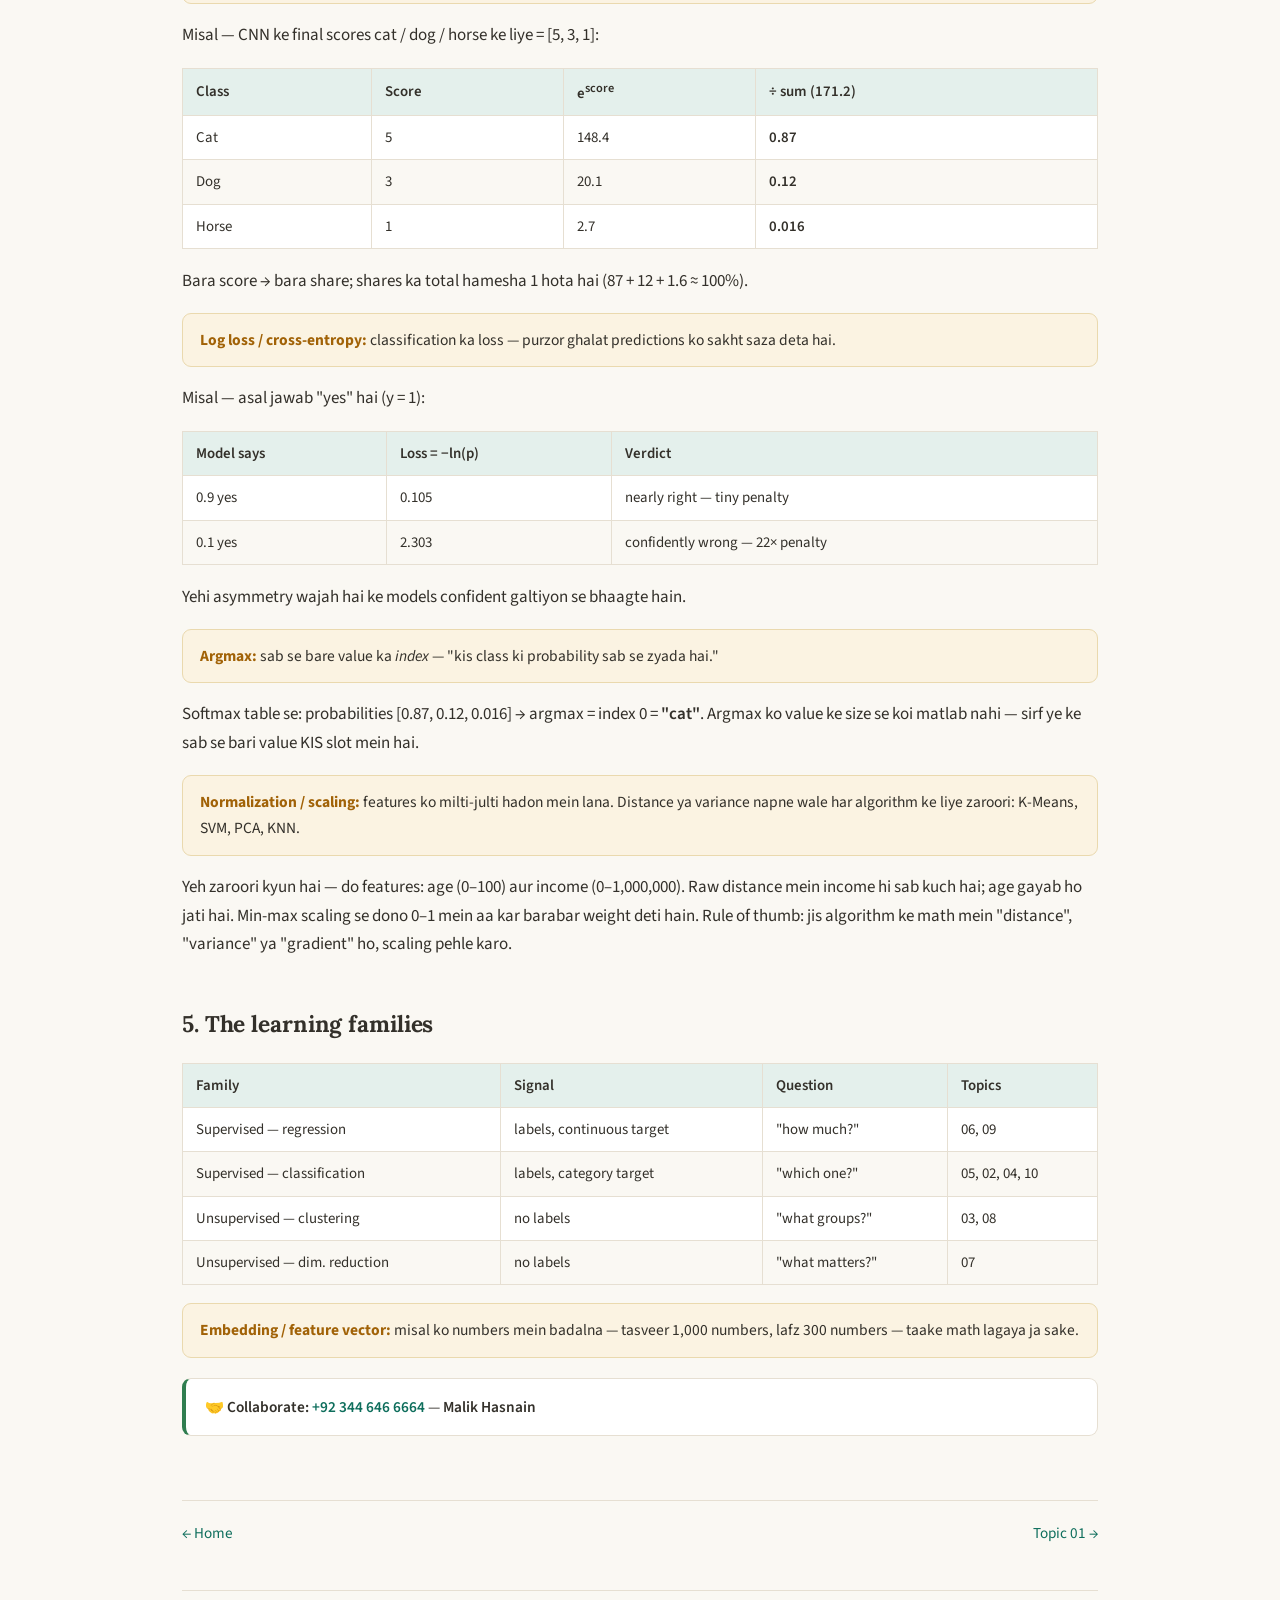
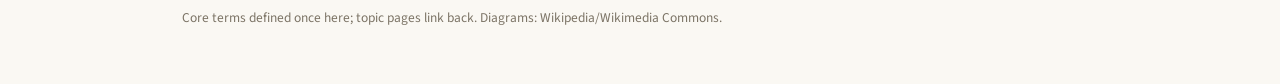
==== commit 704c0740: "Fix translations: headings stay English in both languages (56 RU headings removed, EN headings neutr" ====
--- a/concepts.html
+++ b/concepts.html
@@ -47,13 +47,11 @@
     </nav>
   </aside>
   <main>
-    <h1 class="en">Core Concepts</h1>
-    <h1 class="ru">Bunyadi Concepts</h1>
+    <h1>Core Concepts</h1>
     <p class="en">Each concept below is defined <b>once</b>, in learning order — every definition builds on the one before it, and the topic pages link back here instead of repeating. Read top to bottom the first time; afterwards use it as your dictionary.</p>
     <p class="ru">Neeche har concept <b>ek hi baar</b> define hua hai, seekhne ki tarteeb mein — har taaruf pichle par khara hota hai, aur topic pages yahan wapas link karte hain baja ye dohrane ke. Pehli dafa upar se neeche parho; uske baad ise dictionary ki tarah use karo.</p>
 
-    <h2 class="en">1. The data you learn from</h2>
-    <h2 class="ru">1. Woh data jis se seekha jata hai</h2>
+    <h2>1. The data you learn from</h2>
     <p class="en">Everything starts with a <b>table of examples</b>. Before any algorithm, you must be able to name the parts of that table.</p>
     <p class="ru">Har cheez ka aaghaz <b>misalon ki table</b> se hota hai. Kisi algorithm se pehle aapko is table ke hisson ke naam aane chahiye.</p>
     <div class="term"><b>Sample:</b> <span class="en">one row of the dataset — one house, one patient, one image. 1,000 rows = 1,000 samples the model can learn from.</span><span class="ru">dataset ki ek row — ek ghar, ek mareez, ek tasveer. 1,000 rows = 1,000 misalein jin se model seekh sakta hai.</span></div>
@@ -68,8 +66,7 @@
     <div class="term"><b>Non-probability sample:</b> <span class="en">chosen by convenience or judgment (convenience, snowball, quota). Cheaper, but biased — findings may not generalize.</span><span class="ru">aasani ya raye se chuna gaya (convenience, snowball, quota). Sasta magar biased — nateeja population par laagu na ho.</span></div>
     <div class="term"><b>Imputer / missing data:</b> <span class="en">real datasets have empty cells. An imputer fills them mechanically — e.g. <code>SimpleImputer(strategy='mean')</code> replaces each hole with that column's mean.</span><span class="ru">asli datasets mein khali cells hoti hain. Imputer unhe mechanical tor par bhar deta hai — masalan mean strategy har khali jagah us column ka average laga deti hai.</span></div>
 
-    <h2 class="en">2. How a model is graded honestly</h2>
-    <h2 class="ru">2. Model ka imaandaar imtihan</h2>
+    <h2>2. How a model is graded honestly</h2>
     <p class="en">The one mistake that ruins every ML project: grading a student on a question it has already seen.</p>
     <p class="ru">Woh ek ghalti jo har ML project barbaad kar deti hai: student ko us sawal par imtihana dena jo usne pehle hi dekh rakha ho.</p>
     <div class="term"><b>Train/test split:</b> <span class="en">hide part of the data (commonly 20%) before training. The model learns from the 80% and is graded on the unseen 20%. <code>random_state</code> freezes the shuffle so results are reproducible.</span><span class="ru">training se pehle data ka hissa (aam tor par 20%) chhupa do. Model 80% se seekhta hai aur an-dekhe 20% par imtihana hota hai. random_state shuffle ko fix rakhta hai taake nateeja dohraya ja sake.</span></div>
@@ -92,13 +89,11 @@
       <figcaption><span class="en">Overfitting made visible (Wikipedia): the green curve weaves through every point but fails on new data; the black line captures the reproducible trend.</span><span class="ru">Overfitting aankhon ke saamne (Wikipedia): hari curve har point se guzarti hai magar naye data par fail hoti hai; kaali line woh trend hai jo naya namoona bhi dohraye.</span></figcaption>
     </figure>
 
-    <h2 class="en">3. Data problems you must handle</h2>
-    <h2 class="ru">3. Data ke masail jin ka hal zaroori hai</h2>
+    <h2>3. Data problems you must handle</h2>
     <div class="term"><b>Anomaly / outlier detection:</b> <span class="en"><b>IQR rule</b> — below Q1 − 1.5·IQR or above Q3 + 1.5·IQR; <b>Z-score</b> — |z| &gt; 3; <b>DBSCAN</b> noise points (Topic 03); Isolation Forest. A boxplot shows them visually.</span><span class="ru"><b>IQR rule</b> — Q1 − 1.5·IQR se neeche ya Q3 + 1.5·IQR se upar; <b>Z-score</b> — |z| &gt; 3; <b>DBSCAN</b> ke noise points (Topic 03); Isolation Forest. Boxplot se aankhon se dikh jate hain.</span></div>
     <div class="term"><b>Data augmentation:</b> <span class="en">creating synthetic examples — jittering (small noise on features), SMOTE (synthetic point between a sample and a neighbor), bootstrapping (sampling with replacement); images: flip/rotate/crop. Overdone augmentation adds bias.</span><span class="ru">masnoori misalein banana — jittering (features par chhota shor), SMOTE (misal aur uske hamsaye ke darmiyan naya point), bootstrapping (wapas rakh kar namoona); tasveeron ke liye: palto/ghumao/kaato. Had se zyada augmentation bias daalta hai.</span></div>
 
-    <h2 class="en">4. Math &amp; stat functions (the toolbox every algorithm uses)</h2>
-    <h2 class="ru">4. Math aur stat functions (har algorithm ka toolbox)</h2>
+    <h2>4. Math &amp; stat functions (the toolbox every algorithm uses)</h2>
     <p class="en">Every algorithm in this course is built from the same dozen math parts. Learn them once here, recognize them everywhere.</p>
     <p class="ru">Is course ka har algorithm unhi bara-bara math hisson se banta hai. Yahan ek dafa seekh lo — har jagah pehchan lo ge.</p>
     <div class="term"><b>Mean (μ, x̄):</b> <span class="en">sum of all values ÷ number of values — the average, the balance point of the data.</span><span class="ru">values ka sum ÷ number of values — yani average; data ka balance point.</span></div>
@@ -222,8 +217,7 @@
 
     <p><span class="en">Why it matters — two features: age (0–100) and income (0–1,000,000). Raw distance is dominated by income; age becomes invisible. Min-max scale both to 0–1 and they weigh equally. Rule of thumb: any algorithm whose math contains "distance", "variance" or "gradient" needs scaling first.</span><span class="ru">Yeh zaroori kyun hai — do features: age (0–100) aur income (0–1,000,000). Raw distance mein income hi sab kuch hai; age gayab ho jati hai. Min-max scaling se dono 0–1 mein aa kar barabar weight deti hain. Rule of thumb: jis algorithm ke math mein "distance", "variance" ya "gradient" ho, scaling pehle karo.</span></p>
 
-    <h2 class="en">5. The learning families</h2>
-    <h2 class="ru">5. Learning ki qismein</h2>
+    <h2>5. The learning families</h2>
     <table>
       <tr><th>Family</th><th>Signal</th><th>Question</th><th>Topics</th></tr>
       <tr><td>Supervised — regression</td><td>labels, continuous target</td><td>"how much?"</td><td>06, 09</td></tr>
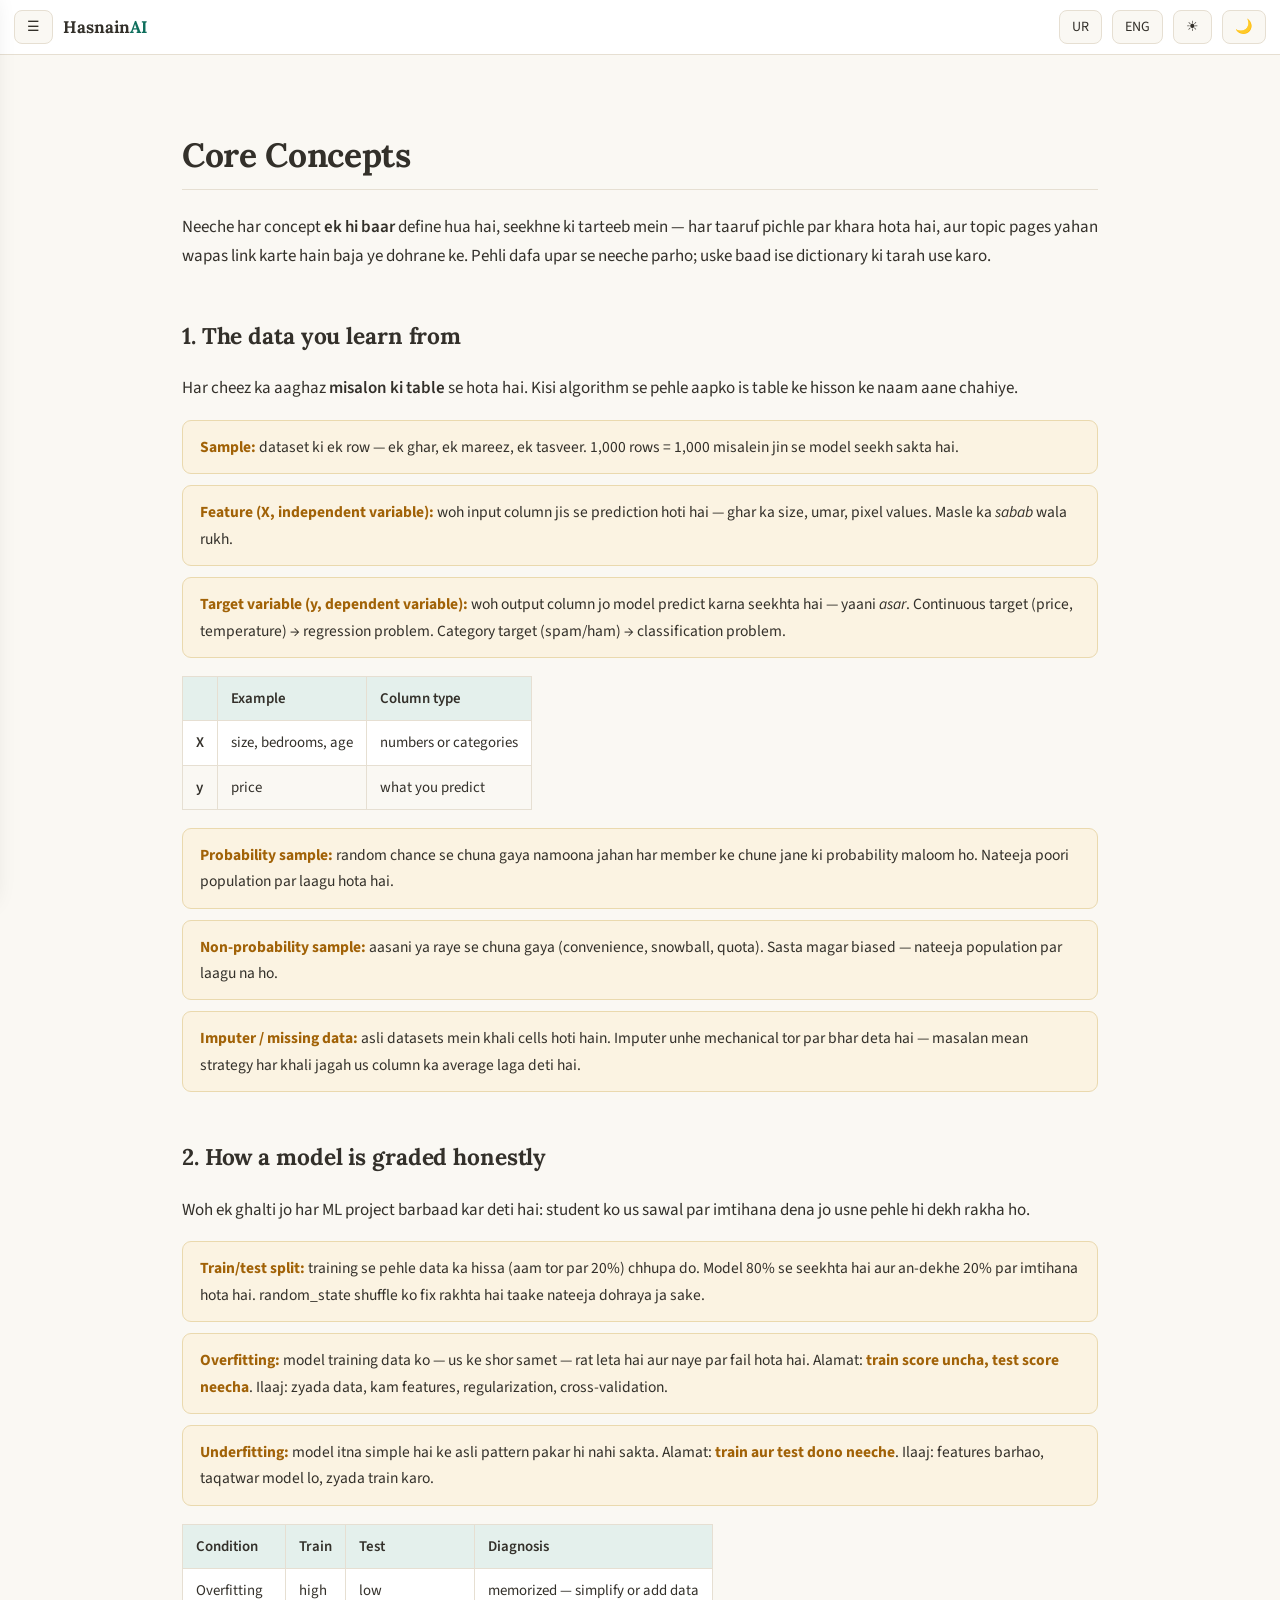
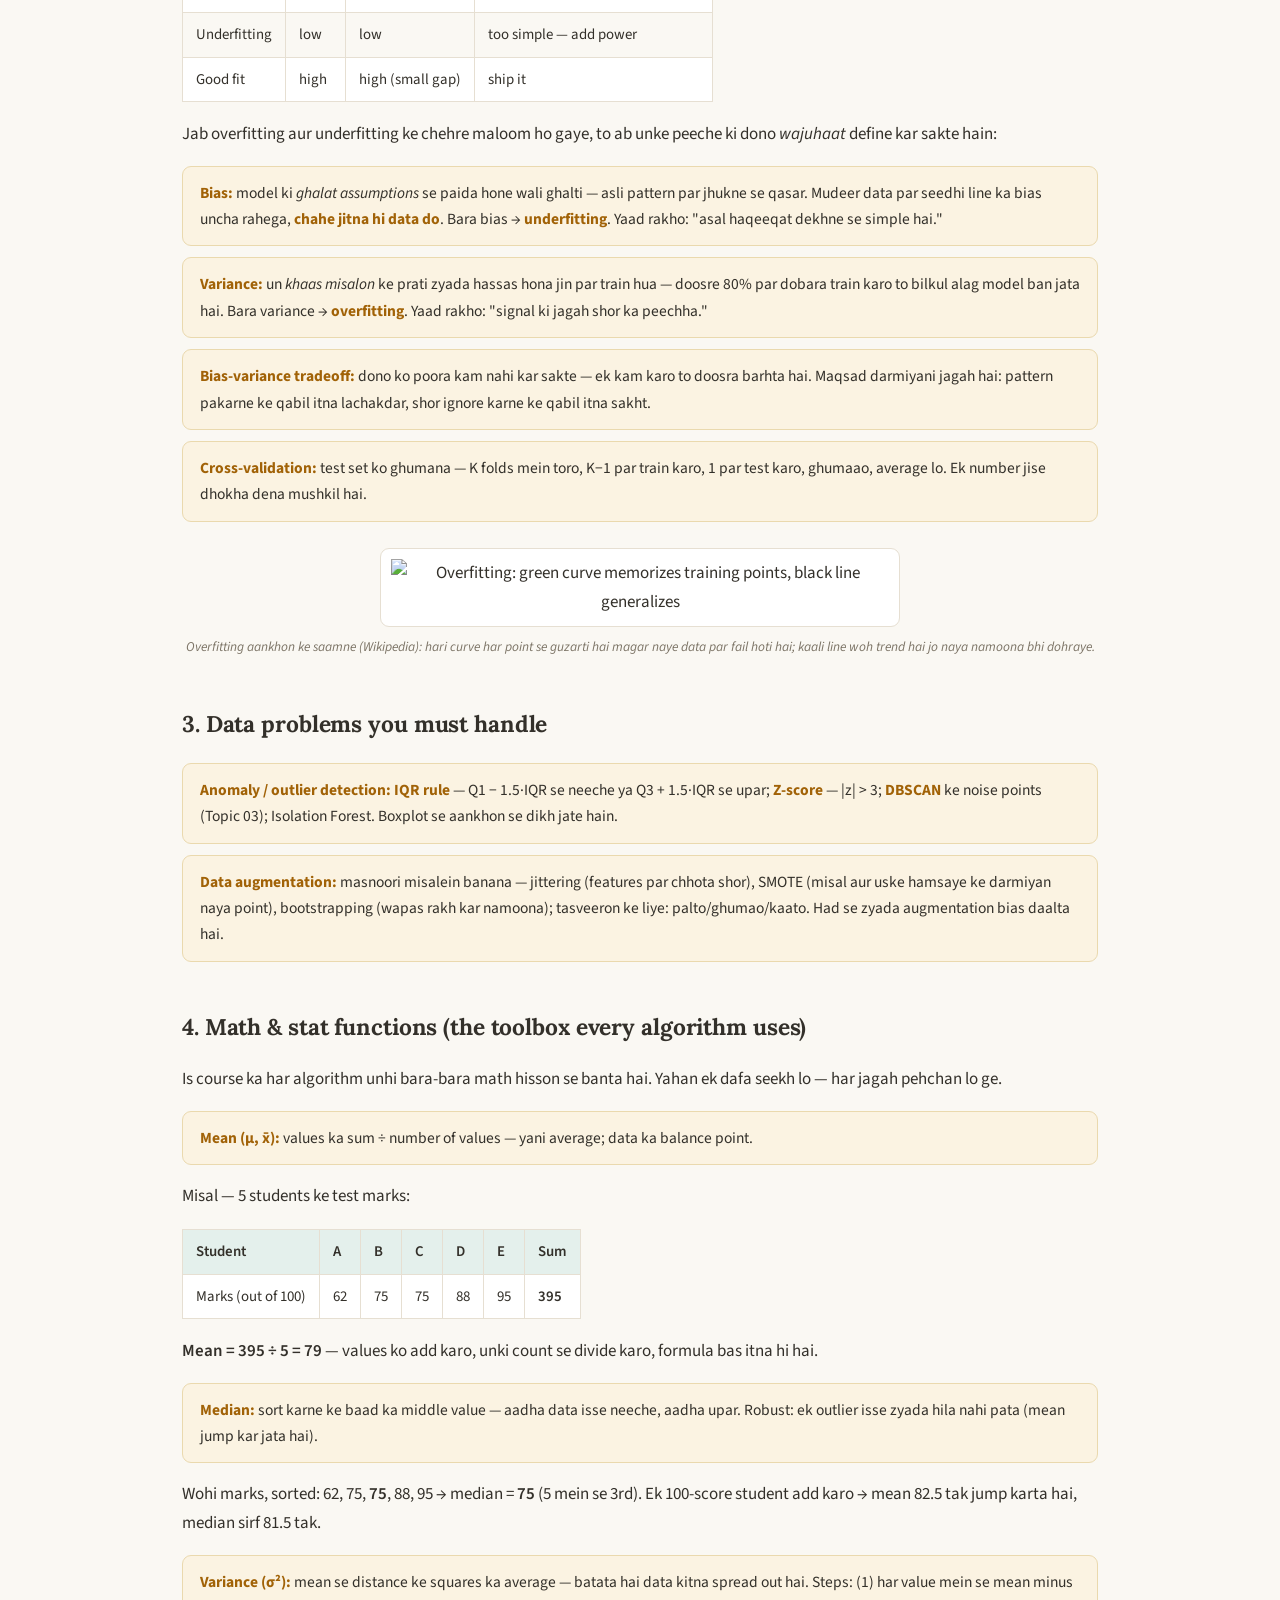
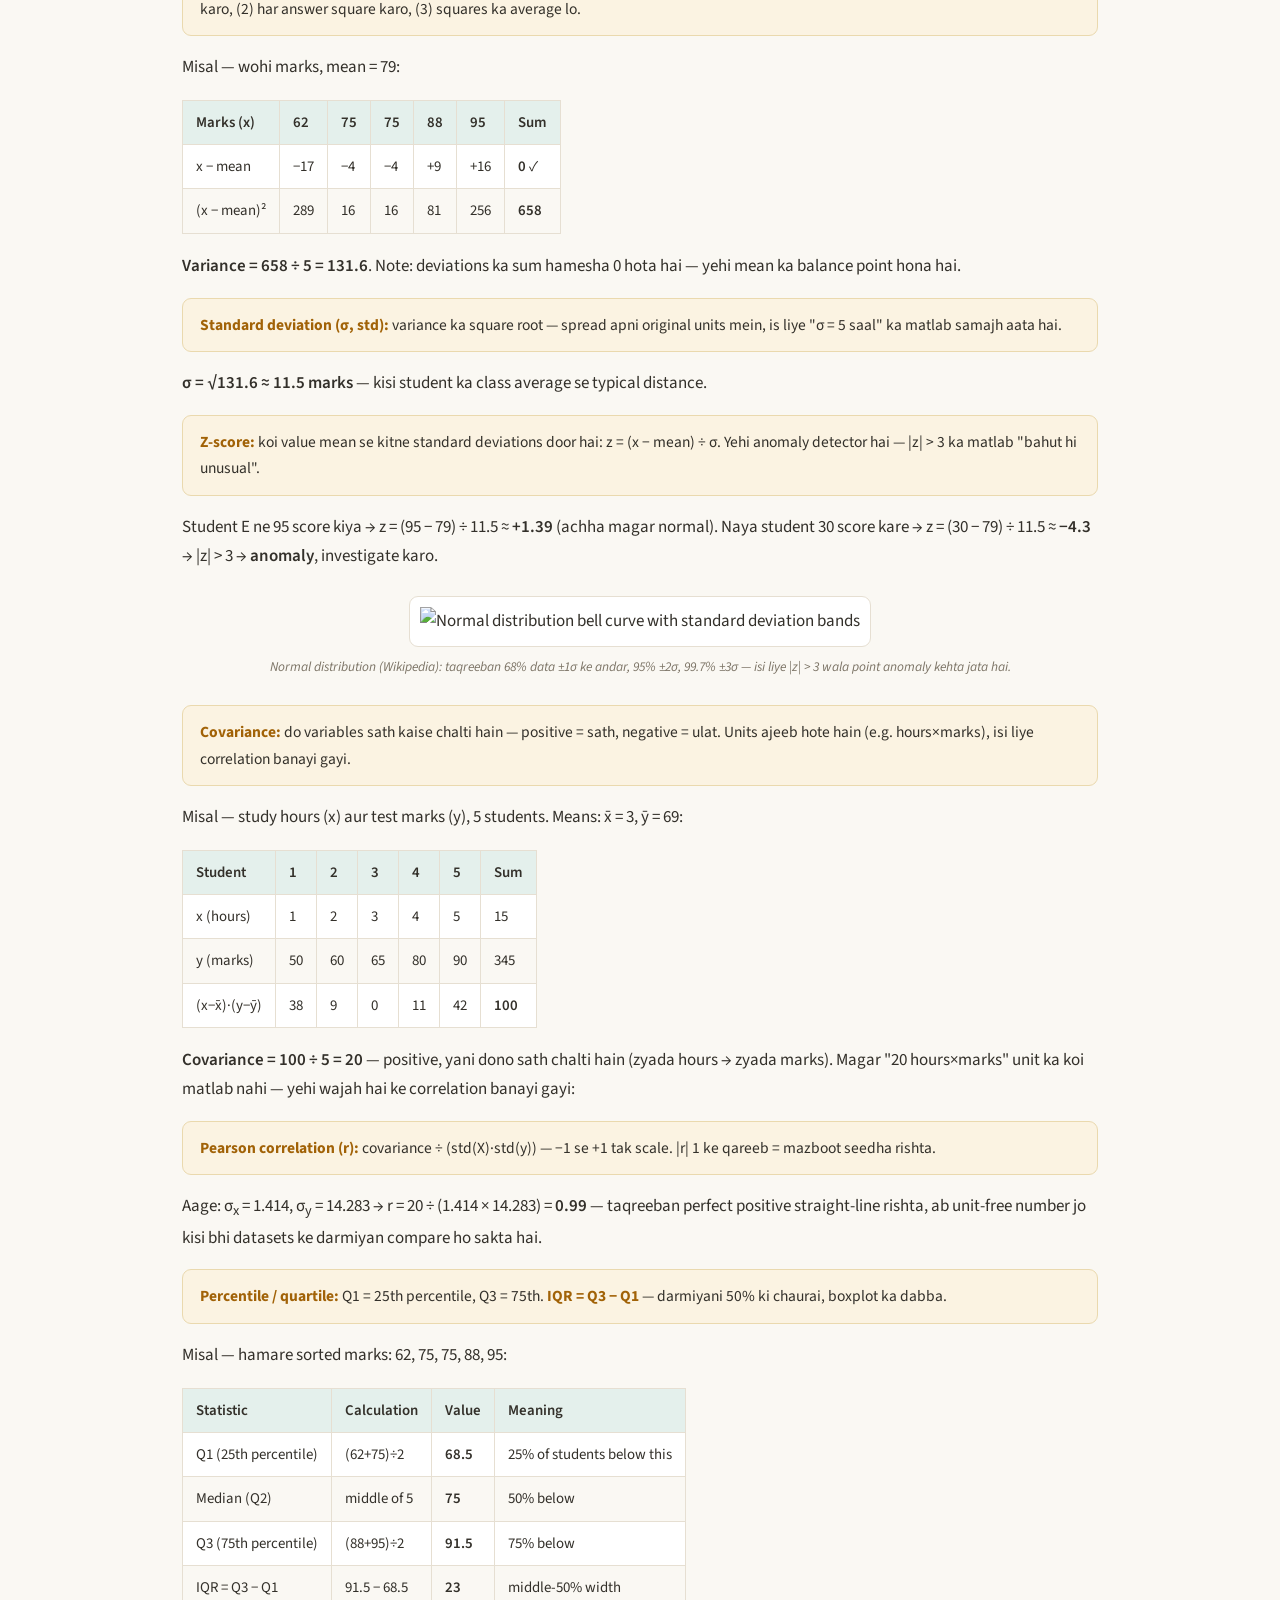
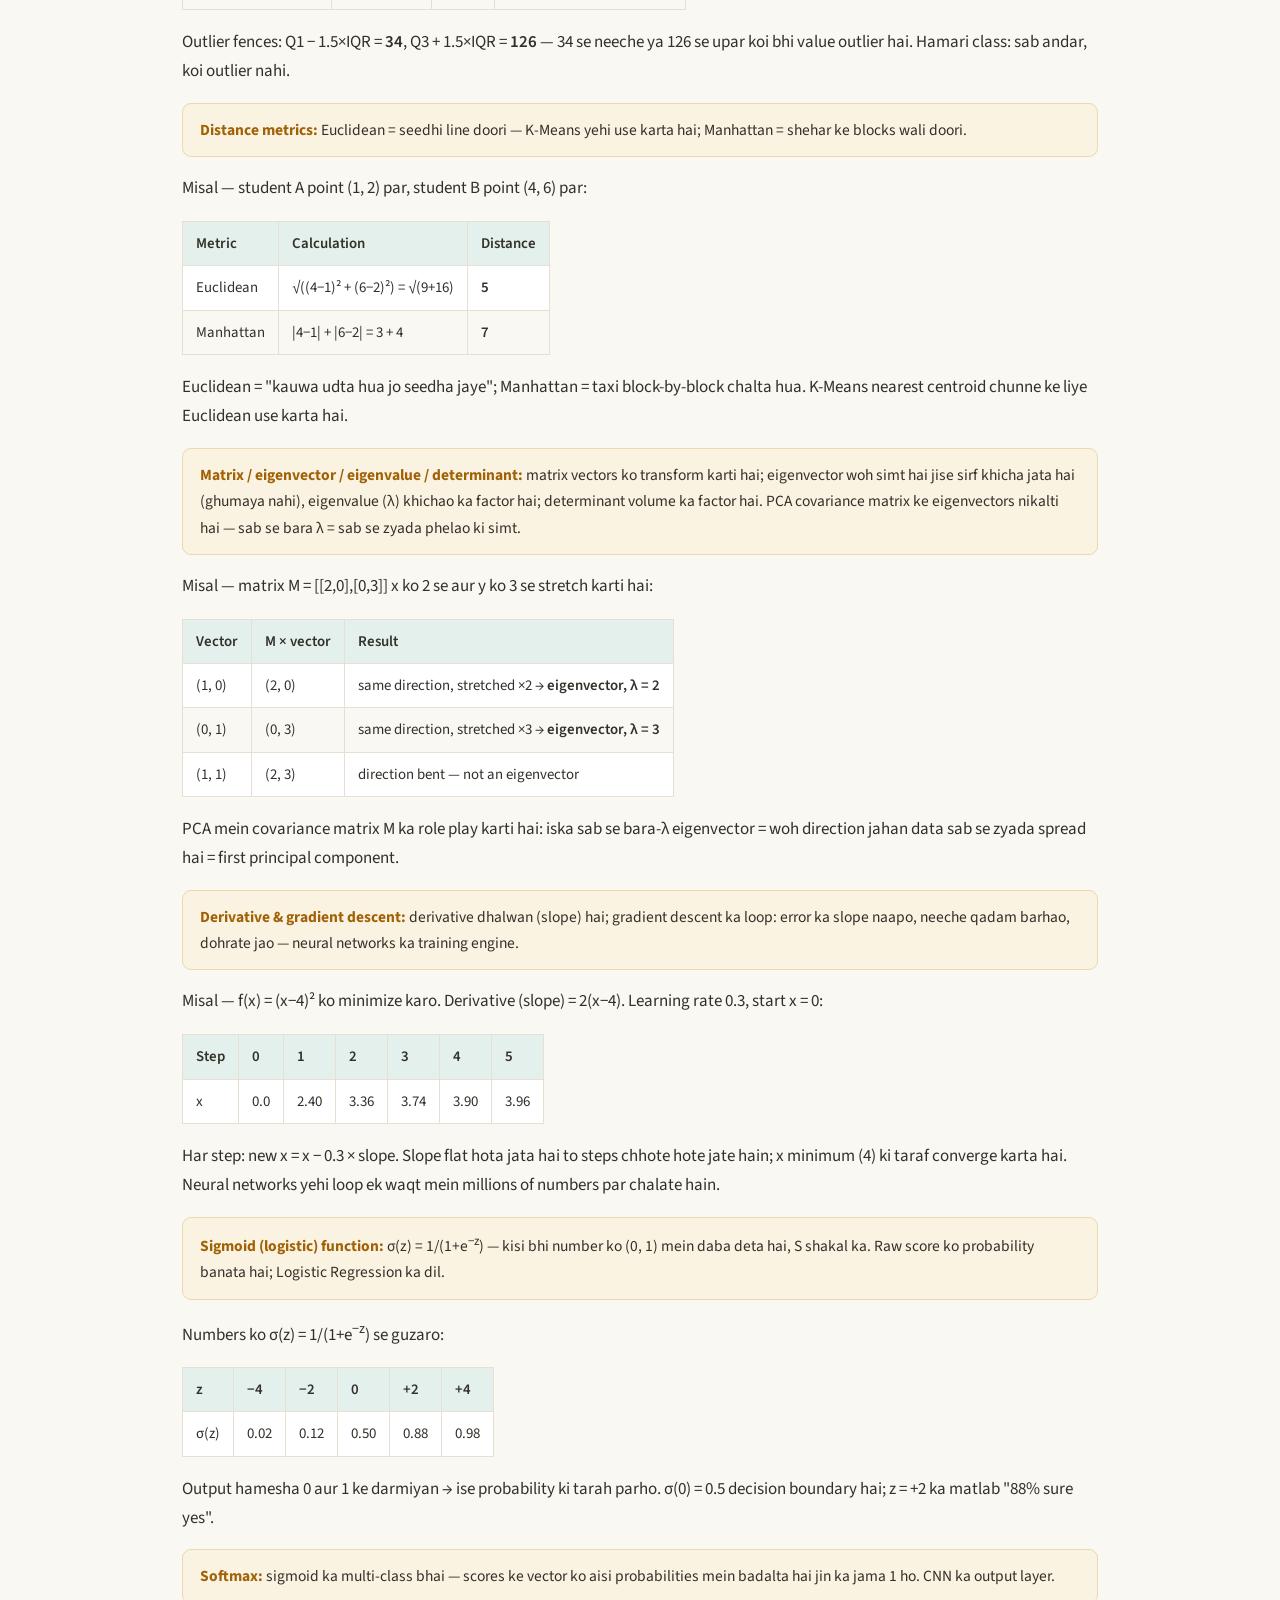
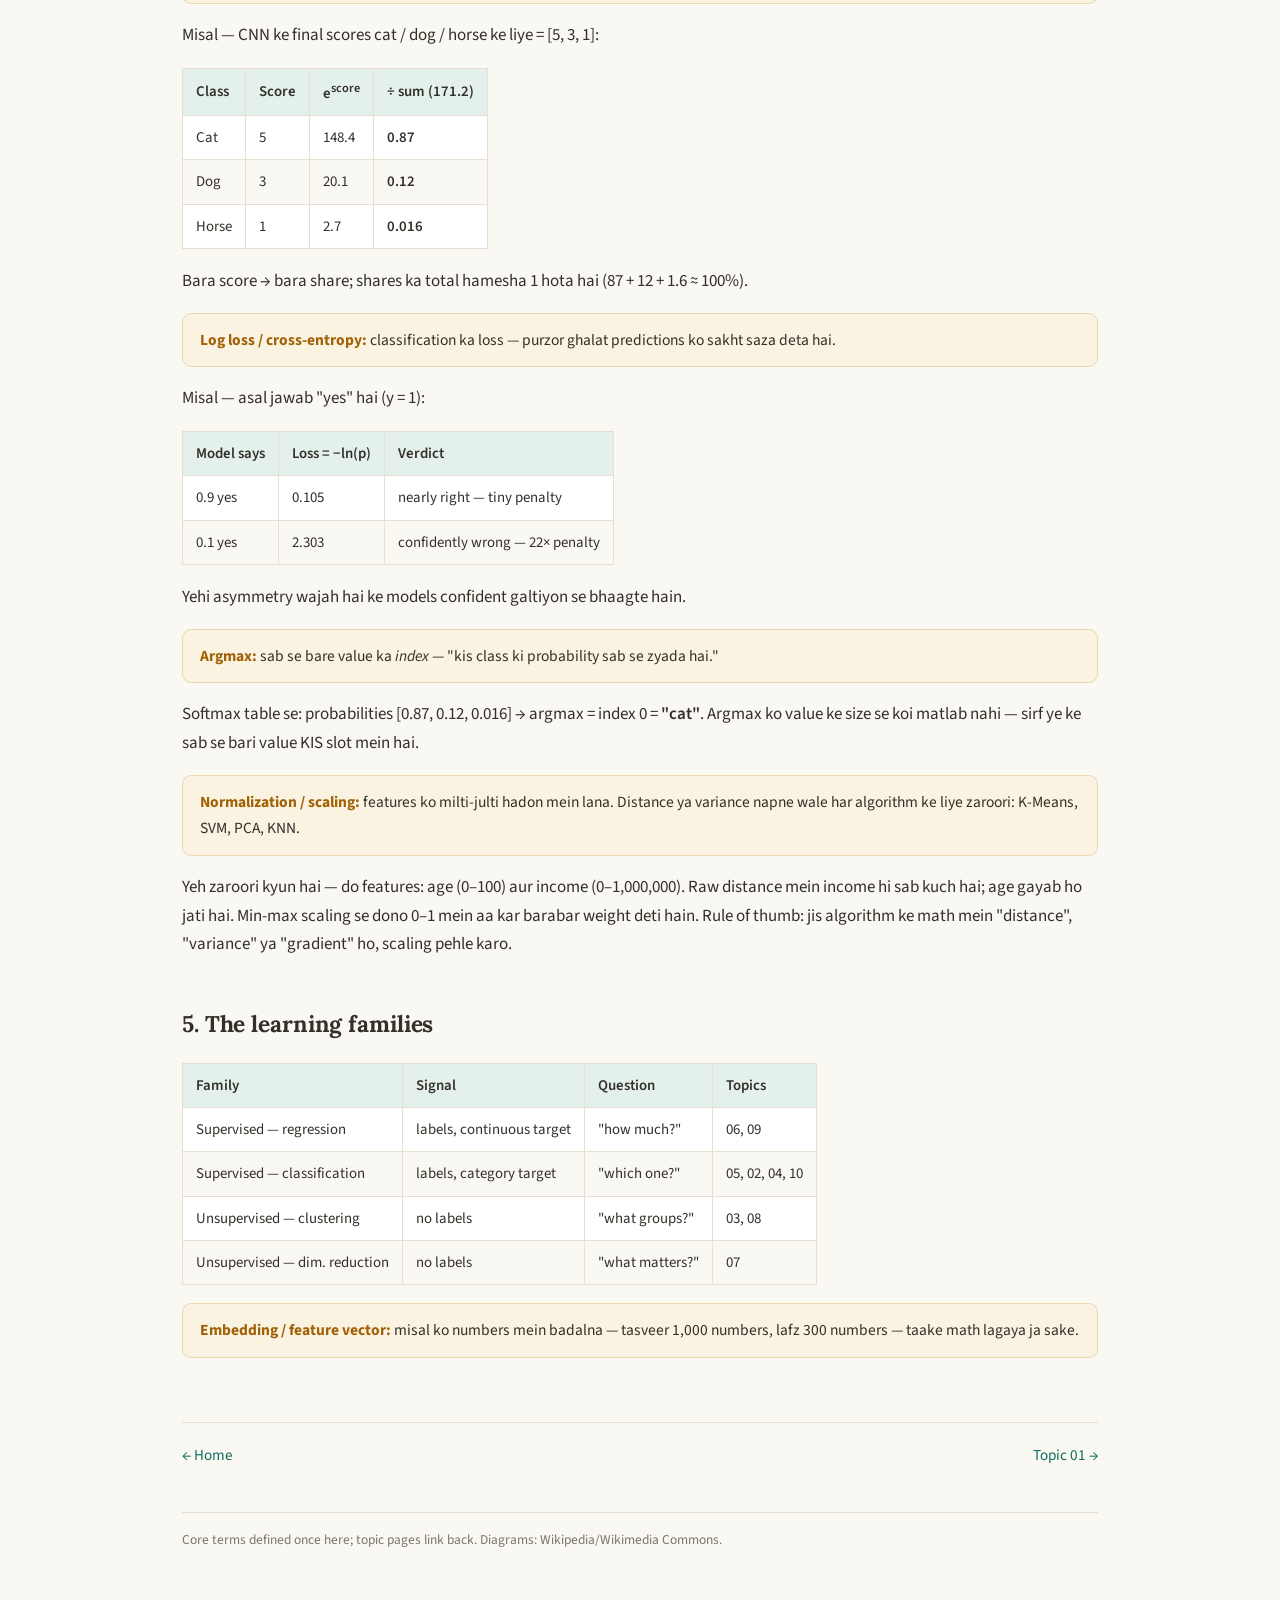
==== commit d667b9f3: "Remove bottom-of-page Collaborate callouts (index + concepts); WhatsApp contact stays in sidebar box" ====
--- a/concepts.html
+++ b/concepts.html
@@ -225,12 +225,7 @@
       <tr><td>Unsupervised — clustering</td><td>no labels</td><td>"what groups?"</td><td>03, 08</td></tr>
       <tr><td>Unsupervised — dim. reduction</td><td>no labels</td><td>"what matters?"</td><td>07</td></tr>
     </table>
-    <div class="term"><b>Embedding / feature vector:</b> <span class="en">representing a sample as numbers — an image as 1,000 numbers, a word as 300 — so math can be applied.</span><span class="ru">misal ko numbers mein badalna — tasveer 1,000 numbers, lafz 300 numbers — taake math lagaya ja sake.</span></div>
-
-    <div class="callout green">
-      <b>🤝 Collaborate:</b> <a href="https://wa.me/923446466664" target="_blank" rel="noopener"><b>+92 344 646 6664</b></a> — <b>Malik Hasnain</b>
-    </div>
-    <div class="prevnext">
+    <div class="term"><b>Embedding / feature vector:</b> <span class="en">representing a sample as numbers — an image as 1,000 numbers, a word as 300 — so math can be applied.</span><span class="ru">misal ko numbers mein badalna — tasveer 1,000 numbers, lafz 300 numbers — taake math lagaya ja sake.</span></div><div class="prevnext">
       <a href="index.html">← Home</a>
       <a href="topics/confusion-matrix.html">Topic 01 →</a>
     </div>
--- a/assets/style.css
+++ b/assets/style.css
@@ -21,6 +21,7 @@
 * { box-sizing: border-box; }
 [hidden] { display: none !important; }  /* language toggle must beat any display rule */
 html { scroll-behavior: smooth; }
+html, body { max-width: 100%; overflow-x: hidden; }  /* no horizontal scroll, any screen */
 body { padding-top: 47px; }
 main > *, .term, .qa, .callout { transition: opacity .18s ease, transform .18s ease; }
 .lang-fading main > * { opacity: 0; transform: translateY(4px); }
@@ -68,7 +69,7 @@
 }
 h2 { font-family: var(--serif); font-size: 1.42rem; margin-top: 46px; color: var(--text); letter-spacing: -0.005em; }
 h3 { font-family: var(--sans); font-size: 1.08rem; font-weight: 700; margin-top: 28px; }
-p, li { color: var(--text); }
+p, li, td, th, .term, .qa { overflow-wrap: break-word; }
 strong, b { font-weight: 600; }
 
 .meta { display: flex; gap: 8px; flex-wrap: wrap; margin: 16px 0 28px; }
@@ -93,7 +94,7 @@
 .formula .note { font-family: var(--sans); color: var(--muted); font-size: .87rem; margin-top: 7px; }
 
 pre {
-  position: relative; background: var(--ink-dark); border: 1px solid #2E333B;
+  position: relative; max-width: 100%; background: var(--ink-dark); border: 1px solid #2E333B;
   border-radius: 10px; padding: 18px; overflow-x: auto; font-size: .86rem; line-height: 1.6;
   box-shadow: 0 1px 3px rgba(40,35,25,.08);
 }
@@ -107,10 +108,11 @@
 .block-label { font-size: .8rem; font-weight: 700; color: var(--green); margin: 30px 0 6px; font-family: var(--mono); letter-spacing: .02em; }
 
 figure { margin: 26px 0; text-align: center; }
-figure img { max-width: 100%; border-radius: 9px; background: #fff; padding: 10px; border: 1px solid var(--border); }
+figure img { max-width: 100%; height: auto; border-radius: 9px; background: #fff; padding: 10px; border: 1px solid var(--border); }
 figcaption { font-size: .84rem; color: var(--muted); margin-top: 9px; font-style: italic; }
 
-table { border-collapse: collapse; width: 100%; margin: 18px 0; font-size: .93rem; }
+table { border-collapse: collapse; width: 100%; margin: 18px 0; font-size: .93rem;
+  display: block; overflow-x: auto; max-width: 100%; -webkit-overflow-scrolling: touch; }
 th, td { border: 1px solid var(--border); padding: 9px 13px; text-align: left; }
 th { background: var(--accent-soft); color: var(--text); font-weight: 600; }
 tbody tr:nth-child(even) { background: #FFFFFF; }
@@ -126,7 +128,7 @@
 .qa .q { background: var(--bg); padding: 11px 17px; font-weight: 700; font-size: .96rem; }
 .qa .a { padding: 11px 17px; border-top: 1px solid var(--border); font-size: .95rem; }
 
-.grid { display: grid; grid-template-columns: repeat(auto-fill, minmax(262px, 1fr)); gap: 15px; margin: 22px 0; }
+.grid { display: grid; grid-template-columns: repeat(auto-fill, minmax(min(262px, 100%), 1fr)); gap: 15px; margin: 22px 0; }
 .card {
   background: var(--card); border: 1px solid var(--border); border-radius: 11px; padding: 20px;
   transition: border-color .15s, box-shadow .15s;
@@ -170,6 +172,13 @@
 .backdrop { display: none; position: fixed; inset: 0; background: rgba(20,17,10,.45); z-index: 55; }
 
 .backdrop.show { display: block; }
+@media (min-width: 901px) and (max-width: 1199px) {
+  main { padding: 64px 36px 40px; }        /* tablet/laptop */
+}
+@media (min-width: 1400px) {
+  main { padding: 80px 64px 48px; }        /* big screens: roomier */
+  body { font-size: 18px; }                /* larger type on big displays */
+}
 @media (max-width: 900px) {
   main { padding: 60px 18px 24px; max-width: 100%; }
   h1 { font-size: 1.6rem; }
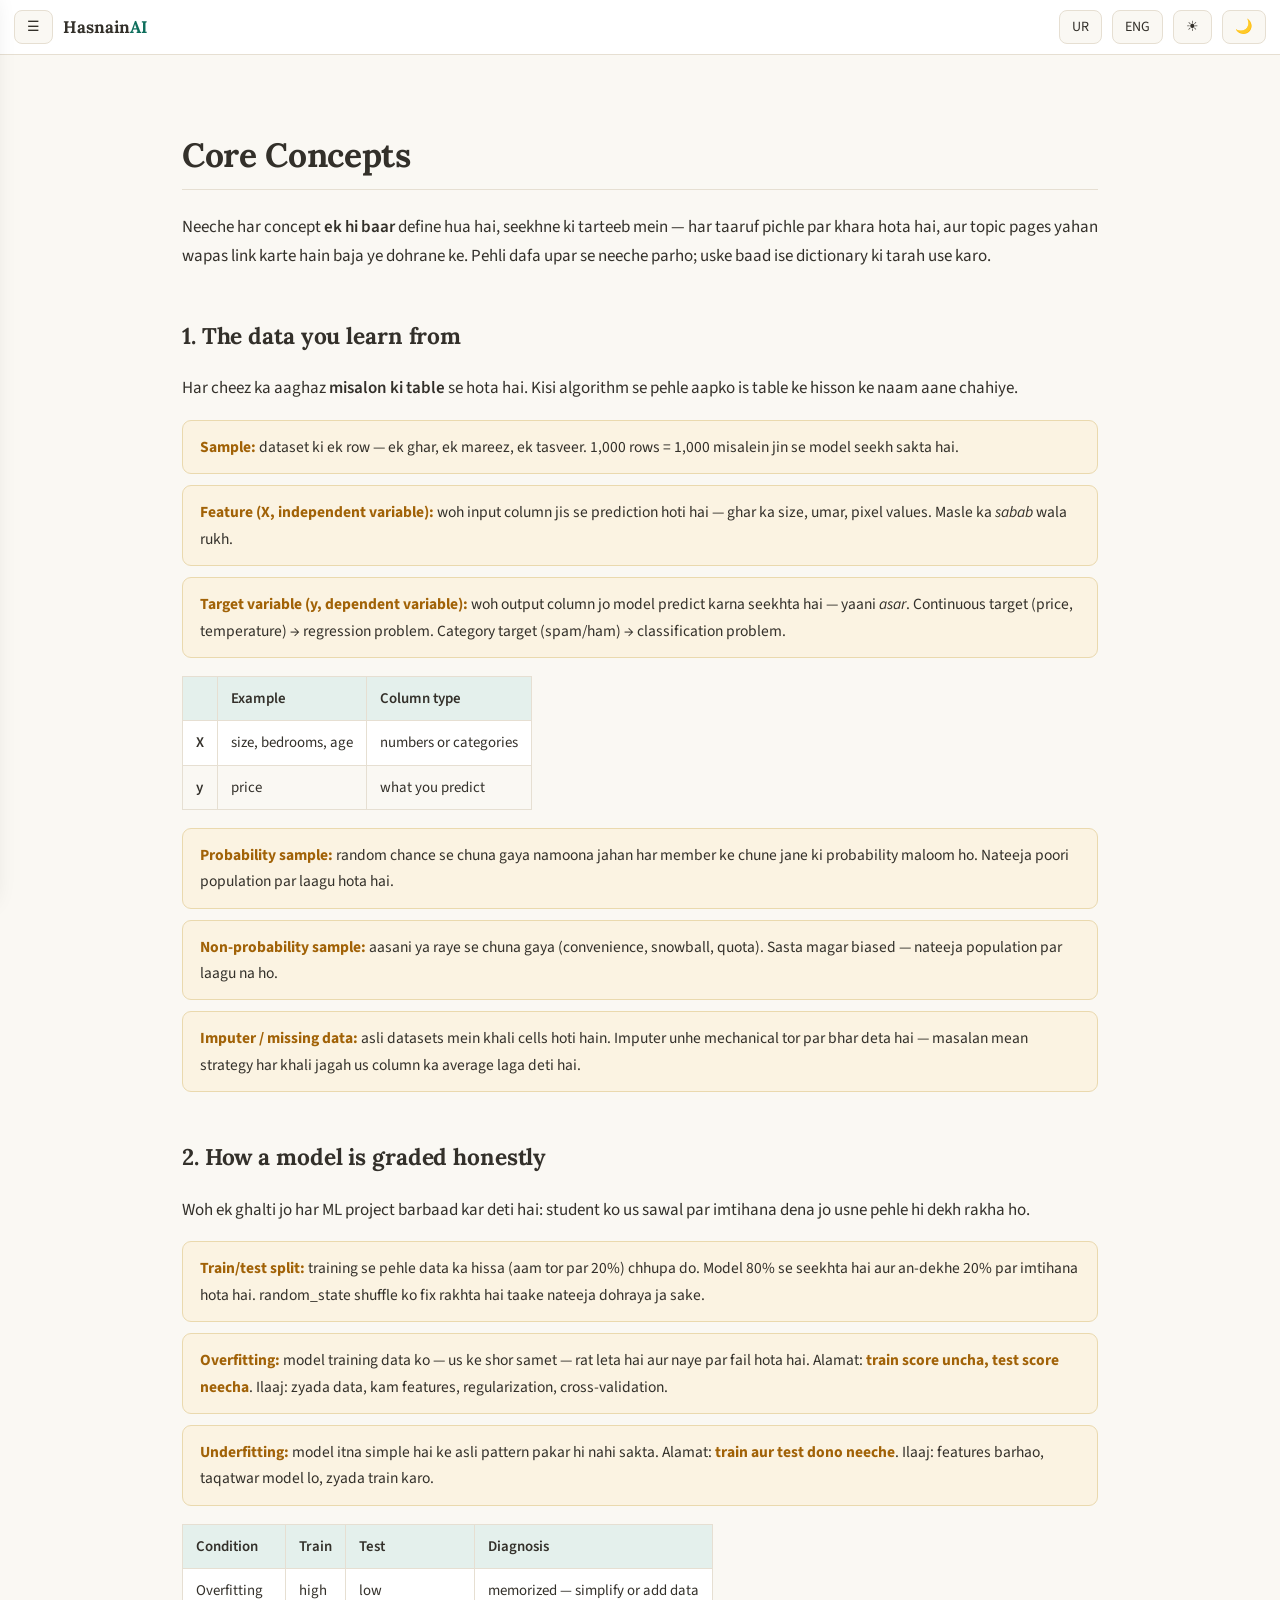
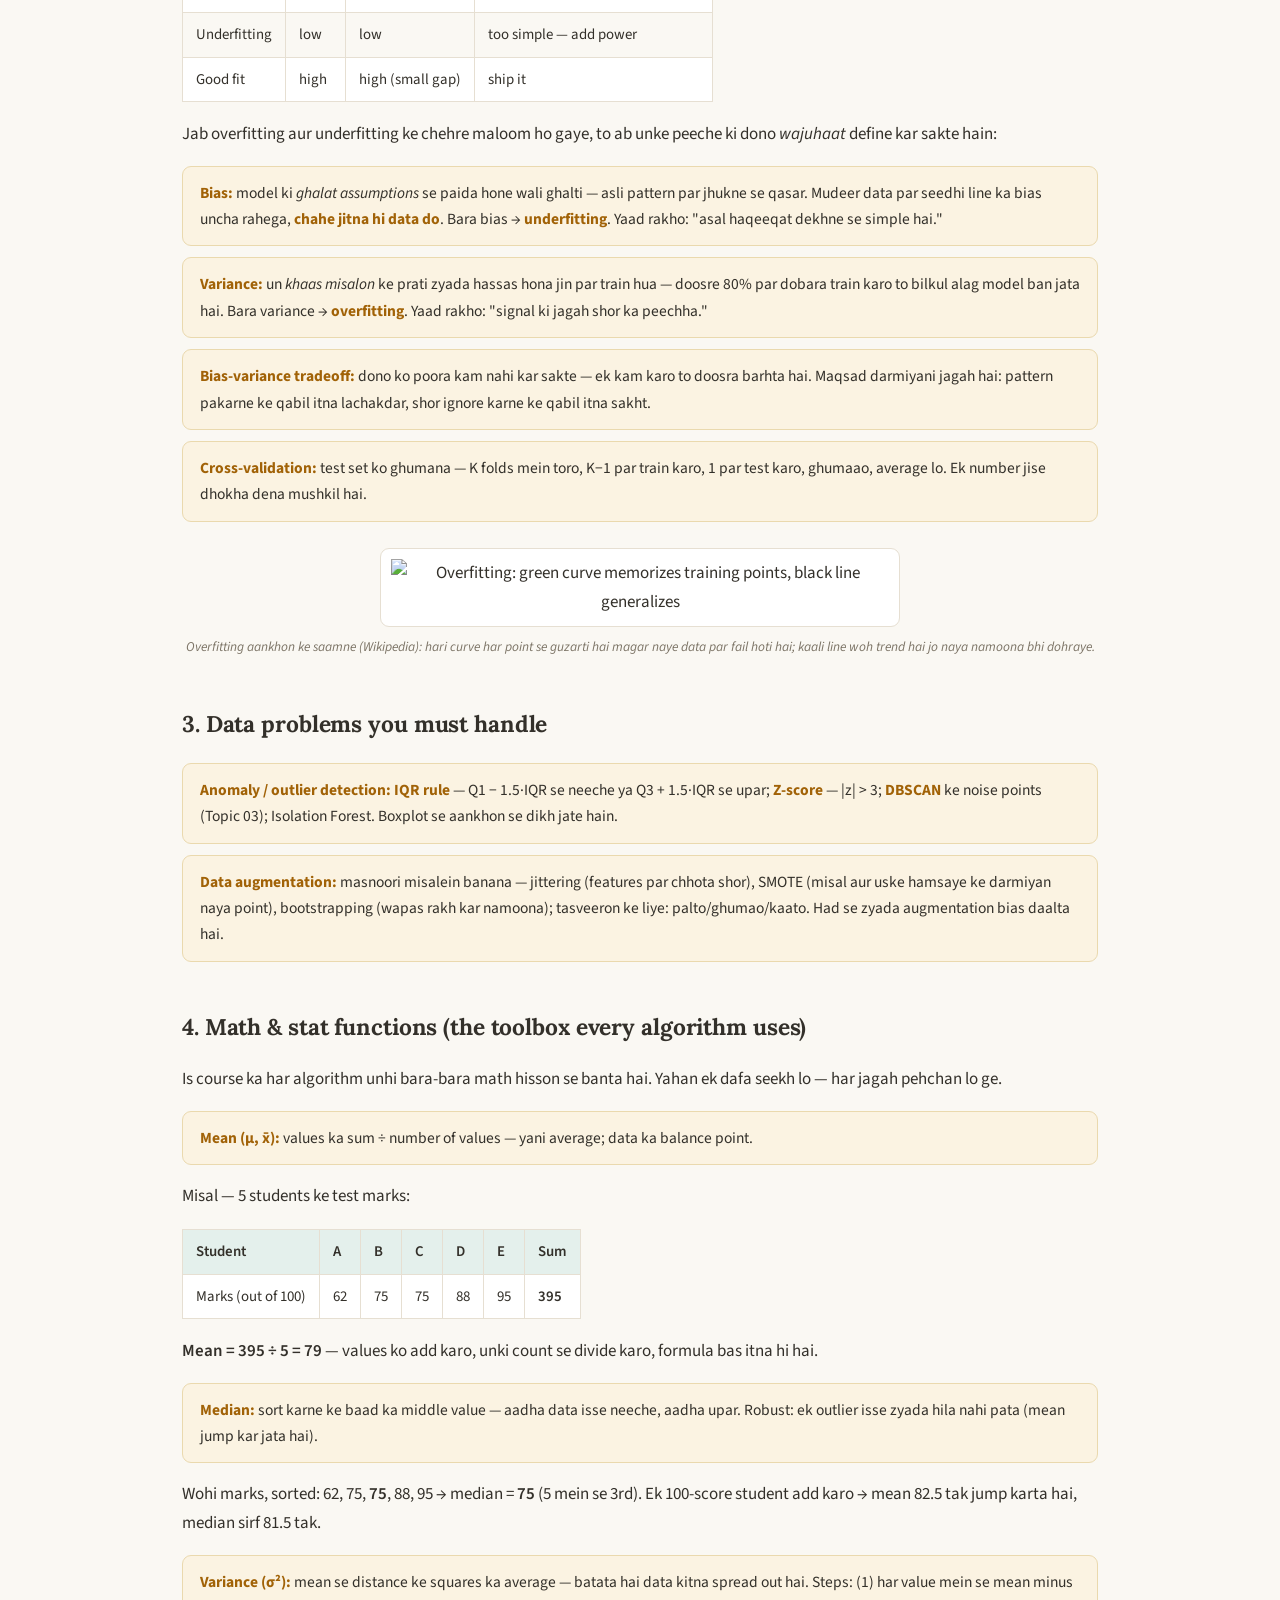
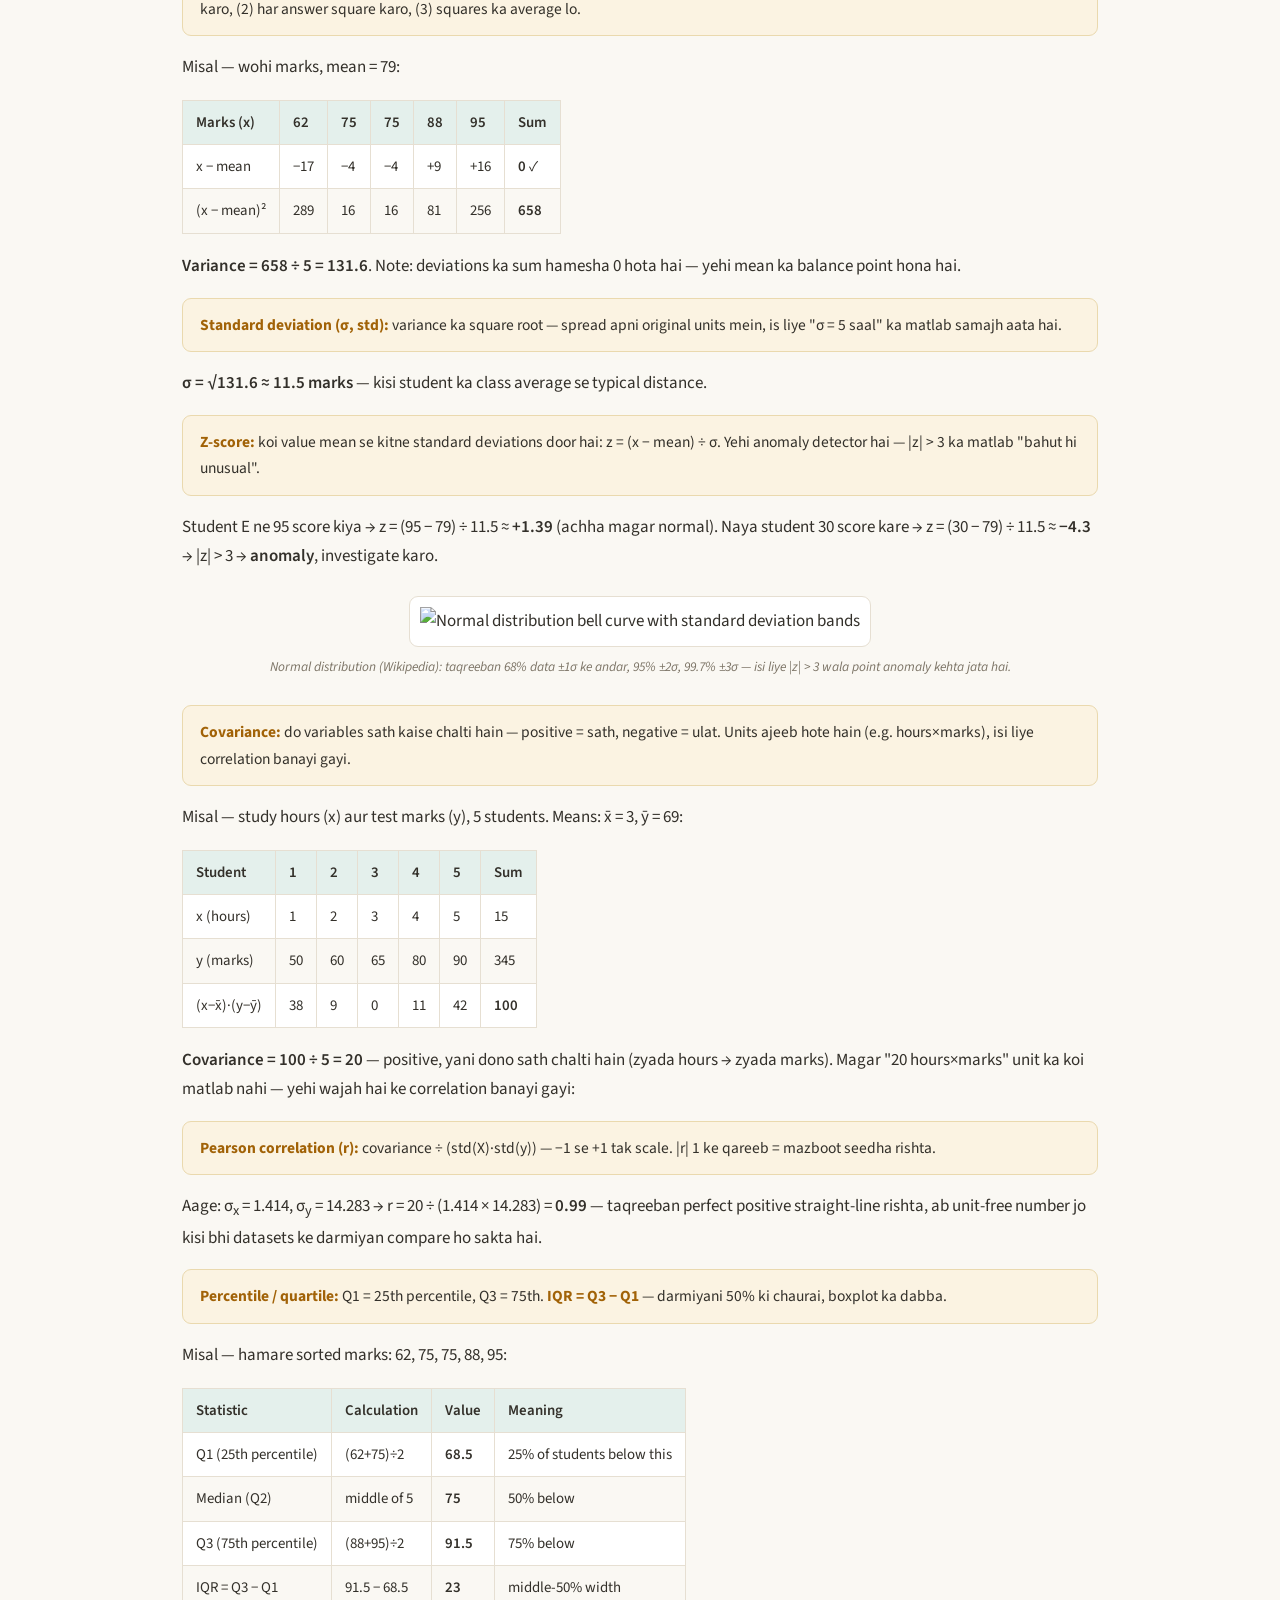
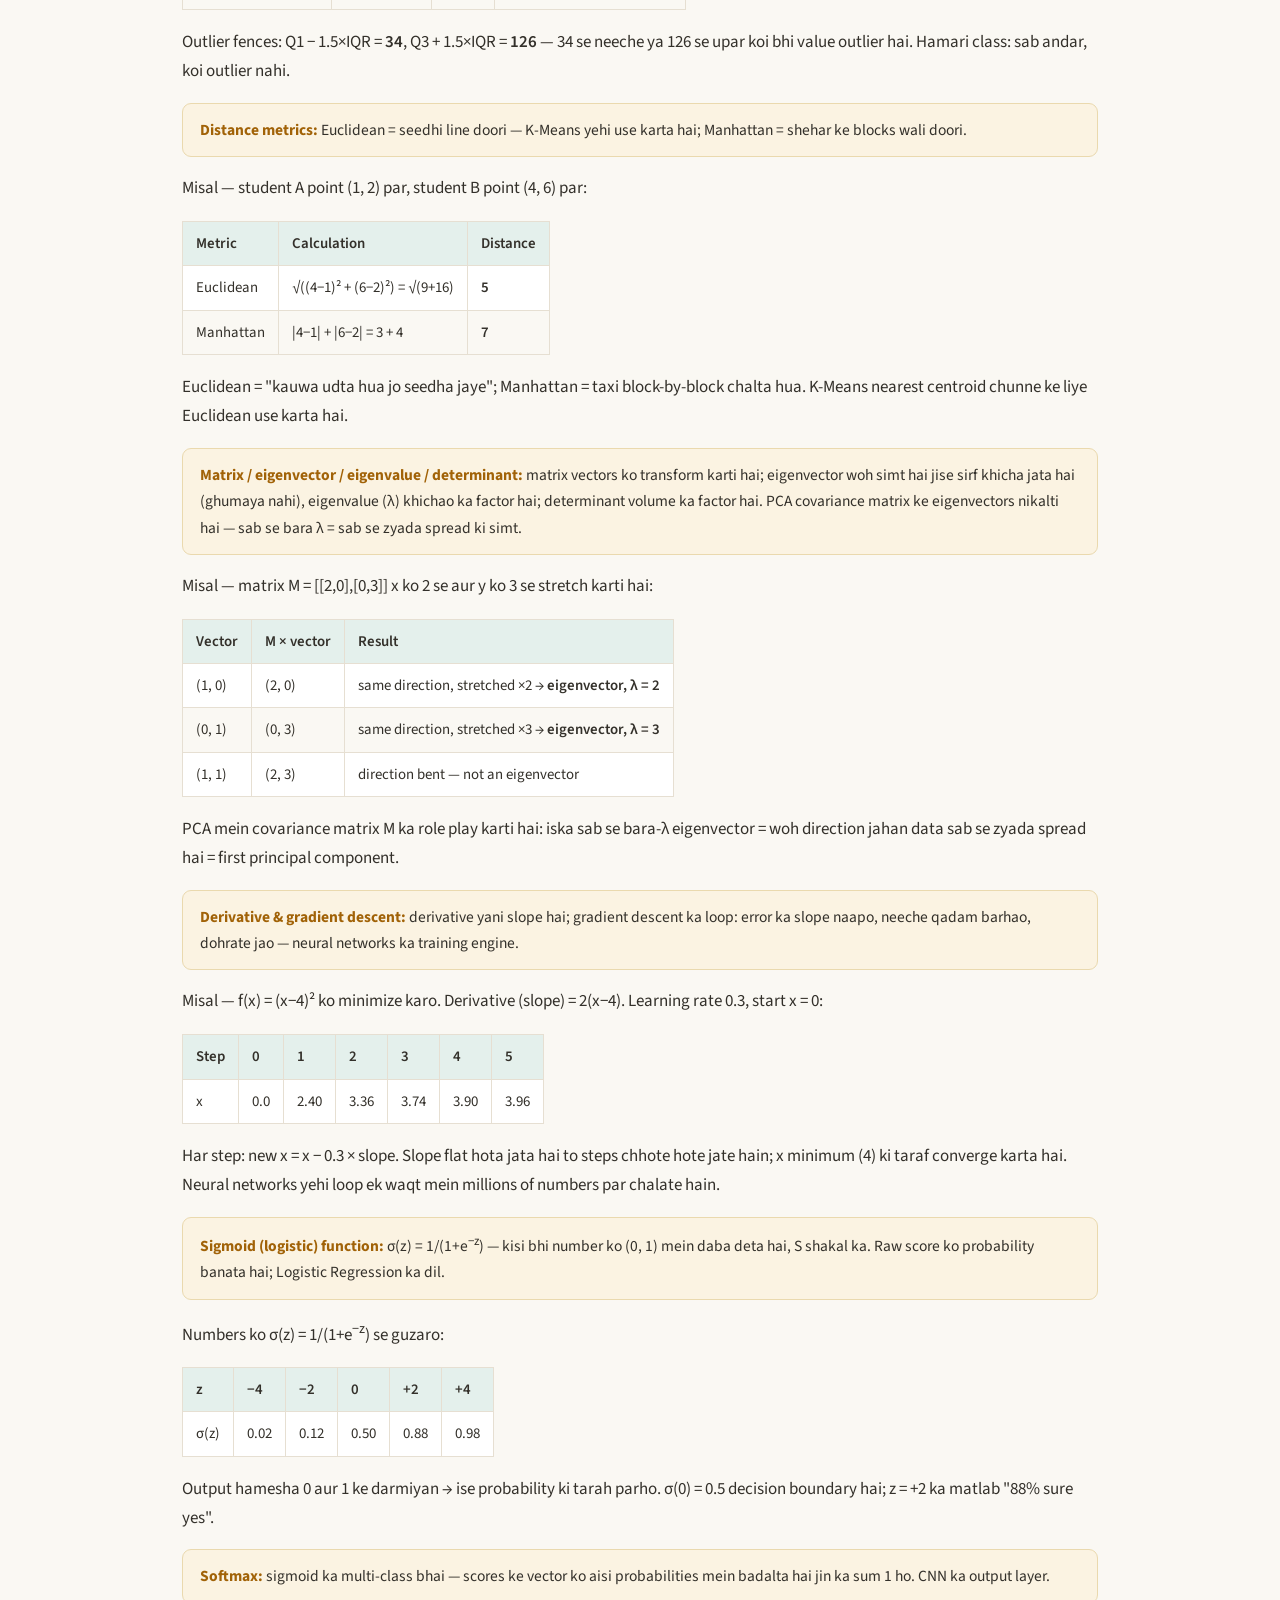
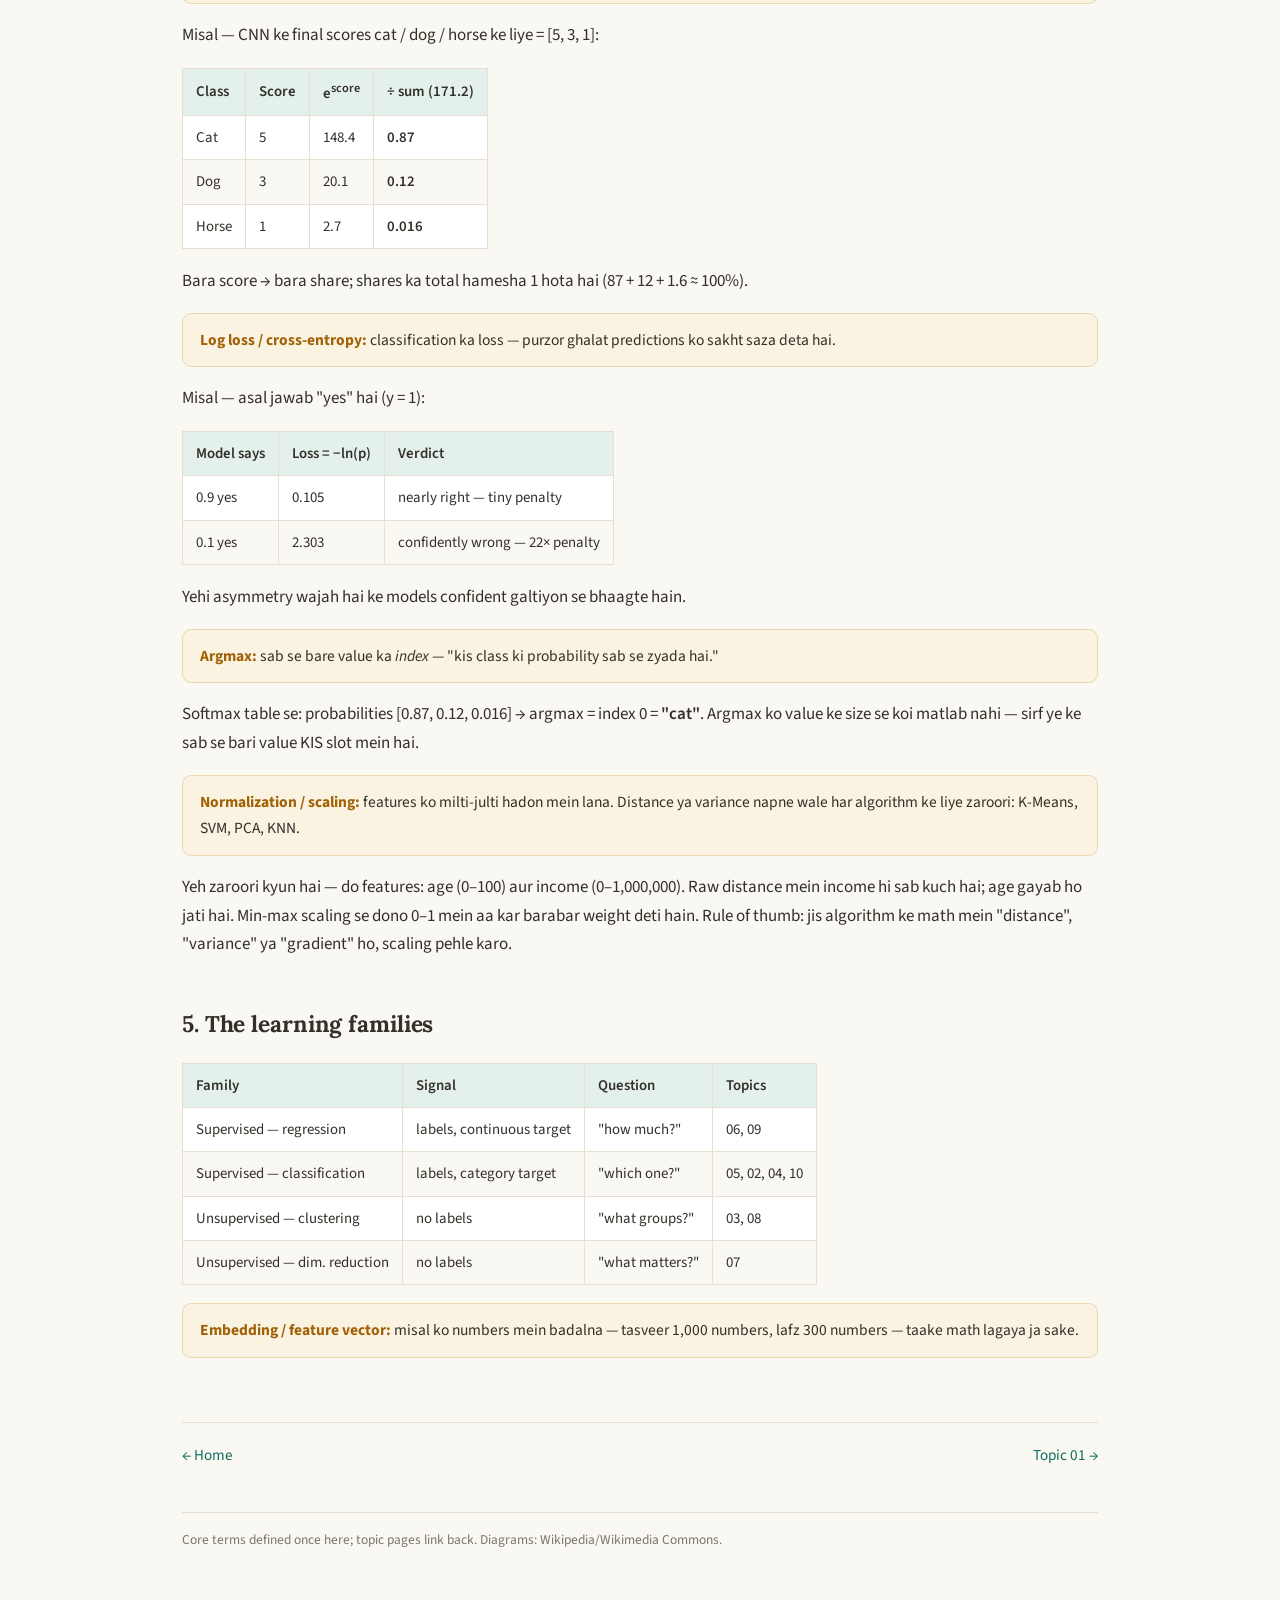
==== commit dc0f0c4c: "Audit fixes: correct slope 01/MAE 7k (SLR), scaled-Iris PCA numbers 73/22.9/95.8, DBSCAN eps 0.3, VG" ====
--- a/concepts.html
+++ b/concepts.html
@@ -103,7 +103,7 @@
       <tr><th>Student</th><th>A</th><th>B</th><th>C</th><th>D</th><th>E</th><th>Sum</th></tr>
       <tr><td>Marks (out of 100)</td><td>62</td><td>75</td><td>75</td><td>88</td><td>95</td><td><b>395</b></td></tr>
     </table>
-    <p><span class="en"><b>Mean = 395 ÷ 5 = 79</b> — jama karke tadaad se divide karo, bas yehi formula hai.</span><span class="ru"><b>Mean = 395 ÷ 5 = 79</b> — values ko add karo, unki count se divide karo, formula bas itna hi hai.</span></p>
+    <p><span class="en"><b>Mean = 395 ÷ 5 = 79</b> — add the values, divide by the count; that is the whole formula.</span><span class="ru"><b>Mean = 395 ÷ 5 = 79</b> — values ko add karo, unki count se divide karo, formula bas itna hi hai.</span></p>
     <div class="term"><b>Median:</b> <span class="en">the middle value after sorting — half the data sits below it, half above. Robust: one crazy value barely moves it (mean jumps).</span><span class="ru">sort karne ke baad ka middle value — aadha data isse neeche, aadha upar. Robust: ek outlier isse zyada hila nahi pata (mean jump kar jata hai).</span></div>
     <p class="en">Same marks, sorted: 62, 75, <b>75</b>, 88, 95 → median = <b>75</b> (3rd of 5). Add one rich kid scoring 100 → mean jumps to 82.5, median moves only to 81.5.</p>
     <p class="ru">Wohi marks, sorted: 62, 75, <b>75</b>, 88, 95 → median = <b>75</b> (5 mein se 3rd). Ek 100-score student add karo → mean 82.5 tak jump karta hai, median sirf 81.5 tak.</p>
@@ -160,7 +160,7 @@
       <tr><td>Manhattan</td><td>|4−1| + |6−2| = 3 + 4</td><td><b>7</b></td></tr>
     </table>
     <p><span class="en">Euclidean = "as the crow flies"; Manhattan = a taxi driving block by block. K-Means uses Euclidean to pick the nearest centroid.</span><span class="ru">Euclidean = "kauwa udta hua jo seedha jaye"; Manhattan = taxi block-by-block chalta hua. K-Means nearest centroid chunne ke liye Euclidean use karta hai.</span></p>
-    <div class="term"><b>Matrix / eigenvector / eigenvalue / determinant:</b> <span class="en">a matrix transforms vectors; an eigenvector is a direction it only stretches (not rotates), the eigenvalue (λ) is the stretch factor; the determinant is the volume-scaling factor. PCA finds the eigenvectors of the covariance matrix — biggest λ = direction of most spread.</span><span class="ru">matrix vectors ko transform karti hai; eigenvector woh simt hai jise sirf khicha jata hai (ghumaya nahi), eigenvalue (λ) khichao ka factor hai; determinant volume ka factor hai. PCA covariance matrix ke eigenvectors nikalti hai — sab se bara λ = sab se zyada phelao ki simt.</span></div>
+    <div class="term"><b>Matrix / eigenvector / eigenvalue / determinant:</b> <span class="en">a matrix transforms vectors; an eigenvector is a direction it only stretches (not rotates), the eigenvalue (λ) is the stretch factor; the determinant is the volume-scaling factor. PCA finds the eigenvectors of the covariance matrix — biggest λ = direction of most spread.</span><span class="ru">matrix vectors ko transform karti hai; eigenvector woh simt hai jise sirf khicha jata hai (ghumaya nahi), eigenvalue (λ) khichao ka factor hai; determinant volume ka factor hai. PCA covariance matrix ke eigenvectors nikalti hai — sab se bara λ = sab se zyada spread ki simt.</span></div>
 
     <p class="en">Worked example — matrix M = [[2,0],[0,3]] stretches x by 2 and y by 3:</p>
     <p class="ru">Misal — matrix M = [[2,0],[0,3]] x ko 2 se aur y ko 3 se stretch karti hai:</p>
@@ -171,7 +171,7 @@
       <tr><td>(1, 1)</td><td>(2, 3)</td><td>direction bent — not an eigenvector</td></tr>
     </table>
     <p><span class="en">In PCA the covariance matrix plays the role of M: its biggest-λ eigenvector = the direction where data spreads most = the first principal component.</span><span class="ru">PCA mein covariance matrix M ka role play karti hai: iska sab se bara-λ eigenvector = woh direction jahan data sab se zyada spread hai = first principal component.</span></p>
-    <div class="term"><b>Derivative &amp; gradient descent:</b> <span class="en">the derivative is the slope; gradient descent loops: measure the error's slope, step downhill, repeat — the training engine of neural networks.</span><span class="ru">derivative dhalwan (slope) hai; gradient descent ka loop: error ka slope naapo, neeche qadam barhao, dohrate jao — neural networks ka training engine.</span></div>
+    <div class="term"><b>Derivative &amp; gradient descent:</b> <span class="en">the derivative is the slope; gradient descent loops: measure the error's slope, step downhill, repeat — the training engine of neural networks.</span><span class="ru">derivative yani slope hai; gradient descent ka loop: error ka slope naapo, neeche qadam barhao, dohrate jao — neural networks ka training engine.</span></div>
 
     <p class="en">Worked example — minimize f(x) = (x−4)². Derivative (slope) = 2(x−4). Learning rate 0.3, start at x = 0:</p>
     <p class="ru">Misal — f(x) = (x−4)² ko minimize karo. Derivative (slope) = 2(x−4). Learning rate 0.3, start x = 0:</p>
@@ -189,7 +189,7 @@
       <tr><td>σ(z)</td><td>0.02</td><td>0.12</td><td>0.50</td><td>0.88</td><td>0.98</td></tr>
     </table>
     <p><span class="en">Output is always between 0 and 1 → read it as a probability. σ(0) = 0.5 is the decision boundary; z = +2 already means "88% sure yes".</span><span class="ru">Output hamesha 0 aur 1 ke darmiyan → ise probability ki tarah parho. σ(0) = 0.5 decision boundary hai; z = +2 ka matlab "88% sure yes".</span></p>
-    <div class="term"><b>Softmax:</b> <span class="en">sigmoid's multi-class sibling — converts a vector of scores into probabilities summing to 1. CNN output layer.</span><span class="ru">sigmoid ka multi-class bhai — scores ke vector ko aisi probabilities mein badalta hai jin ka jama 1 ho. CNN ka output layer.</span></div>
+    <div class="term"><b>Softmax:</b> <span class="en">sigmoid's multi-class sibling — converts a vector of scores into probabilities summing to 1. CNN output layer.</span><span class="ru">sigmoid ka multi-class bhai — scores ke vector ko aisi probabilities mein badalta hai jin ka sum 1 ho. CNN ka output layer.</span></div>
 
     <p class="en">Worked example — a CNN's final scores for cat / dog / horse = [5, 3, 1]:</p>
     <p class="ru">Misal — CNN ke final scores cat / dog / horse ke liye = [5, 3, 1]:</p>
